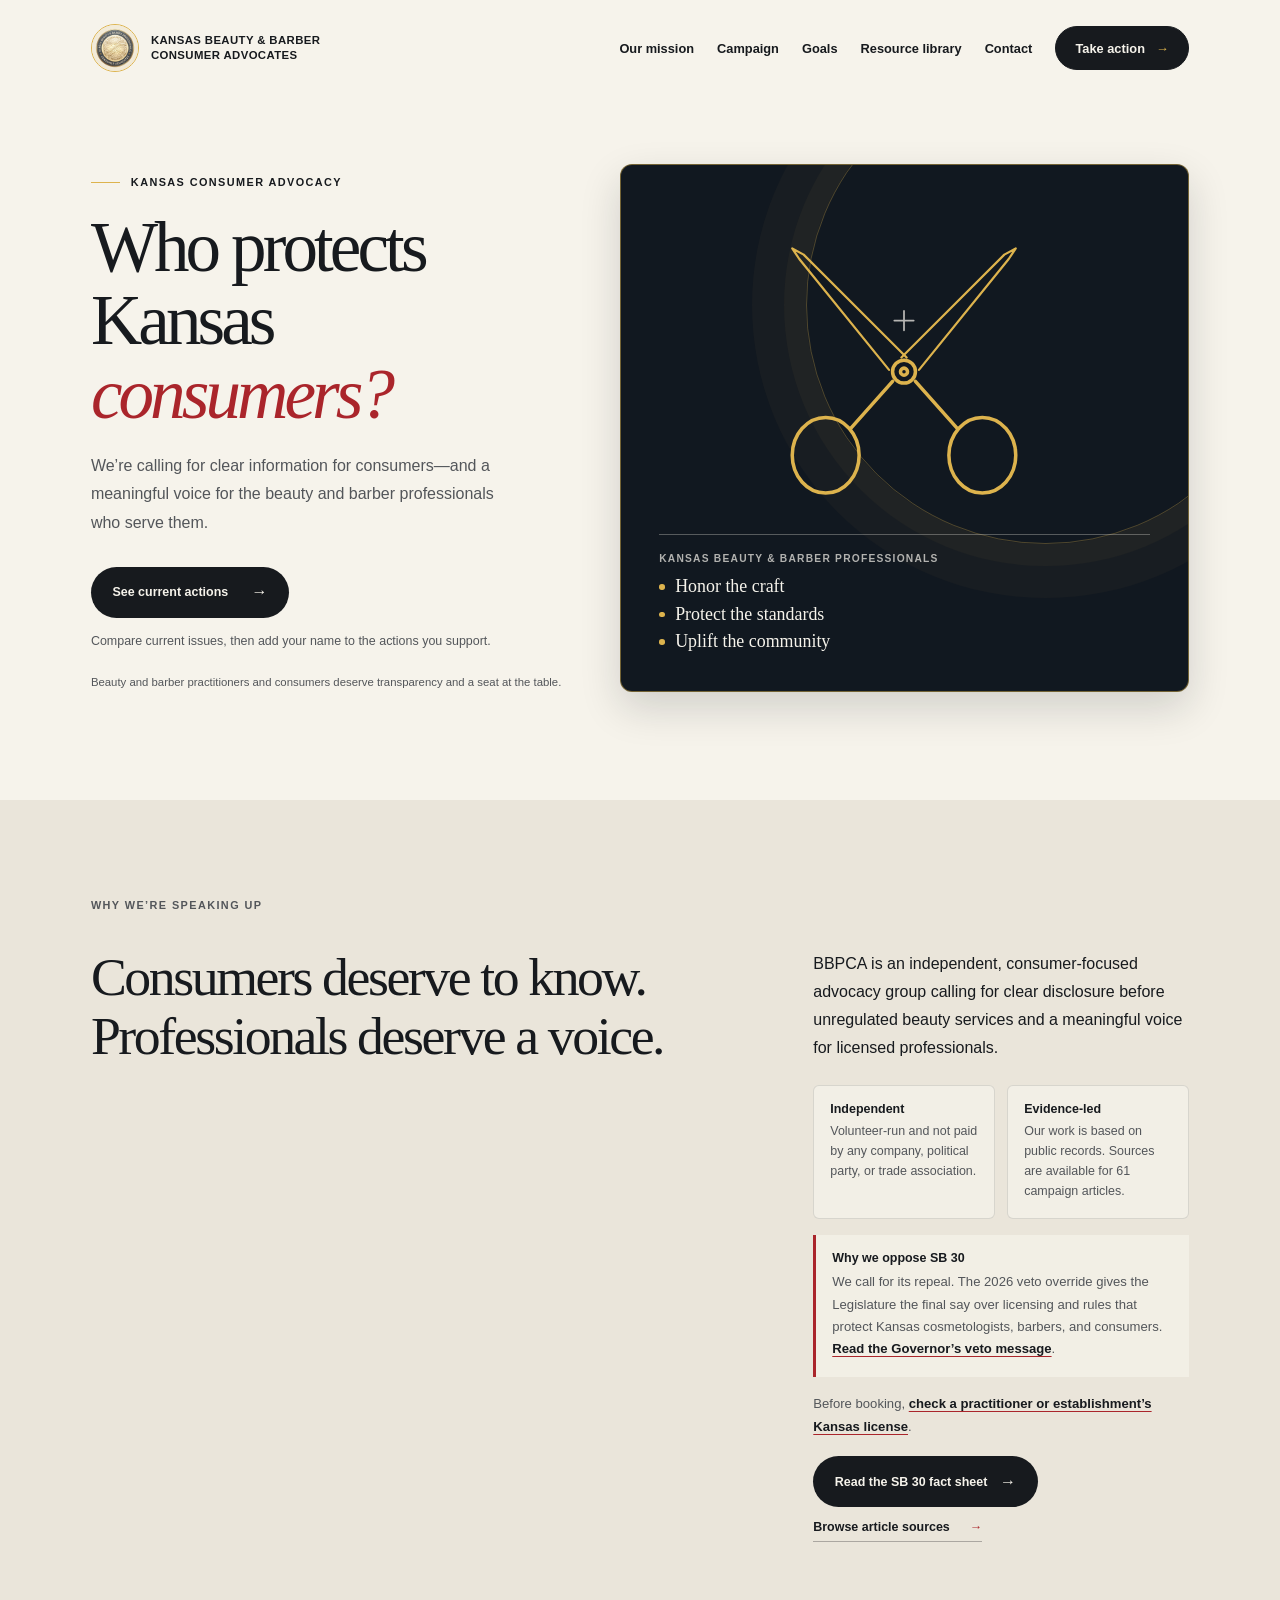
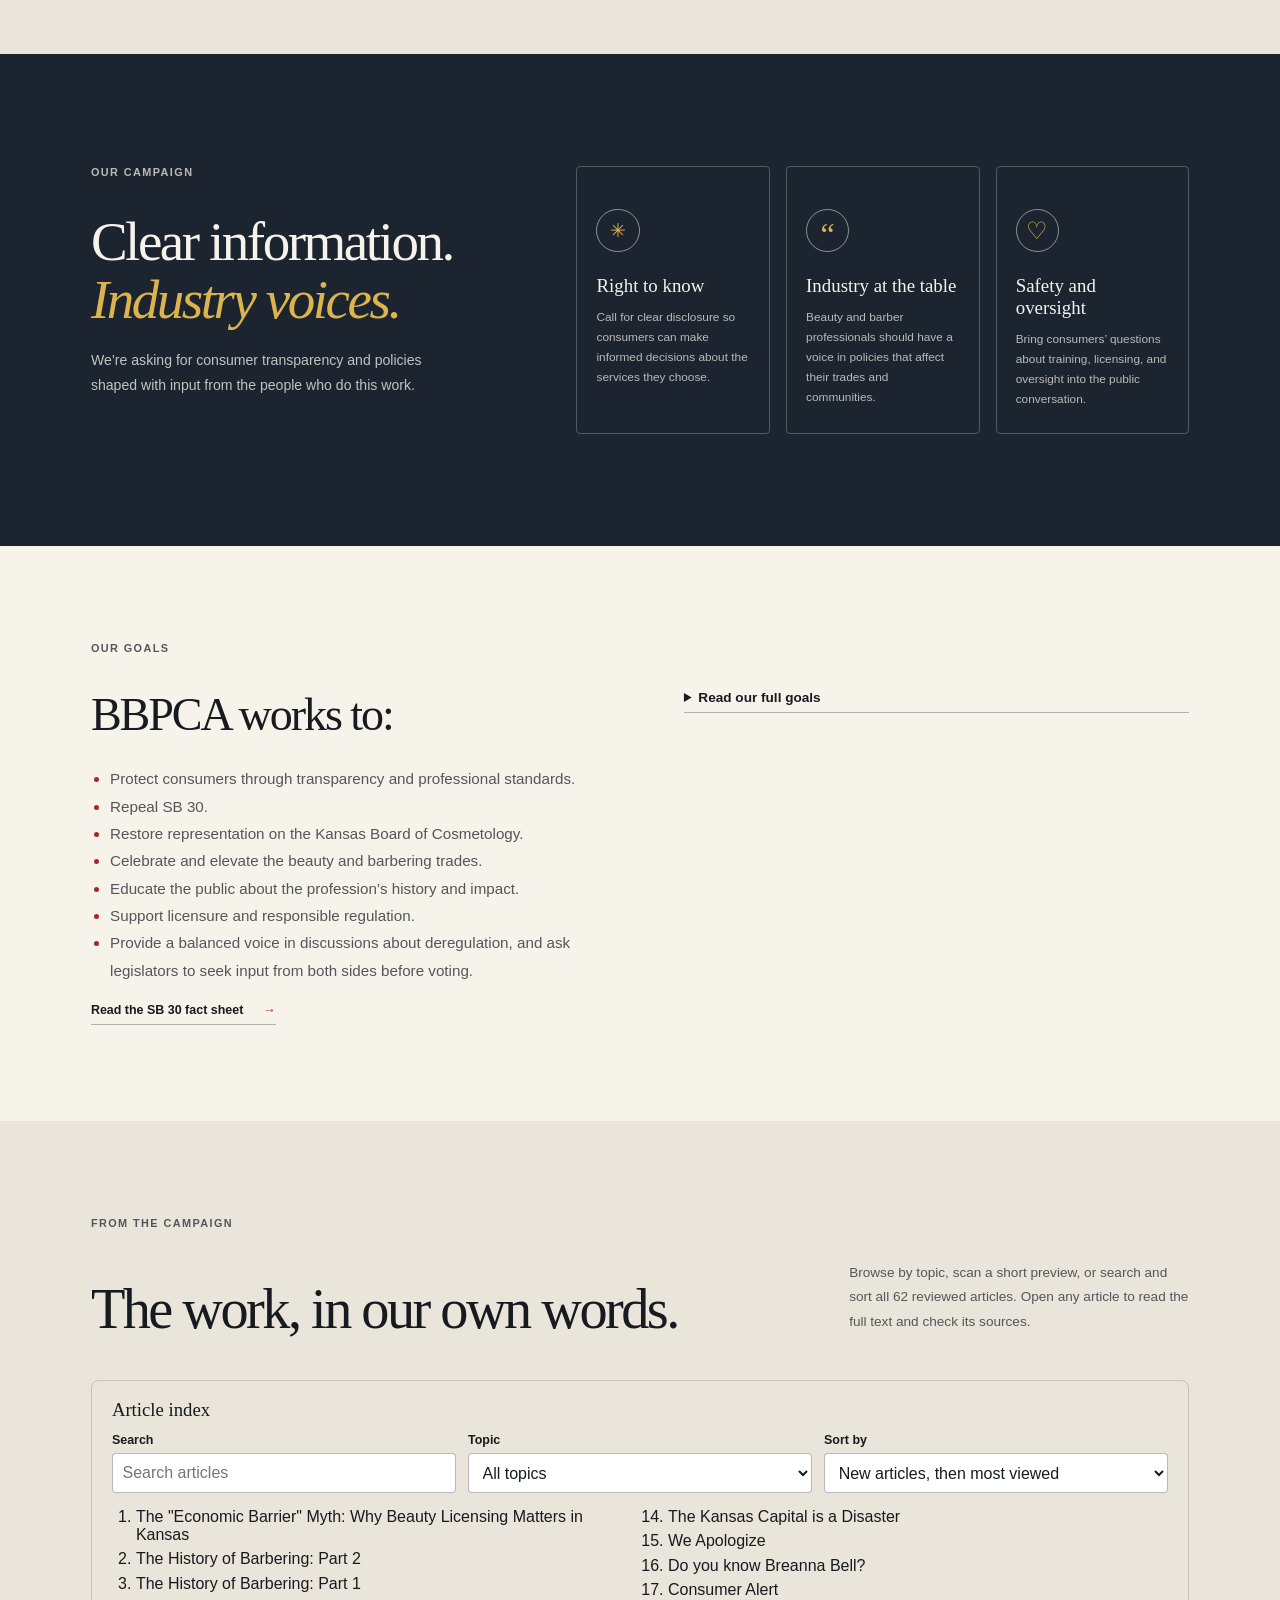
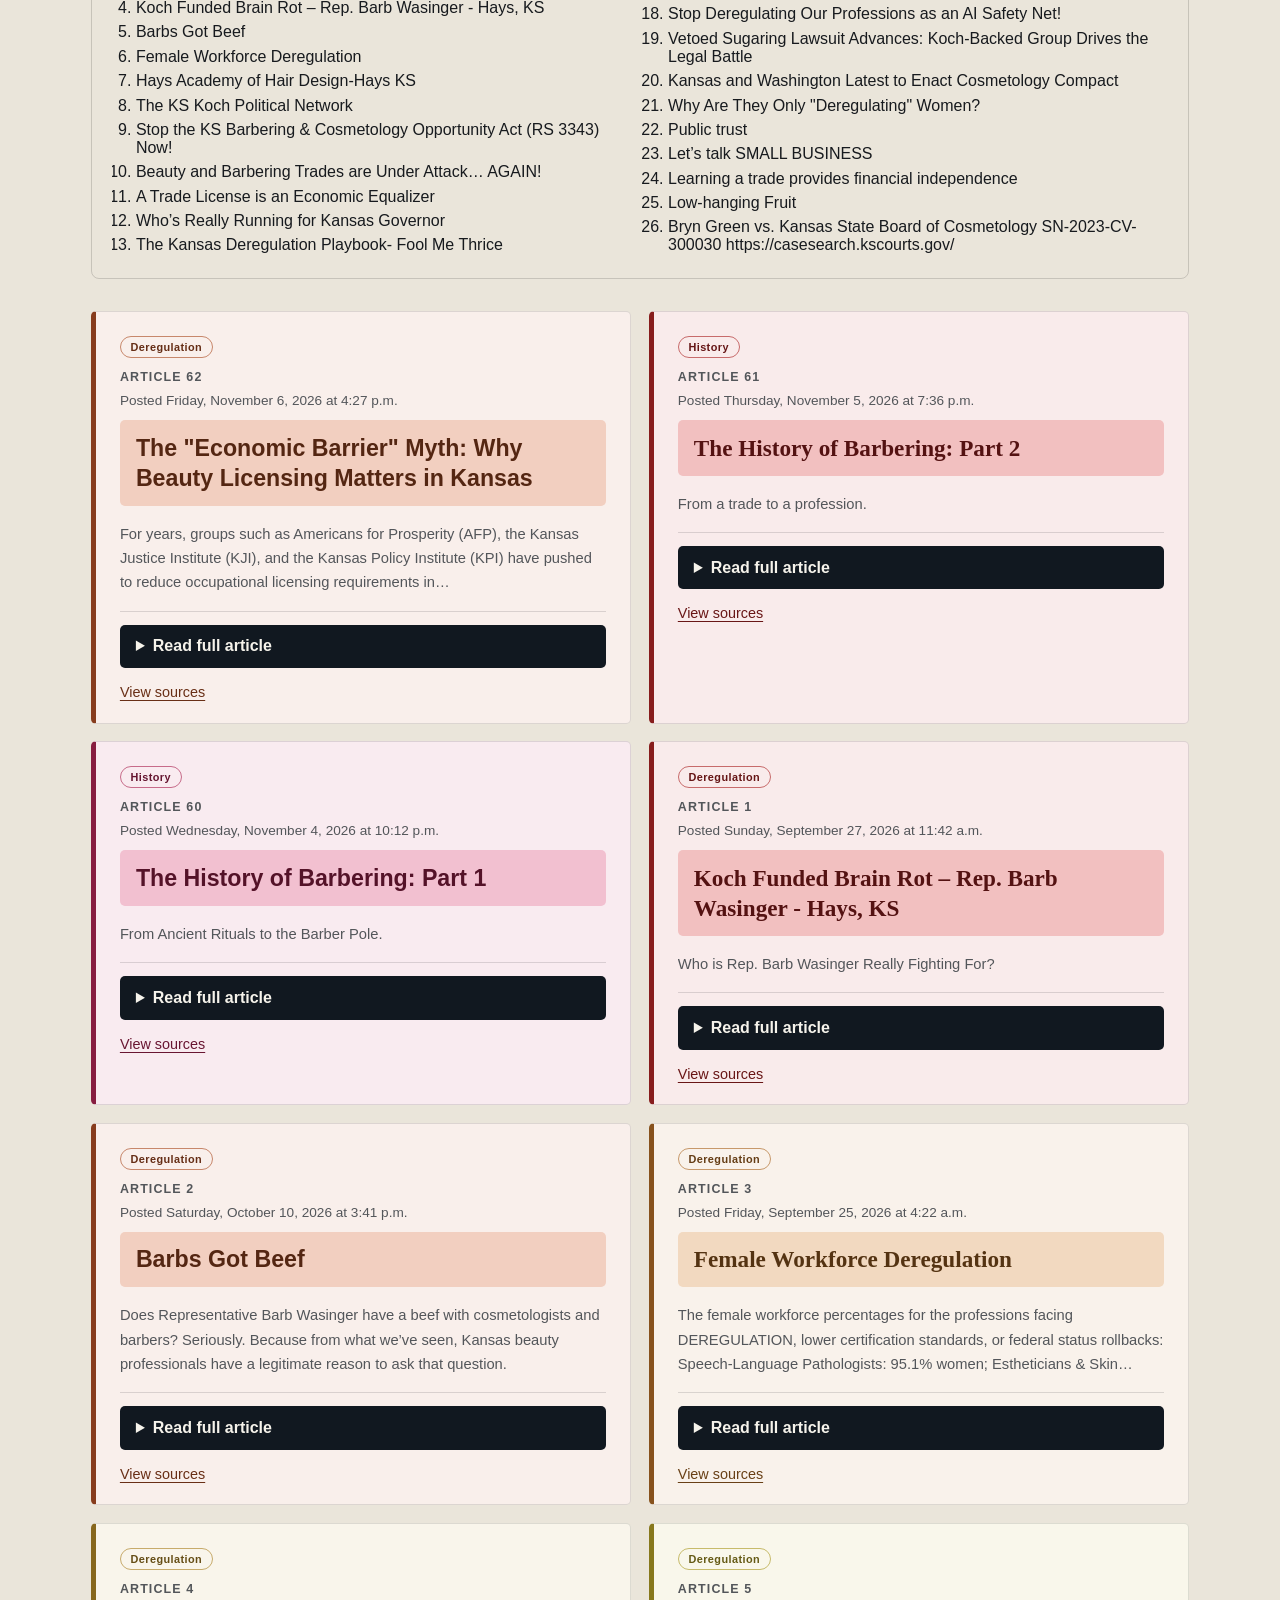
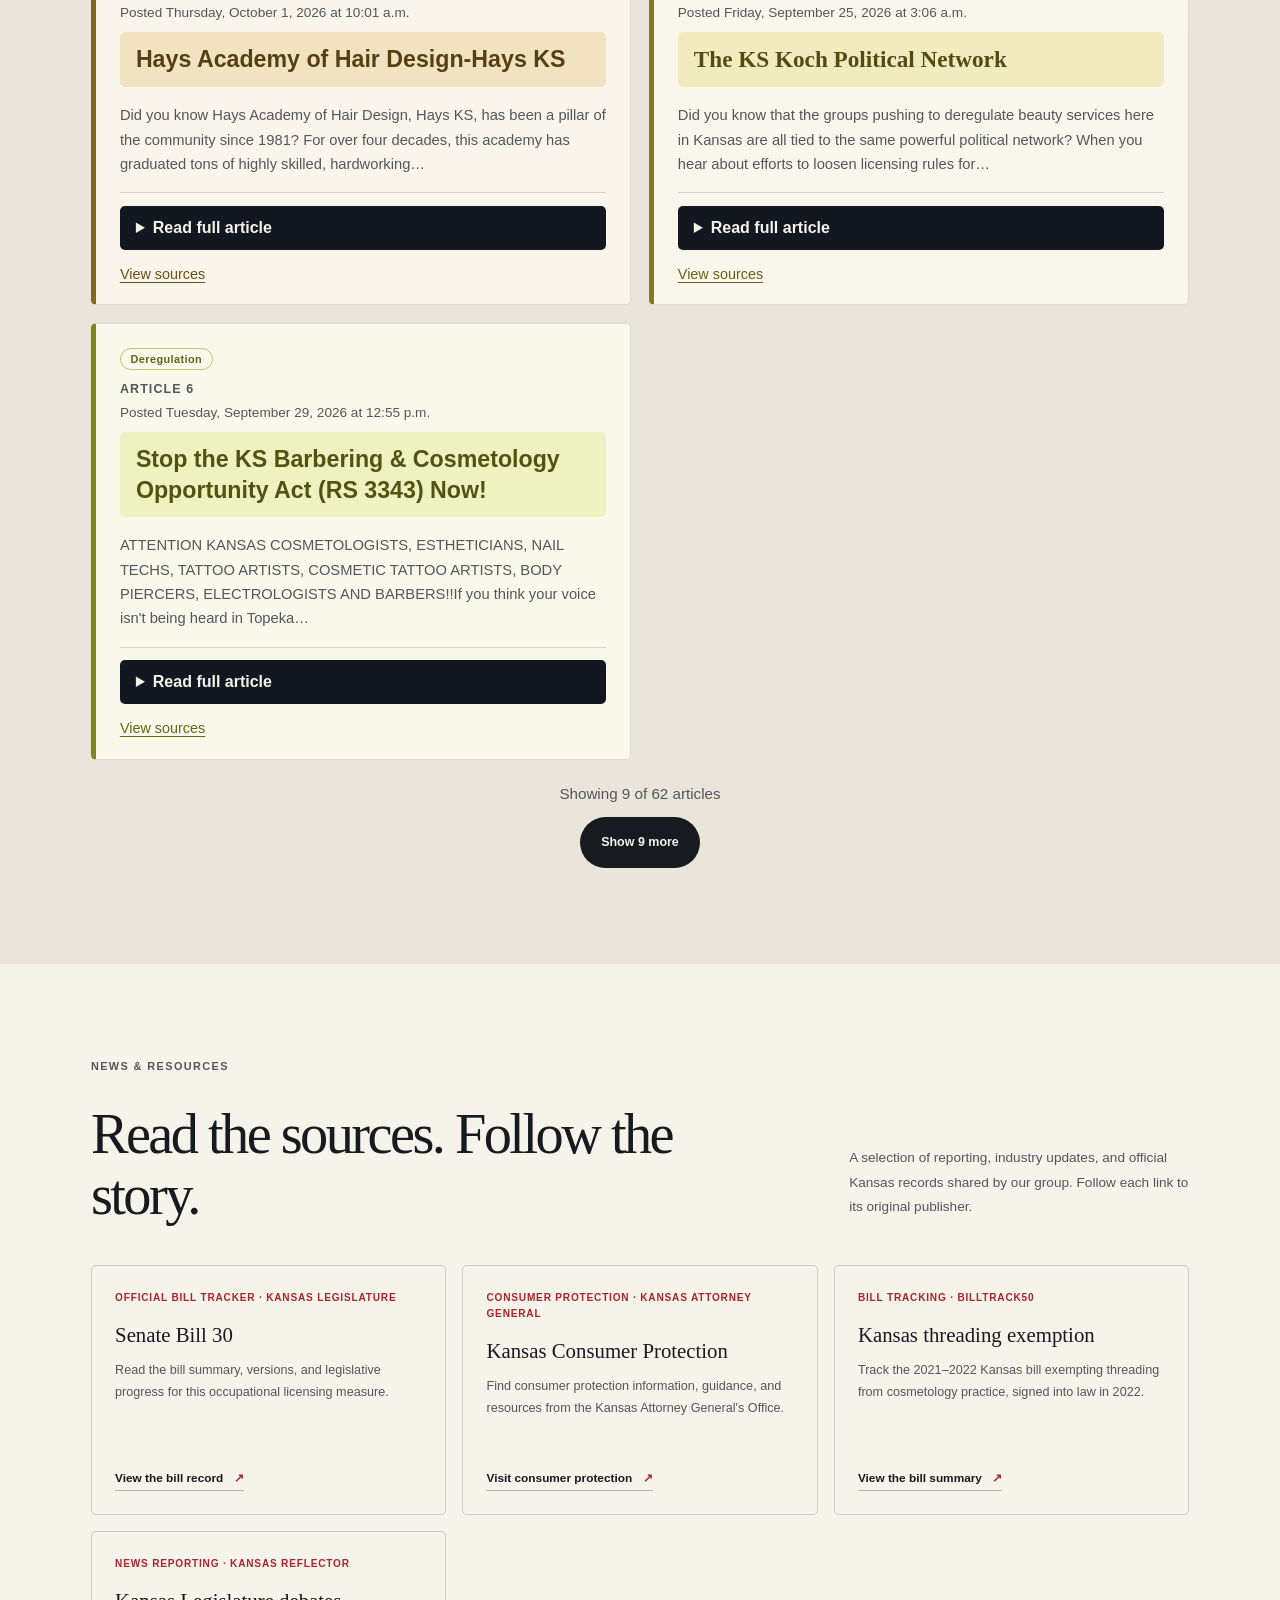
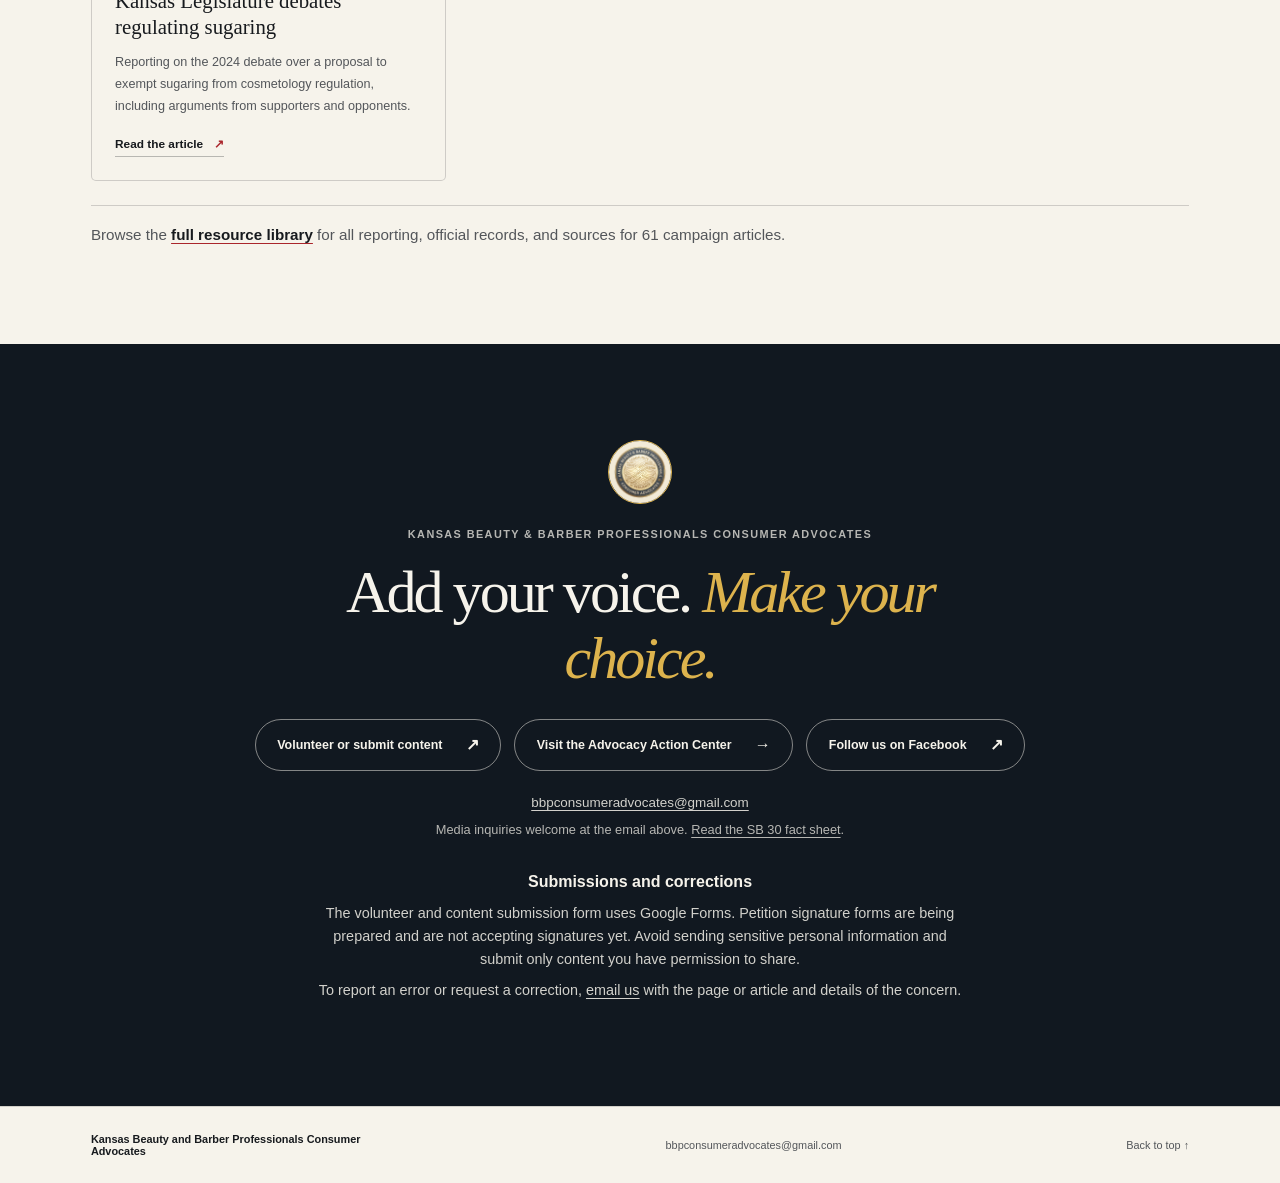
==== index.html @ da416575 "Improve website appearance and article browsing (#59) Co-authored-by: Copilot <223556219+Copilot@use" ====
<!doctype html>
<html lang="en">
  <head>
    <meta charset="utf-8">
    <meta name="viewport" content="width=device-width, initial-scale=1">
    <meta
      name="description"
      content="Kansas beauty and barber professionals and consumers calling for transparency, licensed standards, and the repeal of SB 30."
    >
    <meta name="theme-color" content="#f6f3eb">
    <meta name="google-site-verification" content="GbA43g_E-g725UcVL_pw5Ol2ZGnsz3gKd_VZr3XOdKQ">
    <meta property="og:type" content="website">
    <meta property="og:site_name" content="Kansas Beauty and Barber Professionals Consumer Advocates">
    <meta property="og:title" content="Kansas Beauty and Barber Professionals Consumer Advocates">
    <meta
      property="og:description"
      content="Kansas beauty and barber professionals and consumers calling for transparency, licensed standards, and the repeal of SB 30."
    >
    <meta property="og:url" content="https://bbpca-kansas.github.io/">
    <meta property="og:image" content="https://bbpca-kansas.github.io/assets/bbpca-social-card.jpg">
    <meta property="og:image:width" content="1200">
    <meta property="og:image:height" content="630">
    <meta property="og:image:alt" content="Honoring the craft. Protecting the standards. Uplifting the community. Celebrating licensed beauty and barber professionals.">
    <meta name="twitter:card" content="summary_large_image">
    <link rel="icon" type="image/jpeg" href="assets/bbpca-profile-thumbnail.jpg">
    <link rel="apple-touch-icon" href="assets/bbpca-profile-thumbnail.jpg">
    <title>BBPCA | Kansas Beauty &amp; Barber Consumer Advocates</title>
    <link rel="preload" href="assets/fonts/DMSans.woff2" as="font" type="font/woff2" crossorigin>
    <link rel="preload" href="assets/fonts/PlayfairDisplay.woff2" as="font" type="font/woff2" crossorigin>
    <link rel="stylesheet" href="styles.css">
    <script type="application/ld+json">
      {
        "@context": "https://schema.org",
        "@type": "Organization",
        "name": "Kansas Beauty and Barber Professionals Consumer Advocates",
        "alternateName": "BBPCA",
        "url": "https://bbpca-kansas.github.io/",
        "logo": "https://bbpca-kansas.github.io/assets/bbpca-profile-thumbnail.jpg",
        "email": "bbpconsumeradvocates@gmail.com",
        "sameAs": [
          "https://www.facebook.com/people/Kansas-Beauty-and-Barber-Professionals/61594822378441/"
        ]
      }
    </script>
    <script src="campaign-articles-data.js" defer></script>
    <script src="article-sources-data.js" defer></script>
    <script src="campaign-articles.js" defer></script>
    <script
      data-goatcounter="https://bbpconsumeradvocates.goatcounter.com/count"
      async
      src="https://gc.zgo.at/count.js"
    ></script>
  </head>
  <body>
    <a class="skip-link" href="#main">Skip to content</a>

    <header class="site-header">
      <a class="brand" href="#home" aria-label="The Beauty and Barber Professionals Consumer Advocates home">
        <img class="brand-logo" src="assets/bbpca-profile-thumbnail.jpg" alt="">
        <span class="brand-name">Kansas Beauty &amp; Barber<br>Consumer Advocates</span>
      </a>

      <nav class="desktop-nav" aria-label="Main navigation">
        <a href="#about">Our mission</a>
        <a href="#campaign">Campaign</a>
        <a href="#goals">Goals</a>
        <a href="resources.html">Resource library</a>
        <a href="#contact">Contact</a>
        <a class="nav-cta" href="advocacy-action-center.html">Take action <span aria-hidden="true">→</span></a>
      </nav>

      <details class="mobile-menu">
        <summary aria-label="Open navigation menu">
          <span></span>
          <span></span>
        </summary>
        <nav aria-label="Mobile navigation">
          <a href="#about">Our mission</a>
          <a href="#campaign">Campaign</a>
          <a href="#goals">Goals</a>
          <a href="resources.html">Resource library</a>
          <a href="#contact">Contact</a>
          <a class="nav-cta" href="advocacy-action-center.html">Take action <span aria-hidden="true">→</span></a>
        </nav>
      </details>
    </header>

    <main id="main">
      <section class="hero" id="home" aria-labelledby="hero-title">
        <div class="hero-copy">
          <p class="eyebrow"><span class="eyebrow-line"></span> Kansas consumer advocacy</p>
          <h1 id="hero-title">Who protects Kansas <em>consumers?</em></h1>
          <p class="hero-intro">
            We’re calling for clear information for consumers—and a meaningful voice for the beauty
            and barber professionals who serve them.
          </p>
          <a class="button button-dark" href="advocacy-action-center.html">See current actions <span aria-hidden="true">→</span></a>
          <p class="petition-note">Compare current issues, then add your name to the actions you support.</p>
          <p class="hero-note">Beauty and barber practitioners and consumers deserve transparency and a seat at the table.</p>
        </div>

        <figure class="hero-art">
          <svg class="hero-art-illustration" viewBox="0 0 400 300" aria-hidden="true" focusable="false">
            <g fill="none" stroke="currentColor" stroke-linecap="round" stroke-linejoin="round">
              <path class="illustration-blade" d="M183 151 81 25l-8-12 13 7 117 117" />
              <path class="illustration-blade" d="m217 151 102-126 8-12-13 7-117 117" />
              <path d="m187 164-48 54m74-54 48 54" />
              <ellipse cx="111" cy="248" rx="38" ry="43" />
              <ellipse cx="289" cy="248" rx="38" ry="43" />
              <circle cx="200" cy="153" r="13" />
              <circle class="illustration-pivot" cx="200" cy="153" r="4" />
            </g>
            <path class="illustration-glint" d="M200 84v22m-11-11h22" />
          </svg>
          <figcaption class="hero-art-caption">
            <p class="hero-art-kicker">Kansas beauty &amp; barber professionals</p>
            <ul class="hero-art-message">
              <li>Honor the craft</li>
              <li>Protect the standards</li>
              <li>Uplift the community</li>
            </ul>
          </figcaption>
        </figure>
      </section>

      <section class="intro-section" id="about" aria-labelledby="about-title">
        <div class="section-label">Why we’re speaking up</div>
        <div class="intro-content">
          <h2 id="about-title">Consumers deserve to know. Professionals deserve a voice.</h2>
          <div class="intro-copy">
            <p class="intro-lede">
              BBPCA is an independent, consumer-focused advocacy group calling for clear disclosure
              before unregulated beauty services and a meaningful voice for licensed professionals.
            </p>
            <div class="intro-proof-points" aria-label="About BBPCA">
              <article class="intro-proof-point">
                <h3>Independent</h3>
                <p>Volunteer-run and not paid by any company, political party, or trade association.</p>
              </article>
              <article class="intro-proof-point">
                <h3>Evidence-led</h3>
                <p>Our work is based on public records. Sources are available for 61 campaign articles.</p>
              </article>
            </div>
            <div class="intro-policy-note">
              <h3>Why we oppose SB 30</h3>
              <p>
                We call for its repeal. The 2026 veto override gives the Legislature the final say over
                licensing and rules that protect Kansas cosmetologists, barbers, and consumers.
                <a href="https://sos.ks.gov/publications/sessionlaws/2026/Messages-05-SB-30.html" target="_blank" rel="noopener noreferrer">Read the Governor’s veto message</a>.
              </p>
            </div>
            <p class="intro-license-note">
              Before booking, <a href="https://kboc.kansas.gov/verify/" target="_blank" rel="noopener noreferrer">check a practitioner or establishment’s Kansas license</a>.
            </p>
            <div class="intro-actions">
              <a class="button button-dark" href="fact-sheet.html">Read the SB 30 fact sheet <span aria-hidden="true">→</span></a>
              <a class="text-link" href="resources.html">Browse article sources <span aria-hidden="true">→</span></a>
            </div>
          </div>
        </div>
      </section>

      <section class="focus-section" id="campaign" aria-labelledby="focus-title">
        <div class="focus-heading">
          <div class="section-label section-label-light">Our campaign</div>
          <h2 id="focus-title">Clear information.<br><em>Industry voices.</em></h2>
          <p>We’re asking for consumer transparency and policies shaped with input from the people who do this work.</p>
        </div>
        <div class="focus-cards">
          <article class="focus-card">
            <div class="card-icon icon-spark" aria-hidden="true">✳</div>
            <h3>Right to know</h3>
            <p>Call for clear disclosure so consumers can make informed decisions about the services they choose.</p>
          </article>
          <article class="focus-card">
            <div class="card-icon icon-voice" aria-hidden="true">“</div>
            <h3>Industry at the table</h3>
            <p>Beauty and barber professionals should have a voice in policies that affect their trades and communities.</p>
          </article>
          <article class="focus-card">
            <div class="card-icon icon-care" aria-hidden="true">♡</div>
            <h3>Safety and oversight</h3>
            <p>Bring consumers’ questions about training, licensing, and oversight into the public conversation.</p>
          </article>
        </div>
      </section>

      <section class="goals-section" id="goals" aria-labelledby="goals-title">
        <div class="section-label">Our goals</div>
        <div class="goals-content">
          <div class="goals-summary">
            <h2 id="goals-title">BBPCA works to:</h2>
            <ul>
              <li>Protect consumers through transparency and professional standards.</li>
              <li>Repeal SB 30.</li>
              <li>Restore representation on the Kansas Board of Cosmetology.</li>
              <li>Celebrate and elevate the beauty and barbering trades.</li>
              <li>Educate the public about the profession’s history and impact.</li>
              <li>Support licensure and responsible regulation.</li>
              <li>Provide a balanced voice in discussions about deregulation, and ask legislators to seek input from both sides before voting.</li>
            </ul>
            <a class="text-link goals-fact-sheet" href="fact-sheet.html">Read the SB 30 fact sheet <span aria-hidden="true">→</span></a>
          </div>
          <details class="goals-full">
            <summary>Read our full goals</summary>
            <ol>
              <li><h3>Promote Transparency in Consumer Services</h3><p>Advocate for clear disclosure when consumers receive services that are not regulated or licensed by the state. This requires a change in law.</p></li>
              <li><h3>Support Repeal of SB 30</h3><p>Work toward repealing legislation that undermines professional licensure, consumer protection, and industry standards.</p></li>
              <li><h3>Restore Industry Representation</h3><p>Advocate for fair and meaningful representation of licensed professionals on the Kansas Board of Cosmetology. This includes giving body art and tanning their own boards, and ensuring the number of board representatives for each profession is fair in proportion to the number of licensees in that profession. This requires a change in law.</p></li>
              <li><h3>Celebrate the Skilled Trades</h3><p>Highlight the value, professionalism, and economic impact of beauty and barbering careers.</p></li>
              <li><h3>Elevate and Strengthen the Industry</h3><p>Support policies and initiatives that promote professional growth, workforce development, and industry excellence.</p></li>
              <li><h3>Preserve and Share Professional History</h3><p>Educate the public about the history, evolution, and contributions of the barbering and cosmetology professions.</p></li>
              <li><h3>Support Professional Licensure and Regulation</h3><p>Advocate for reasonable licensure standards and regulatory oversight that protect consumers, uphold professional qualifications, and maintain public trust. These standards are set through regulations of the Kansas Board of Cosmetology and KDHE.</p></li>
              <li><h3>Provide Balance in the Deregulation Conversation</h3><p>Ensure policymakers and the public hear the perspectives of licensed professionals, educators, business owners, and consumers when considering deregulatory proposals. Legislators should give small agency leaders and practitioners as much time as lobbyists and cabinet-level officials, learn the issues and read the bills they vote on, and not approve occupational licensing bills unless they have actively pursued input from the industry professionals, educators, and consumers in the areas they represent. <a href="fact-sheet.html">Read the fact sheet</a>.</p></li>
            </ol>
          </details>
        </div>
      </section>

      <section class="campaign-gallery" aria-labelledby="gallery-title">
        <div class="section-label">From the campaign</div>
        <div class="gallery-heading">
          <h2 id="gallery-title">The work, in our own words.</h2>
          <p>Browse by topic, scan a short preview, or search and sort all 62 reviewed articles. Open any article to read the full text and check its sources.</p>
        </div>
        <div class="article-index" id="article-index">
          <div class="article-index-controls">
            <h3 id="article-index-title">Article index</h3>
            <div class="article-index-field">
              <label for="article-search">Search</label>
              <input type="search" id="article-search" placeholder="Search articles" autocomplete="off">
            </div>
            <div class="article-index-field">
              <label for="article-topic">Topic</label>
              <select id="article-topic">
                <option value="">All topics</option>
                <option value="sb30">SB 30</option>
                <option value="history">History</option>
                <option value="deregulation">Deregulation</option>
                <option value="funding">Funding and lobbying</option>
                <option value="board">Board of Cosmetology</option>
                <option value="safety">Safety</option>
              </select>
            </div>
            <div class="article-index-field">
              <label for="article-sort">Sort by</label>
              <select id="article-sort">
                <option value="views">New articles, then most viewed</option>
                <option value="number">Article number</option>
                <option value="az">Title A&ndash;Z</option>
                <option value="za">Title Z&ndash;A</option>
              </select>
            </div>
          </div>
          <ol class="article-index-list" id="article-index-list" aria-labelledby="article-index-title"></ol>
          <p class="article-index-status" id="article-index-status" role="status"></p>
        </div>
        <div class="gallery-grid" id="campaign-article-grid"></div>
      </section>

      <section class="resources-section" id="resources" aria-labelledby="resources-title">
        <div class="section-label">News &amp; resources</div>
        <div class="resources-heading">
          <h2 id="resources-title">Read the sources. Follow the story.</h2>
          <p>
            A selection of reporting, industry updates, and official Kansas records shared by our
            group. Follow each link to its original publisher.
          </p>
        </div>
<div class="resource-grid">
<article class="resource-card">
            <p class="resource-source">Official bill tracker · Kansas Legislature</p>
            <h3>Senate Bill 30</h3>
            <p>
              Read the bill summary, versions, and legislative progress for this occupational
              licensing measure.
            </p>
            <a href="https://www.kslegislature.gov/b2025_26/bills/sb30/" target="_blank" rel="noopener noreferrer">
              View the bill record <span aria-hidden="true">↗</span>
            </a>
          </article>
<article class="resource-card">
            <p class="resource-source">Consumer protection · Kansas Attorney General</p>
            <h3>Kansas Consumer Protection</h3>
            <p>
              Find consumer protection information, guidance, and resources from the Kansas
              Attorney General's Office.
            </p>
            <a href="https://www.ag.ks.gov/divisions/public-protection/consumer-protection" target="_blank" rel="noopener noreferrer">
              Visit consumer protection <span aria-hidden="true">↗</span>
            </a>
          </article>
<article class="resource-card">
            <p class="resource-source">Bill tracking · BillTrack50</p>
            <h3>Kansas threading exemption</h3>
            <p>
              Track the 2021–2022 Kansas bill exempting threading from cosmetology practice,
              signed into law in 2022.
            </p>
            <a href="https://www.billtrack50.com/billdetail/1429212" target="_blank" rel="noopener noreferrer">
              View the bill summary <span aria-hidden="true">↗</span>
            </a>
          </article>
<article class="resource-card">
            <p class="resource-source">News reporting · Kansas Reflector</p>
            <h3>Kansas Legislature debates regulating sugaring</h3>
            <p>
              Reporting on the 2024 debate over a proposal to exempt sugaring from cosmetology
              regulation, including arguments from supporters and opponents.
            </p>
            <a href="https://kansasreflector.com/2024/04/01/kansas-legislature-decides-sugaring-including-intimate-hair-removal-shouldnt-be-regulated/" target="_blank" rel="noopener noreferrer">
              Read the article <span aria-hidden="true">↗</span>
            </a>
          </article>
        </div>

        <p class="resource-library-link">Browse the <a href="resources.html">full resource library</a> for all reporting, official records, and sources for 61 campaign articles.</p>
      </section>

      <section class="closing-section" id="contact" aria-labelledby="closing-title">
        <img class="closing-logo" src="assets/bbpca-profile-thumbnail.jpg" alt="" loading="lazy">
        <p class="eyebrow">Kansas Beauty &amp; Barber Professionals Consumer Advocates</p>
        <h2 id="closing-title">Add your voice. <em>Make your choice.</em></h2>
        <div class="closing-actions">
          <a class="button button-light" href="https://forms.gle/TMVUTo8ksJBRV3kx7" title="Kansas Beauty &amp; Barber Professionals Consumer Advocates Volunteer Contributor &amp; Content Submission Form" target="_blank" rel="noopener noreferrer">Volunteer or submit content <span aria-hidden="true">↗</span></a>
          <a class="button button-light" href="advocacy-action-center.html">Visit the Advocacy Action Center <span aria-hidden="true">→</span></a>
          <a class="button button-light" href="https://www.facebook.com/people/Kansas-Beauty-and-Barber-Professionals/61594822378441/" target="_blank" rel="noopener noreferrer">Follow us on Facebook <span aria-hidden="true">↗</span></a>
        </div>
        <a class="email-link" href="mailto:bbpconsumeradvocates@gmail.com">bbpconsumeradvocates@gmail.com</a>
        <p class="media-line">Media inquiries welcome at the email above. <a href="fact-sheet.html">Read the SB 30 fact sheet</a>.</p>
        <div class="contact-note">
          <h3>Submissions and corrections</h3>
          <p>The volunteer and content submission form uses Google Forms. Petition signature forms are being prepared and are not accepting signatures yet. Avoid sending sensitive personal information and submit only content you have permission to share.</p>
          <p>To report an error or request a correction, <a href="mailto:bbpconsumeradvocates@gmail.com">email us</a> with the page or article and details of the concern.</p>
        </div>
      </section>
    </main>

    <footer class="site-footer">
      <a class="footer-brand" href="#home">Kansas Beauty and Barber Professionals Consumer Advocates</a>
      <a href="mailto:bbpconsumeradvocates@gmail.com">bbpconsumeradvocates@gmail.com</a>
      <a href="#home" class="back-top">Back to top ↑</a>
    </footer>
  </body>
</html>
---- styles.css ----
/* Self-hosted fonts (DM Sans, Playfair Display), latin subset, SIL Open Font License */
@font-face {
  font-family: "DM Sans";
  font-style: normal;
  font-weight: 400 700;
  font-display: swap;
  src: url("assets/fonts/DMSans.woff2") format("woff2");
  unicode-range: U+0000-00FF, U+0131, U+0152-0153, U+02BB-02BC, U+02C6, U+02DA, U+02DC, U+0304, U+0308, U+0329, U+2000-206F, U+20AC, U+2122, U+2191, U+2193, U+2212, U+2215, U+FEFF, U+FFFD;
}



@font-face {
  font-family: "Playfair Display";
  font-style: normal;
  font-weight: 500 700;
  font-display: swap;
  src: url("assets/fonts/PlayfairDisplay.woff2") format("woff2");
  unicode-range: U+0000-00FF, U+0131, U+0152-0153, U+02BB-02BC, U+02C6, U+02DA, U+02DC, U+0304, U+0308, U+0329, U+2000-206F, U+20AC, U+2122, U+2191, U+2193, U+2212, U+2215, U+FEFF, U+FFFD;
}
:root {
  color-scheme: light;
  --paper: #f6f3eb;
  --paper-deep: #eae5da;
  --ink: #171a1e;
  --muted-ink: #53565a;
  --green: #1c2430;
  --green-deep: #111820;
  --sage: #c1c7a7;
  --coral: #aa252b;
  --gold: #ddb34d;
  --serif: "Playfair Display", Georgia, serif;
  --sans: "DM Sans", "Segoe UI", sans-serif;
}

* {
  box-sizing: border-box;
}

html {
  scroll-behavior: smooth;
}

body {
  margin: 0;
  background: var(--paper);
  color: var(--ink);
  font-family: var(--sans);
  -webkit-font-smoothing: antialiased;
}

a {
  color: inherit;
  text-decoration: none;
}

a:focus-visible,
summary:focus-visible {
  outline: 3px solid var(--coral);
  outline-offset: 5px;
}

.skip-link {
  position: absolute;
  z-index: 10;
  top: 1rem;
  left: 1rem;
  padding: 0.75rem 1rem;
  transform: translateY(-150%);
  background: var(--ink);
  color: white;
}

.skip-link:focus {
  transform: translateY(0);
}

.site-header {
  position: relative;
  z-index: 2;
  display: flex;
  align-items: center;
  justify-content: space-between;
  max-width: 1440px;
  margin: 0 auto;
  padding: 1.5rem 7.1%;
}

.brand {
  display: inline-flex;
  align-items: center;
  gap: 0.75rem;
}

.brand-logo {
  width: 3rem;
  height: 3rem;
  flex: 0 0 auto;
  border: 1px solid var(--gold);
  border-radius: 50%;
  background: var(--green-deep);
  object-fit: cover;
}

.brand-name {
  font-size: 0.71rem;
  font-weight: 700;
  letter-spacing: 0.035em;
  line-height: 1.35;
  text-transform: uppercase;
}

.mobile-menu {
  display: none;
}

.desktop-nav {
  display: flex;
  align-items: center;
  gap: clamp(0.9rem, 1.8vw, 1.6rem);
  font-size: 0.8rem;
  font-weight: 600;
}

.desktop-nav a:not(.nav-cta),
.back-top {
  transition: color 160ms ease;
}

.desktop-nav a:not(.nav-cta):hover,
.back-top:hover {
  color: var(--coral);
}

.nav-cta {
  display: inline-flex;
  align-items: center;
  gap: 0.7rem;
  padding: 0.85rem 1.2rem;
  border: 1px solid var(--ink);
  border-radius: 99px;
  background: var(--ink);
  color: var(--paper);
  transition: background-color 160ms ease, border-color 160ms ease;
}

.nav-cta:hover {
  border-color: var(--green);
  background: var(--green);
}

.nav-cta span,
.text-link span {
  color: var(--coral);
}

.nav-cta span {
  color: var(--gold);
}

.hero {
  display: grid;
  grid-template-columns: minmax(0, 0.92fr) minmax(0, 1.08fr);
  align-items: center;
  gap: 4%;
  max-width: 1440px;
  min-height: 650px;
  margin: 0 auto;
  padding: 3.5rem 7.1% 6rem;
}

.hero-copy {
  padding: 1.5rem 0 1rem;
}

.eyebrow,
.section-label {
  display: flex;
  align-items: center;
  gap: 0.7rem;
  margin: 0;
  font-size: 0.68rem;
  font-weight: 700;
  letter-spacing: 0.13em;
  text-transform: uppercase;
}

.eyebrow-line {
  width: 1.8rem;
  height: 1px;
  background: var(--gold);
}

h1,
h2,
h3,
p {
  margin-top: 0;
}

h1,
h2 {
  font-family: var(--serif);
  font-weight: 500;
}

.hero h1 {
  max-width: 580px;
  margin: 1.45rem 0 1.3rem;
  font-size: clamp(3.3rem, 5.55vw, 5.2rem);
  letter-spacing: -0.055em;
  line-height: 1.03;
}

h1 em,
h2 em {
  color: var(--coral);
  font-weight: 500;
}

.hero-intro {
  max-width: 410px;
  margin-bottom: 1.8rem;
  color: var(--muted-ink);
  font-size: 1rem;
  line-height: 1.8;
}

.button {
  display: inline-flex;
  align-items: center;
  justify-content: center;
  gap: 1.45rem;
  min-height: 3.2rem;
  padding: 0.8rem 1.35rem;
  border-radius: 99px;
  font-size: 0.78rem;
  font-weight: 700;
  transition: transform 160ms ease, background-color 160ms ease;
}

.button:hover {
  transform: translateY(-2px);
}

.button-dark {
  background: var(--ink);
  color: var(--paper);
}

.button-dark:hover {
  background: var(--green);
}

.button span {
  font-size: 1rem;
}

.hero-note {
  margin: 1.5rem 0 0;
  color: var(--muted-ink);
  font-size: 0.71rem;
}

.petition-note {
  max-width: 410px;
  margin: 0.85rem 0 0;
  color: var(--muted-ink);
  font-size: 0.78rem;
  line-height: 1.65;
}

.hero-art {
  position: relative;
  isolation: isolate;
  display: grid;
  grid-template-rows: minmax(0, 1fr) auto;
  align-items: center;
  width: 100%;
  aspect-ratio: 1.08;
  margin: 0;
  padding: clamp(1.4rem, 3vw, 2.4rem);
  overflow: hidden;
  border: 1px solid rgba(221, 179, 77, 0.48);
  border-radius: 12px;
  background: var(--green-deep);
  box-shadow: 0 16px 40px rgba(17, 24, 32, 0.16);
}

.hero-art::before {
  position: absolute;
  z-index: -1;
  top: -19%;
  right: -17%;
  width: 84%;
  aspect-ratio: 1;
  border: 1px solid rgba(221, 179, 77, 0.3);
  border-radius: 50%;
  box-shadow: 0 0 0 22px rgba(221, 179, 77, 0.04), 0 0 0 54px rgba(221, 179, 77, 0.035);
  content: "";
}

.hero-art-illustration {
  display: block;
  width: min(100%, 22rem);
  max-height: 100%;
  justify-self: center;
  color: var(--gold);
  overflow: visible;
}

.hero-art-illustration g {
  stroke-width: 4;
}

.hero-art-illustration .illustration-blade {
  stroke-width: 2.5;
}

.hero-art-illustration .illustration-pivot {
  fill: var(--green-deep);
}

.illustration-glint {
  fill: none;
  stroke: var(--paper);
  stroke-linecap: round;
  stroke-width: 2;
  opacity: 0.72;
}

.hero-art-caption {
  padding-top: 1.1rem;
  border-top: 1px solid rgba(247, 244, 236, 0.3);
}

.hero-art-kicker {
  margin-bottom: 0.8rem;
  color: rgba(247, 244, 236, 0.7);
  font-size: 0.64rem;
  font-weight: 700;
  letter-spacing: 0.12em;
  text-transform: uppercase;
}

.hero-art-message {
  display: grid;
  gap: 0.4rem;
  margin: 0;
  padding: 0;
  color: var(--paper);
  font-family: var(--serif);
  font-size: clamp(0.9rem, 1.4vw, 1.2rem);
  list-style: none;
}

.hero-art-message li {
  display: flex;
  align-items: center;
  gap: 0.65rem;
}

.hero-art-message li::before {
  width: 0.35rem;
  height: 0.35rem;
  flex: 0 0 auto;
  border-radius: 50%;
  background: var(--gold);
  content: "";
}

.intro-section {
  padding: 6.2rem 7.1% 7rem;
  background: var(--paper-deep);
}

.section-label {
  color: var(--muted-ink);
}

.section-label span {
  color: var(--coral);
}

.intro-content {
  display: grid;
  grid-template-columns: 1.1fr 0.7fr;
  gap: 12%;
  max-width: 1100px;
  margin: 2.3rem auto 0;
}

.intro-content h2 {
  max-width: 670px;
  margin-bottom: 0;
  font-size: clamp(2.5rem, 4.2vw, 4rem);
  letter-spacing: -0.045em;
  line-height: 1.1;
}

.intro-copy {
  align-self: start;
  padding-top: 0.15rem;
}

.intro-copy p {
  color: var(--muted-ink);
  font-size: 0.89rem;
  line-height: 1.75;
}

.intro-copy .intro-lede {
  margin-bottom: 1.4rem;
  color: var(--ink);
  font-size: 1rem;
  line-height: 1.75;
}

.intro-proof-points {
  display: grid;
  grid-template-columns: repeat(2, minmax(0, 1fr));
  gap: 0.75rem;
  margin-bottom: 1rem;
}

.intro-proof-point {
  padding: 1rem;
  border: 1px solid rgba(23, 26, 30, 0.12);
  border-radius: 6px;
  background: rgba(246, 243, 235, 0.72);
}

.intro-proof-point h3,
.intro-policy-note h3 {
  margin: 0 0 0.4rem;
  font-size: 0.78rem;
  font-weight: 700;
}

.intro-copy .intro-proof-point p {
  margin: 0;
  font-size: 0.78rem;
  line-height: 1.6;
}

.intro-policy-note {
  margin-bottom: 1rem;
  padding: 1rem;
  border-left: 3px solid var(--coral);
  background: rgba(246, 243, 235, 0.72);
}

.intro-copy .intro-policy-note p {
  margin: 0;
  font-size: 0.82rem;
  line-height: 1.7;
}

.intro-copy a:not(.button):not(.text-link) {
  color: var(--ink);
  font-weight: 700;
  text-decoration: underline;
  text-decoration-color: var(--coral);
  text-underline-offset: 0.2em;
}

.intro-copy .intro-license-note {
  margin-bottom: 1.1rem;
  font-size: 0.82rem;
}

.intro-actions {
  display: flex;
  flex-wrap: wrap;
  align-items: center;
  gap: 0.8rem 1.25rem;
}

.text-link {
  display: inline-flex;
  align-items: center;
  gap: 1.25rem;
  padding-bottom: 0.4rem;
  border-bottom: 1px solid rgba(23, 26, 30, 0.3);
  font-size: 0.78rem;
  font-weight: 700;
}

.intro-actions .button {
  gap: 0.8rem;
}

.goals-section {
  padding: 6rem 7.1%;
  background: var(--paper);
}

.goals-content {
  display: grid;
  grid-template-columns: 1fr 1fr;
  gap: 8%;
  max-width: 1100px;
  margin: 2.3rem auto 0;
}

.goals-summary h2 {
  margin-bottom: 1.5rem;
  font-size: clamp(2.2rem, 3.6vw, 3.4rem);
  letter-spacing: -0.045em;
  line-height: 1.1;
}

.goals-summary ul {
  margin: 0;
  padding-left: 1.2rem;
  color: var(--muted-ink);
  font-size: 0.95rem;
  line-height: 1.8;
}

.goals-fact-sheet {
  margin-top: 1.2rem;
}

.goals-summary li::marker {
  color: var(--coral);
}

.goals-full summary {
  cursor: pointer;
  padding-bottom: 0.4rem;
  border-bottom: 1px solid rgba(23, 26, 30, 0.3);
  font-size: 0.85rem;
  font-weight: 700;
}

.goals-full ol {
  margin: 1.5rem 0 0;
  padding-left: 1.4rem;
}

.goals-full li {
  margin-bottom: 1.1rem;
}

.goals-full li::marker {
  color: var(--coral);
  font-weight: 700;
}

.goals-full h3 {
  margin-bottom: 0.25rem;
  font-size: 1.05rem;
}

.goals-full p {
  margin: 0;
  color: var(--muted-ink);
  font-size: 0.88rem;
  line-height: 1.7;
}

@media (max-width: 800px) {
  .goals-content {
    grid-template-columns: 1fr;
    gap: 2.5rem;
  }
}

.focus-section {
  display: grid;
  grid-template-columns: 0.8fr 1.2fr;
  gap: 7%;
  padding: 7rem 7.1%;
  background: var(--green);
  color: var(--paper);
}

.focus-heading {
  max-width: 440px;
}

.section-label-light {
  color: rgba(247, 244, 236, 0.72);
}

.focus-heading h2 {
  margin: 2.2rem 0 1.2rem;
  font-size: clamp(2.7rem, 4.3vw, 4rem);
  letter-spacing: -0.045em;
  line-height: 1.05;
}

.focus-heading h2 em {
  color: var(--gold);
}

.focus-heading > p {
  max-width: 340px;
  color: rgba(247, 244, 236, 0.76);
  font-size: 0.88rem;
  line-height: 1.8;
}

.focus-cards {
  display: grid;
  grid-template-columns: repeat(3, minmax(0, 1fr));
  align-self: center;
  gap: 1rem;
}

.focus-card {
  position: relative;
  min-height: 255px;
  padding: 1.45rem 1.2rem;
  border: 1px solid rgba(247, 244, 236, 0.25);
  border-radius: 4px;
}

.card-icon {
  display: grid;
  place-items: center;
  width: 2.7rem;
  height: 2.7rem;
  margin: 1.2rem 0 1.4rem;
  border: 1px solid rgba(247, 244, 236, 0.52);
  border-radius: 50%;
  color: var(--gold);
  font-family: var(--serif);
  font-size: 1.45rem;
}

.icon-spark {
  font-size: 1.2rem;
}

.icon-voice {
  padding-top: 0.35rem;
  font-size: 2rem;
}

.icon-care {
  font-size: 1.5rem;
}

.focus-card h3 {
  margin-bottom: 0.65rem;
  font-family: var(--serif);
  font-size: 1.18rem;
  font-weight: 500;
}

.focus-card p {
  margin-bottom: 0;
  color: rgba(247, 244, 236, 0.72);
  font-size: 0.74rem;
  line-height: 1.7;
}

.campaign-gallery {
  padding: 6rem 7.1%;
  background: var(--paper-deep);
}

.gallery-heading {
  display: flex;
  align-items: end;
  justify-content: space-between;
  gap: 2rem;
  max-width: 1120px;
  margin: 2rem auto 2.5rem;
}

.gallery-heading h2 {
  max-width: 590px;
  margin: 0;
  font-size: clamp(2.6rem, 4.4vw, 4rem);
  letter-spacing: -0.045em;
  line-height: 1.08;
}

.gallery-heading p {
  max-width: 340px;
  margin: 0 0 0.35rem;
  color: var(--muted-ink);
  font-size: 0.85rem;
  line-height: 1.8;
}

.gallery-grid {
  display: grid;
  grid-template-columns: repeat(3, minmax(0, 1fr));
  gap: 1.1rem;
  max-width: 1120px;
  margin: 0 auto;
}

.article-grid {
  display: grid;
  grid-template-columns: repeat(2, minmax(0, 1fr));
  gap: 1.1rem;
  max-width: 1120px;
  margin: 0 auto;
}

.article-card {
  min-width: 0;
  overflow: hidden;
  border: 1px solid rgba(23, 26, 30, 0.12);
  border-radius: 5px;
  background: var(--paper);
}

.article-card[hidden] {
  display: none;
}

.article-more {
  display: flex;
  flex-direction: column;
  align-items: center;
  gap: 0.9rem;
  margin: 1.6rem auto 0;
}

.article-more p {
  margin: 0;
  color: var(--muted-ink);
  font-size: 0.95rem;
}

.article-more button {
  border: 0;
  cursor: pointer;
  font-family: inherit;
}

.article-card img {
  display: block;
  width: 100%;
  height: 240px;
  background: var(--green-deep);
  object-fit: contain;
  object-position: center;
}

.article-card-content {
  padding: 1.15rem 1.25rem;
}

.article-meta {
  margin: 0 0 0.55rem;
  color: var(--muted-ink);
  font-size: 0.78rem;
  font-weight: 700;
  letter-spacing: 0.09em;
  text-transform: uppercase;
}

.article-posted {
  display: block;
  margin: 0 0 0.75rem;
  color: var(--muted-ink);
  font-size: 0.85rem;
}

.article-card h3 {
  margin: 0 0 0.9rem;
  font-family: var(--serif);
  font-size: 1.3rem;
  font-weight: 500;
  line-height: 1.3;
}

.article-card--text {
  border-left: 5px solid hsl(var(--article-hue), 65%, 32%);
  background: hsl(var(--article-hue), 55%, 95%);
}

.article-card--text .article-card-content {
  padding: 1.5rem 1.5rem 1.35rem;
}

.article-topic-tag {
  display: inline-flex;
  width: fit-content;
  margin: 0 0 0.75rem;
  padding: 0.25rem 0.6rem;
  border: 1px solid hsl(var(--article-hue), 45%, 60%);
  border-radius: 99px;
  color: hsl(var(--article-hue), 65%, 24%);
  font-size: 0.68rem;
  font-weight: 700;
  letter-spacing: 0.04em;
}

.article-card--text h3 {
  margin: 0 0 1rem;
  padding: 0.8rem 1rem;
  border-radius: 5px;
  background: hsl(var(--article-hue), 65%, 85%);
  color: hsl(var(--article-hue), 65%, 20%);
  font-size: 1.45rem;
  font-weight: 700;
}

.article-excerpt {
  display: -webkit-box;
  margin: 0 0 1rem;
  overflow: hidden;
  color: var(--muted-ink);
  font-size: 0.92rem;
  line-height: 1.65;
  -webkit-box-orient: vertical;
  -webkit-line-clamp: 4;
}

.article-card--expanded .article-excerpt {
  display: none;
}

.article-card--sans-title h3 {
  font-family: var(--sans);
}

.article-card details {
  border-top: 1px solid rgba(23, 26, 30, 0.14);
  padding-top: 0.8rem;
}

.article-card summary {
  padding: 0.8rem 1rem;
  border-radius: 5px;
  background: var(--green-deep);
  color: var(--paper);
  cursor: pointer;
  font-size: 1rem;
  font-weight: 700;
}

.article-card summary:hover {
  background: var(--green);
}

.article-copy {
  padding-top: 0.8rem;
}

.article-copy p {
  margin: 0 0 0.9rem;
  color: var(--muted-ink);
  font-size: 1rem;
  line-height: 1.7;
  overflow-wrap: anywhere;
}

.article-copy p:last-child {
  margin-bottom: 0;
}

.article-section-heading {
  margin: 1.5rem 0 0.75rem;
  padding: 0.65rem 0.8rem;
  border-radius: 5px;
  background: hsl(var(--article-hue), 65%, 85%);
  color: hsl(var(--article-hue), 65%, 20%);
  font-family: var(--sans);
  font-size: 1rem;
  line-height: 1.35;
}

.article-copy .article-lede {
  padding: 0.9rem 1rem;
  border-left: 4px solid hsl(var(--article-hue), 65%, 32%);
  border-radius: 0 5px 5px 0;
  background: hsl(var(--article-hue), 60%, 90%);
  color: var(--ink);
  font-weight: 600;
}

.article-source-link {
  display: inline-block;
  margin-top: 1rem;
  color: hsl(var(--article-hue), 65%, 25%);
  font-size: 0.9rem;
  font-weight: 500;
  text-decoration: underline;
  text-underline-offset: 0.2em;
}

/* Articles that keep their original Word formatting (colors from the supplied .docx) */
.article-rich {
  margin-top: 0.8rem;
  padding: 1.2rem;
  border-radius: 5px;
  background: #dbe5f1;
  color: #20124d;
  font-family: "DM Sans", "Segoe UI", sans-serif;
}

.article-rich p,
.article-rich li {
  color: #20124d;
  font-size: 1rem;
  line-height: 1.7;
}

.article-rich p {
  margin: 0 0 0.9rem;
}

.article-rich ul,
.article-rich ol {
  margin: 0 0 0.9rem;
  padding-left: 2rem;
}

.article-rich .rich-indent {
  padding-left: 1.4rem;
}

.article-rich .rich-muted {
  color: #403152;
}

.rich-banner {
  margin: 0 0 1rem;
  padding: 0.6rem 0.8rem;
  font-family: "DM Sans", "Segoe UI", sans-serif;
  font-size: clamp(1.7rem, 4vw, 2.3rem);
  font-weight: 700;
  line-height: 1.15;
  text-align: center;
  paint-order: stroke fill;
}

.article-rich > .rich-banner:not(:first-child) {
  margin-top: 1.6rem;
}

.rich-banner--blue {
  background: #4f81bd;
  color: #e5b8b7;
  -webkit-text-stroke: 1px #c0504d;
}

.rich-banner--pink {
  color: #e5b8b7;
  -webkit-text-stroke: 1px #c0504d;
}

.rich-banner--violet {
  color: #8064a2;
  -webkit-text-stroke: 1px #8064a2;
}

.article-rich .rich-callout {
  margin: 1.4rem auto;
  padding: 0.9rem;
  border-radius: 14px;
  max-width: 92%;
}

.article-rich .rich-callout p {
  margin: 0;
  padding: 1rem;
  font-size: 1.25rem;
  font-weight: 700;
  line-height: 1.45;
  text-align: center;
}

.rich-callout--purple {
  background: #8e7cc3;
}

.rich-callout--purple p {
  background: linear-gradient(#dbd4eb, #9080bb);
  color: #351c75;
}

.rich-callout--rose {
  background: #c27ba0;
}

.rich-callout--rose p {
  background: #ead1dc;
  color: #741b47;
}

.gallery-card {
  min-width: 0;
  margin: 0;
  overflow: hidden;
  border: 1px solid rgba(23, 26, 30, 0.12);
  border-radius: 5px;
  background: var(--paper);
}

.gallery-card img {
  display: block;
  width: 100%;
  height: 280px;
  background: var(--green-deep);
  object-fit: contain;
  object-position: center;
}

.gallery-card figcaption {
  display: flex;
  flex-direction: column;
  gap: 0.4rem;
  min-height: 65px;
  padding: 1rem 1.1rem;
}

.gallery-card figcaption span {
  color: var(--muted-ink);
  font-size: 0.65rem;
  font-weight: 700;
  letter-spacing: 0.09em;
  text-transform: uppercase;
}

.gallery-card figcaption strong {
  font-family: var(--serif);
  font-size: 1.1rem;
  font-weight: 500;
}

.resources-section {
  padding: 6rem 7.1%;
}

.resources-heading {
  display: flex;
  align-items: end;
  justify-content: space-between;
  gap: 2rem;
  max-width: 1120px;
  margin: 2rem auto 2.5rem;
}

.resources-heading h1,
.resources-heading h2 {
  max-width: 590px;
  margin: 0;
  font-size: clamp(2.6rem, 4.4vw, 4rem);
  letter-spacing: -0.045em;
  line-height: 1.08;
}

.resources-heading > p {
  max-width: 340px;
  margin: 0 0 0.35rem;
  color: var(--muted-ink);
  font-size: 0.85rem;
  line-height: 1.8;
}

.resource-library-link {
  max-width: 1120px;
  margin: 1.5rem auto 0;
  padding-top: 1rem;
  border-top: 1px solid rgba(23, 26, 30, 0.18);
  color: var(--muted-ink);
  font-size: 0.95rem;
  line-height: 1.7;
}

.resource-library-link a {
  color: var(--ink);
  font-weight: 700;
  text-decoration: underline;
  text-decoration-color: var(--coral);
  text-underline-offset: 0.2em;
}

.resource-library-controls {
  display: grid;
  grid-template-columns: repeat(2, minmax(0, 1fr));
  gap: 0.5rem 1rem;
  max-width: 1120px;
  margin: 0 auto 1.5rem;
}

.resource-library-controls label {
  font-size: 0.85rem;
  font-weight: 700;
}

.resource-library-controls input,
.resource-library-controls select {
  width: 100%;
  min-height: 2.8rem;
  padding: 0.65rem 0.8rem;
  border: 1px solid rgba(23, 26, 30, 0.35);
  border-radius: 4px;
  background: #fff;
  color: var(--ink);
  font: inherit;
}

.resource-library-controls input:focus-visible,
.resource-library-controls select:focus-visible {
  outline: 3px solid var(--coral);
  outline-offset: 2px;
}

.resource-library-status {
  max-width: 1120px;
  min-height: 1.5em;
  margin: 0 auto 1rem;
  color: var(--muted-ink);
  font-size: 0.9rem;
}

.resource-card[hidden],
.article-sources-list details[hidden] {
  display: none;
}

.resource-grid {
  display: grid;
  grid-template-columns: repeat(3, minmax(0, 1fr));
  gap: 1rem;
  max-width: 1120px;
  margin: 0 auto;
}

.resource-card {
  display: flex;
  flex-direction: column;
  min-width: 0;
  min-height: 250px;
  padding: 1.45rem;
  border: 1px solid rgba(23, 26, 30, 0.18);
  border-radius: 5px;
  background: var(--paper);
}

.resource-source {
  margin-bottom: 1rem;
  color: var(--coral);
  font-size: 0.63rem;
  font-weight: 700;
  letter-spacing: 0.08em;
  line-height: 1.6;
  text-transform: uppercase;
}

.resource-card h3 {
  margin-bottom: 0.7rem;
  font-family: var(--serif);
  font-size: 1.3rem;
  font-weight: 500;
  line-height: 1.25;
}

.resource-card > p:not(.resource-source) {
  margin-bottom: 1.2rem;
  color: var(--muted-ink);
  font-size: 0.79rem;
  line-height: 1.75;
}

.resource-card > a {
  display: inline-flex;
  align-items: center;
  gap: 0.65rem;
  align-self: flex-start;
  margin-top: auto;
  padding-bottom: 0.3rem;
  border-bottom: 1px solid rgba(23, 26, 30, 0.28);
  font-size: 0.74rem;
  font-weight: 700;
}

.resource-card > a span {
  color: var(--coral);
}

.resource-card > a:hover {
  color: var(--coral);
}

.closing-section {
  display: flex;
  flex-direction: column;
  align-items: center;
  padding: 6rem 7.1% 6.5rem;
  background: var(--green-deep);
  color: var(--paper);
  text-align: center;
}

.closing-logo {
  width: 4rem;
  height: 4rem;
  margin-bottom: 1.5rem;
  border: 1px solid var(--gold);
  border-radius: 50%;
  object-fit: cover;
}

.closing-section .eyebrow {
  justify-content: center;
  margin-bottom: 1.2rem;
  color: rgba(247, 244, 236, 0.72);
}

.closing-section h2 {
  max-width: 750px;
  margin-bottom: 1.8rem;
  font-size: clamp(2.55rem, 4.7vw, 4.4rem);
  letter-spacing: -0.05em;
  line-height: 1.09;
}

.closing-section h2 em {
  color: var(--gold);
}

.closing-actions {
  display: flex;
  flex-wrap: wrap;
  justify-content: center;
  gap: 0.8rem;
}

.button-light {
  border: 1px solid rgba(247, 244, 236, 0.5);
}

.button-light:hover {
  background: rgba(247, 244, 236, 0.1);
}

.email-link {
  margin-top: 1.5rem;
  color: rgba(247, 244, 236, 0.84);
  font-size: 0.84rem;
  text-decoration: underline;
  text-underline-offset: 0.22em;
}

.media-line {
  margin: 0.75rem 0 0;
  color: rgba(247, 244, 236, 0.72);
  font-size: 0.8rem;
}

.media-line a {
  color: inherit;
  text-decoration: underline;
  text-underline-offset: 0.22em;
}

.contact-note {
  max-width: 650px;
  margin-top: 2rem;
  color: rgba(247, 244, 236, 0.84);
  font-size: 0.9rem;
  line-height: 1.6;
}

.contact-note h3 {
  margin: 0 0 0.5rem;
  color: var(--paper);
  font-size: 1rem;
}

.contact-note p {
  margin: 0.5rem 0 0;
}

.contact-note a {
  text-decoration: underline;
  text-underline-offset: 0.22em;
}

.site-footer {
  display: flex;
  align-items: center;
  justify-content: space-between;
  gap: 1.5rem;
  padding: 1.6rem 7.1%;
  border-top: 1px solid rgba(23, 26, 30, 0.16);
  color: var(--muted-ink);
  font-size: 0.68rem;
}

.footer-brand {
  max-width: 290px;
  color: var(--ink);
  font-weight: 700;
}

.back-top {
  white-space: nowrap;
}

@media (min-width: 1441px) {
  .focus-section {
    padding-right: max(7.1%, calc((100vw - 1235px) / 2));
    padding-left: max(7.1%, calc((100vw - 1235px) / 2));
  }
}

@media (max-width: 1000px) {
  .desktop-nav {
    display: none;
  }

  .mobile-menu {
    position: relative;
    display: block;
  }

  .mobile-menu summary {
    display: flex;
    flex-direction: column;
    justify-content: center;
    gap: 5px;
    width: 2.7rem;
    height: 2.7rem;
    padding: 0.65rem;
    border: 1px solid rgba(23, 26, 30, 0.28);
    border-radius: 50%;
    cursor: pointer;
    list-style: none;
  }

  .mobile-menu summary::-webkit-details-marker {
    display: none;
  }

  .mobile-menu summary span {
    display: block;
    width: 100%;
    height: 1px;
    background: var(--ink);
  }

  .mobile-menu nav {
    position: absolute;
    top: calc(100% + 0.6rem);
    right: 0;
    display: none;
    min-width: 225px;
    padding: 0.65rem;
    border: 1px solid rgba(23, 26, 30, 0.15);
    border-radius: 8px;
    background: var(--paper);
    box-shadow: 0 12px 30px rgba(32, 55, 47, 0.12);
  }

  .mobile-menu[open] nav {
    display: flex;
    flex-direction: column;
    align-items: stretch;
    gap: 0;
  }

  .mobile-menu nav a:not(.nav-cta) {
    padding: 0.85rem 0.75rem;
  }

  .nav-cta {
    justify-content: space-between;
    margin-top: 0.35rem;
  }

  .hero {
    min-height: 560px;
  }

  .hero-art {
    min-height: 0;
  }

  .focus-section {
    grid-template-columns: 1fr;
    gap: 2rem;
  }

  .focus-heading {
    max-width: 600px;
  }

  .resources-section {
    padding: 5rem 6%;
  }

  .resource-grid {
    grid-template-columns: repeat(2, minmax(0, 1fr));
  }
}

@media (max-width: 700px) {
  .site-header {
    padding: 1.1rem 6%;
  }

  .desktop-nav {
    display: none;
  }

  .mobile-menu {
    position: relative;
    display: block;
  }

  .mobile-menu summary {
    display: flex;
    flex-direction: column;
    justify-content: center;
    gap: 5px;
    width: 2.7rem;
    height: 2.7rem;
    padding: 0.65rem;
    border: 1px solid rgba(23, 26, 30, 0.28);
    border-radius: 50%;
    cursor: pointer;
    list-style: none;
  }

  .mobile-menu summary::-webkit-details-marker {
    display: none;
  }

  .mobile-menu summary span {
    display: block;
    width: 100%;
    height: 1px;
    background: var(--ink);
  }

  .mobile-menu nav {
    position: absolute;
    top: calc(100% + 0.6rem);
    right: 0;
    display: none;
    min-width: 205px;
    padding: 0.65rem;
    border: 1px solid rgba(23, 26, 30, 0.15);
    border-radius: 8px;
    background: var(--paper);
    box-shadow: 0 12px 30px rgba(32, 55, 47, 0.12);
  }

  .mobile-menu[open] nav {
    display: flex;
    flex-direction: column;
    align-items: stretch;
    gap: 0;
  }

  .mobile-menu nav a:not(.nav-cta) {
    padding: 0.85rem 0.75rem;
  }

  .nav-cta {
    justify-content: space-between;
    margin-top: 0.35rem;
  }

  .hero {
    grid-template-columns: 1fr;
    gap: 2.5rem;
    padding: 2.6rem 6% 4rem;
  }

  .hero h1 {
    max-width: 520px;
    font-size: clamp(3rem, 12vw, 4.65rem);
  }

  .hero-art {
    aspect-ratio: 0.98;
    margin: 0;
  }

  .intro-section {
    padding: 4.5rem 6%;
  }

  .intro-content {
    grid-template-columns: 1fr;
    gap: 1.5rem;
    margin-top: 1.8rem;
  }

  .intro-copy {
    padding-top: 0;
  }

  .intro-content h2 {
    font-size: clamp(2.5rem, 10vw, 3.5rem);
  }

  .intro-proof-points {
    grid-template-columns: 1fr;
  }

  .intro-actions {
    align-items: stretch;
    flex-direction: column;
  }

  .intro-actions .button {
    justify-content: space-between;
  }

  .focus-section {
    grid-template-columns: minmax(0, 1fr);
    padding: 4.5rem 6%;
  }

  .focus-heading,
  .focus-cards {
    min-width: 0;
  }

  .focus-heading h2 {
    font-size: clamp(2rem, 9vw, 3.7rem);
  }

  .focus-cards {
    grid-template-columns: 1fr;
  }

  .campaign-gallery {
    padding: 4.5rem 6%;
  }

  .gallery-heading {
    display: block;
    margin: 1.8rem 0;
  }

  .gallery-heading h2 {
    margin-bottom: 1rem;
    font-size: clamp(2.5rem, 10vw, 3.5rem);
  }

  .gallery-grid {
    grid-template-columns: 1fr;
  }

  .gallery-card img {
    height: auto;
    max-height: 440px;
    object-fit: contain;
  }

  .resources-section {
    padding: 4.5rem 6%;
  }

  .resources-heading {
    display: block;
    margin: 1.8rem 0;
  }

  .resources-heading h1,
  .resources-heading h2 {
    margin-bottom: 1rem;
    font-size: clamp(2.5rem, 10vw, 3.5rem);
  }

  .resource-grid {
    grid-template-columns: 1fr;
  }

  .resource-library-controls {
    grid-template-columns: 1fr;
  }

  .article-grid {
    grid-template-columns: 1fr;
  }

  .focus-card {
    min-height: 0;
    padding: 1.15rem 1.2rem 1.35rem;
  }

  .card-icon {
    margin: 0.8rem 0 1rem;
  }

  .focus-card p {
    max-width: 350px;
  }

  .closing-section {
    padding: 4.5rem 6%;
  }

  .closing-actions {
    flex-direction: column;
    align-items: stretch;
  }

  .site-footer {
    flex-wrap: wrap;
    padding: 1.4rem 6%;
  }

  .footer-brand {
    max-width: none;
  }

  .site-footer > a:nth-child(2) {
    order: 1;
    width: 100%;
  }
}

@media (prefers-reduced-motion: reduce) {
  *,
  *::before,
  *::after {
    scroll-behavior: auto !important;
    transition-duration: 0.01ms !important;
  }
}

.article-index {
  margin: 0 0 2rem;
  padding: 1.15rem 1.25rem;
  border: 1px solid var(--line, rgba(0, 0, 0, 0.15));
  border-radius: 8px;
}

.article-index-controls {
  display: grid;
  grid-template-columns: repeat(3, minmax(0, 1fr));
  align-items: end;
  gap: 0.75rem;
  margin-bottom: 0.9rem;
}

.article-index-controls h3 {
  grid-column: 1 / -1;
  margin: 0;
  font-family: var(--serif);
  font-weight: 500;
}

.article-index-field {
  display: grid;
  min-width: 0;
  gap: 0.4rem;
}

.article-index-field label {
  font-size: 0.78rem;
  font-weight: 700;
}

.article-index-controls input[type="search"] {
  width: 100%;
  min-width: 0;
  min-height: 2.5rem;
  padding: 0.5rem 0.6rem;
  border: 1px solid rgba(23, 26, 30, 0.3);
  border-radius: 4px;
  font: inherit;
}

.article-index-controls select {
  width: 100%;
  min-width: 0;
  min-height: 2.5rem;
  padding: 0.5rem 0.6rem;
  border: 1px solid rgba(23, 26, 30, 0.3);
  border-radius: 4px;
  background: #fff;
  color: var(--ink);
  font: inherit;
}

.article-index-status {
  margin: 0.75rem 0 0;
  color: var(--muted-ink);
  font-size: 0.85rem;
}

.article-index-status:empty {
  display: none;
}

.article-index-list {
  columns: 2 20rem;
  column-gap: 2rem;
  margin: 0;
  padding-left: 1.5rem;
  max-height: 22rem;
  overflow-y: auto;
  overflow-x: hidden;
}

.article-index-list li {
  margin-bottom: 0.4rem;
  break-inside: avoid;
}

.article-sources {
  margin-top: 3.5rem;
}

.article-sources h3 {
  margin: 0 0 0.5rem;
  font-family: var(--serif);
  font-size: 1.6rem;
  font-weight: 500;
}

.article-sources > p {
  max-width: 46rem;
  margin: 0 0 1.5rem;
  color: var(--muted-ink);
}

.article-sources-list details {
  border-top: 1px solid rgba(0, 0, 0, 0.15);
  padding: 0.85rem 0;
}

.article-sources-list details:last-child {
  border-bottom: 1px solid rgba(0, 0, 0, 0.15);
}

.article-sources-list summary {
  cursor: pointer;
  font-weight: 700;
}

.article-sources-list summary span {
  color: var(--muted-ink);
  font-size: 0.78rem;
  letter-spacing: 0.09em;
  text-transform: uppercase;
  margin-right: 0.6rem;
}

.article-sources-list ul {
  margin: 0.9rem 0 0.3rem;
  padding-left: 1.2rem;
}

.article-sources-list li {
  margin-bottom: 0.7rem;
}

.article-sources-list li p {
  margin: 0.2rem 0 0;
  color: var(--muted-ink);
  font-size: 0.95rem;
}

.article-sources-list a {
  color: var(--coral);
  overflow-wrap: anywhere;
}

.article-sources-list .read-article {
  display: inline-block;
  margin-top: 0.4rem;
  font-size: 0.9rem;
}

@media (max-width: 700px) {
  .article-index-controls {
    grid-template-columns: minmax(0, 1fr);
  }

  .article-index-controls h3 {
    grid-column: auto;
  }

  .article-index-list {
    columns: unset;
  }
}
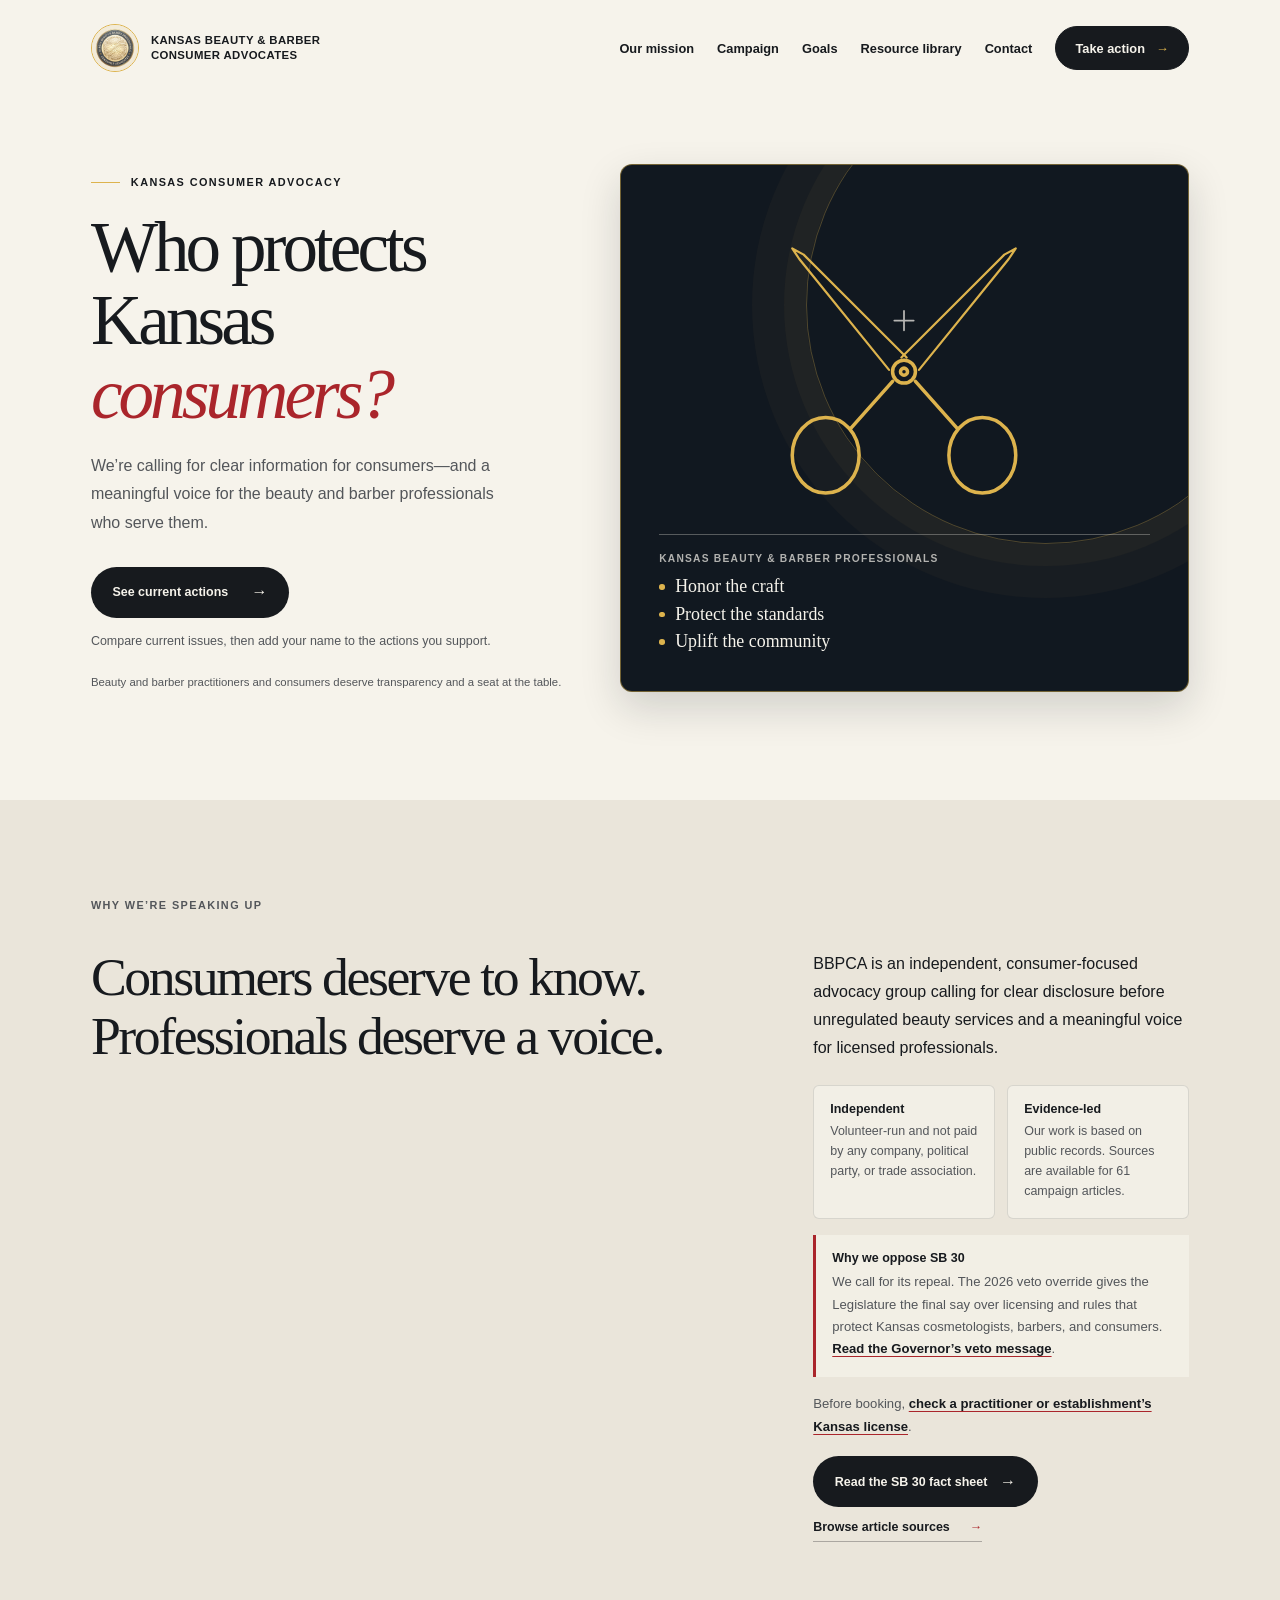
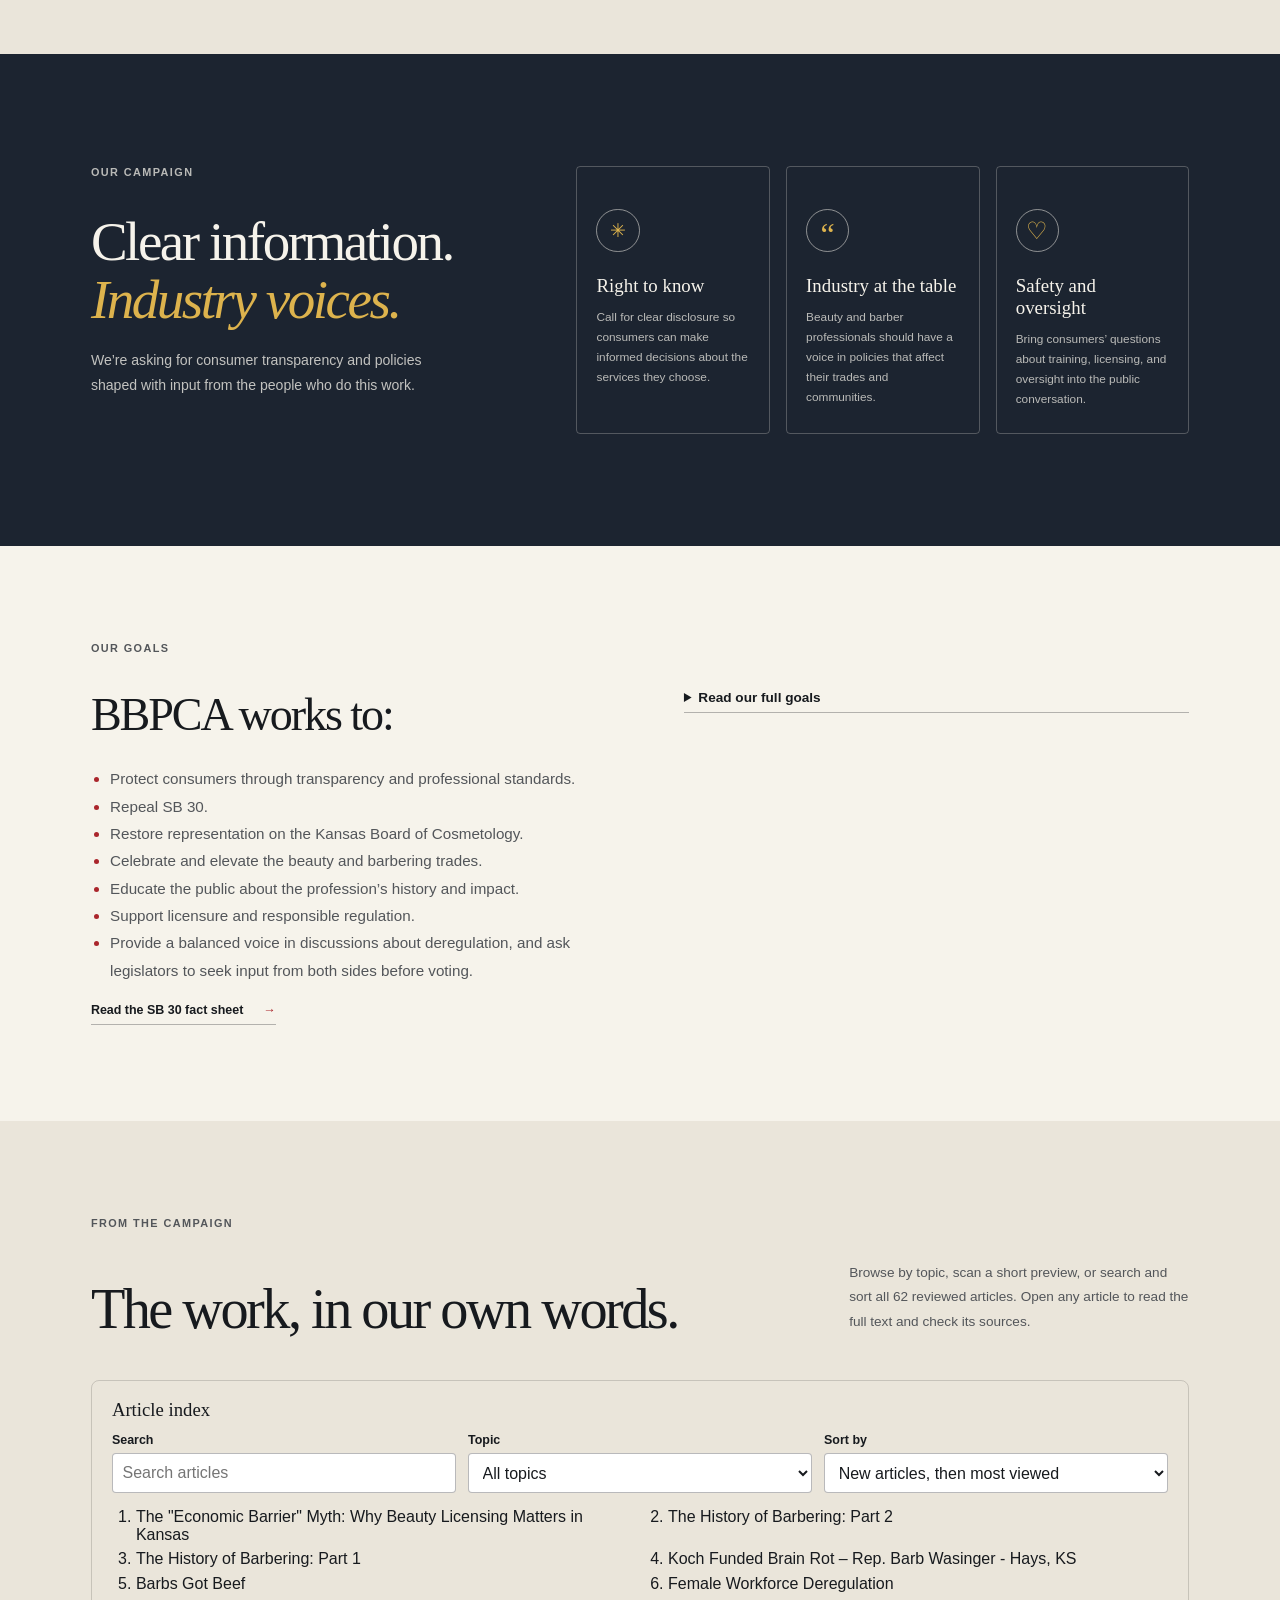
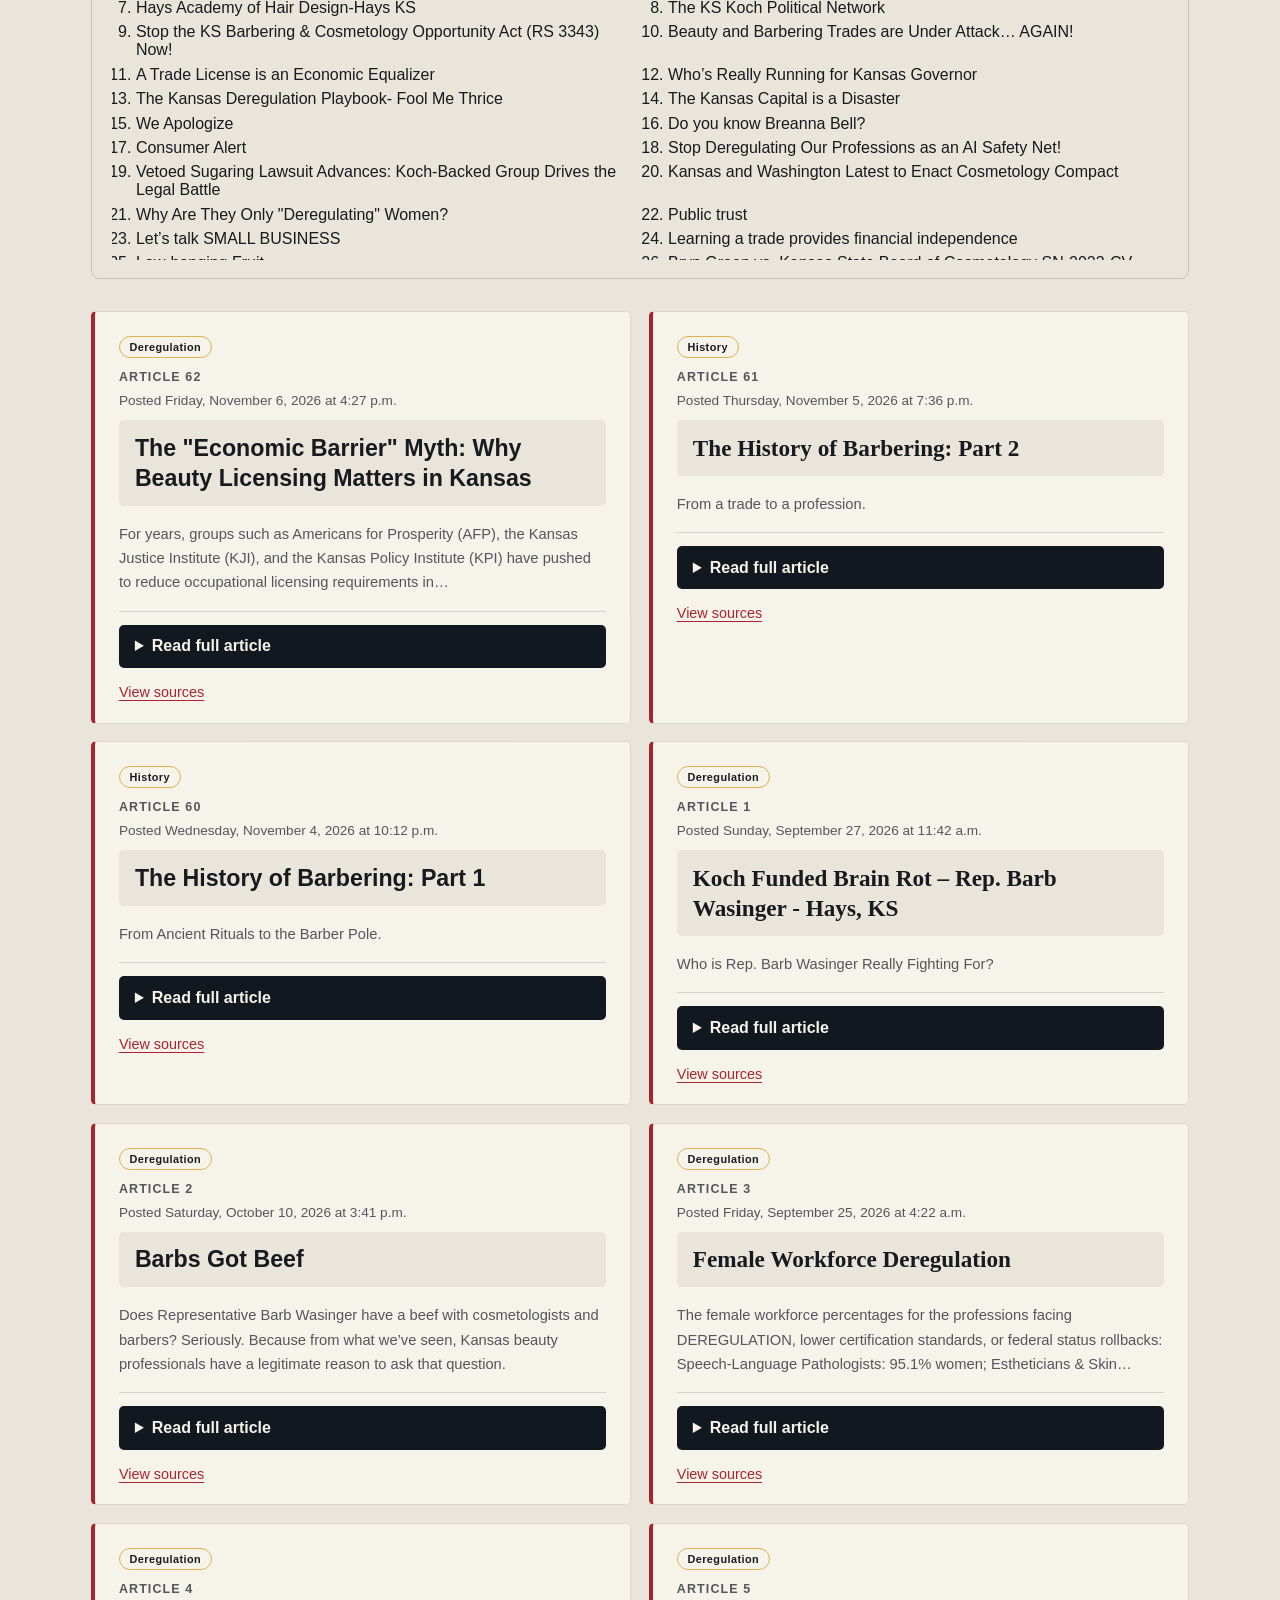
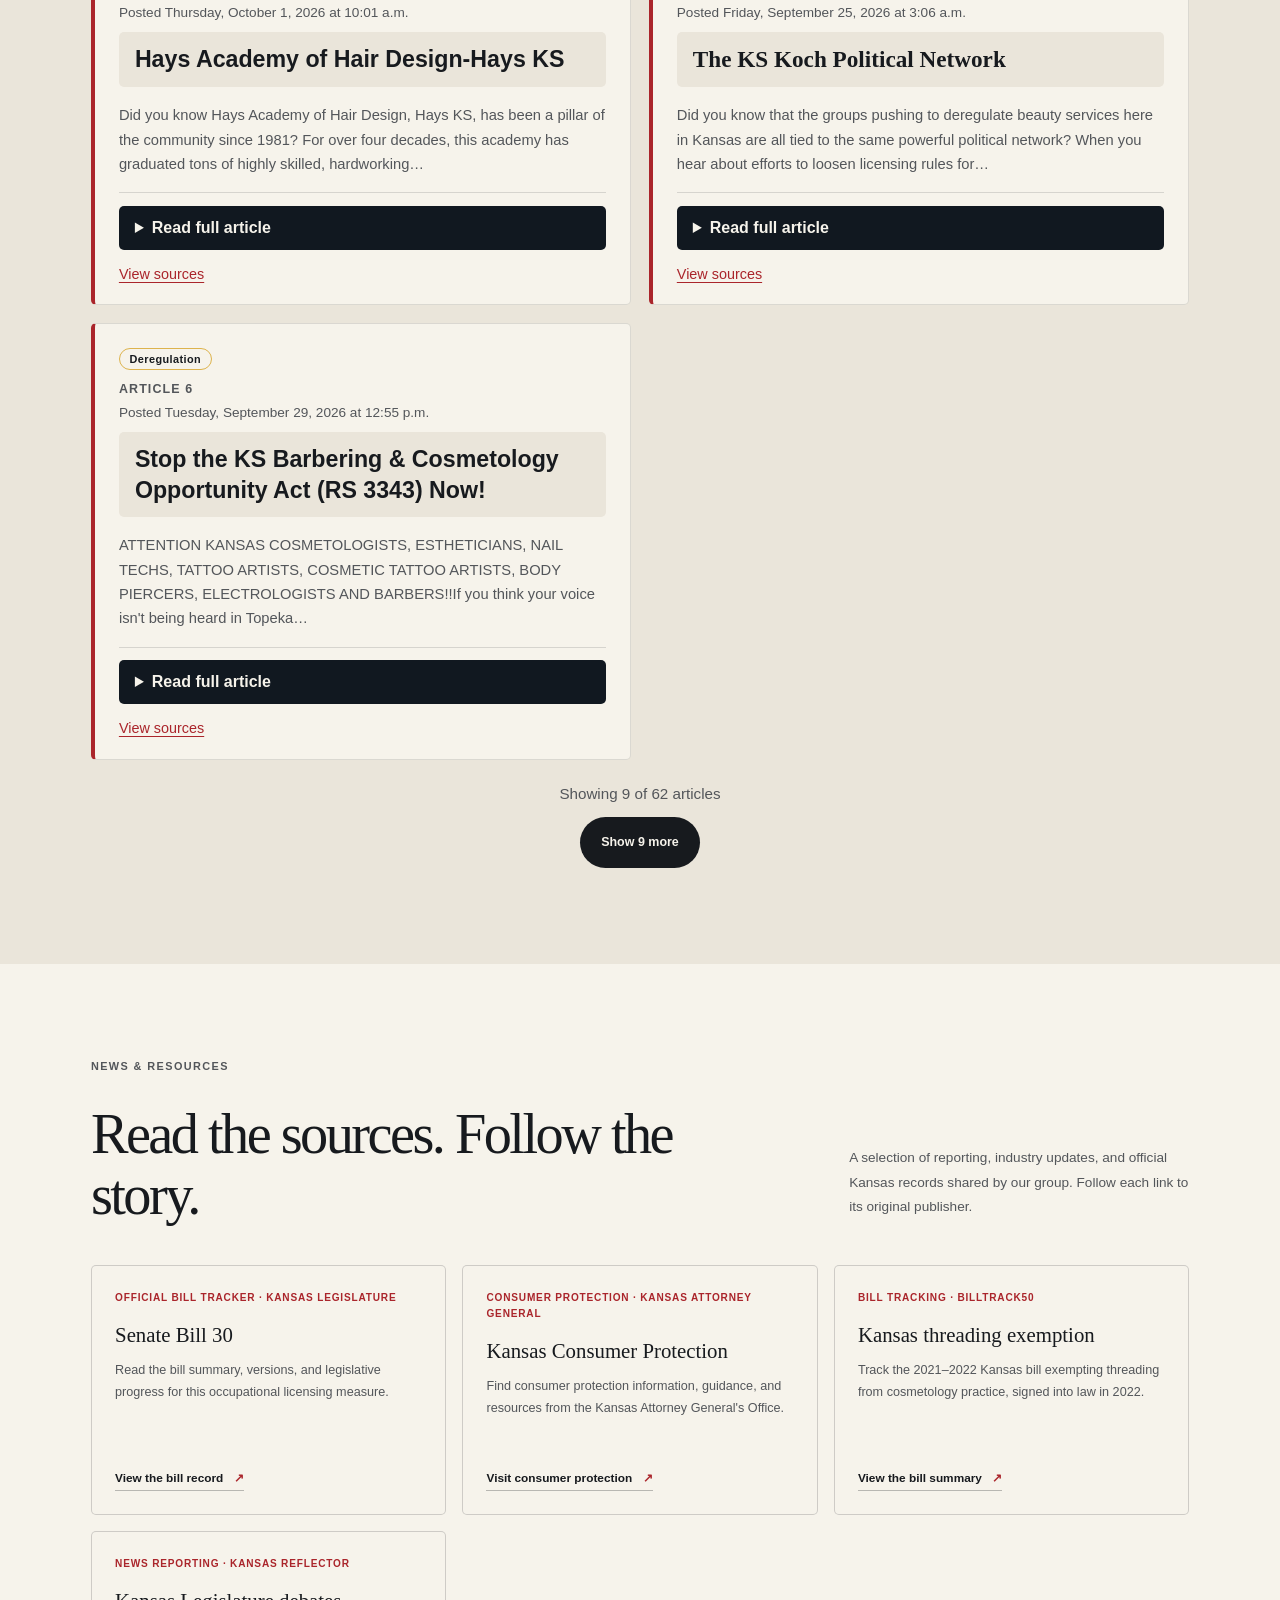
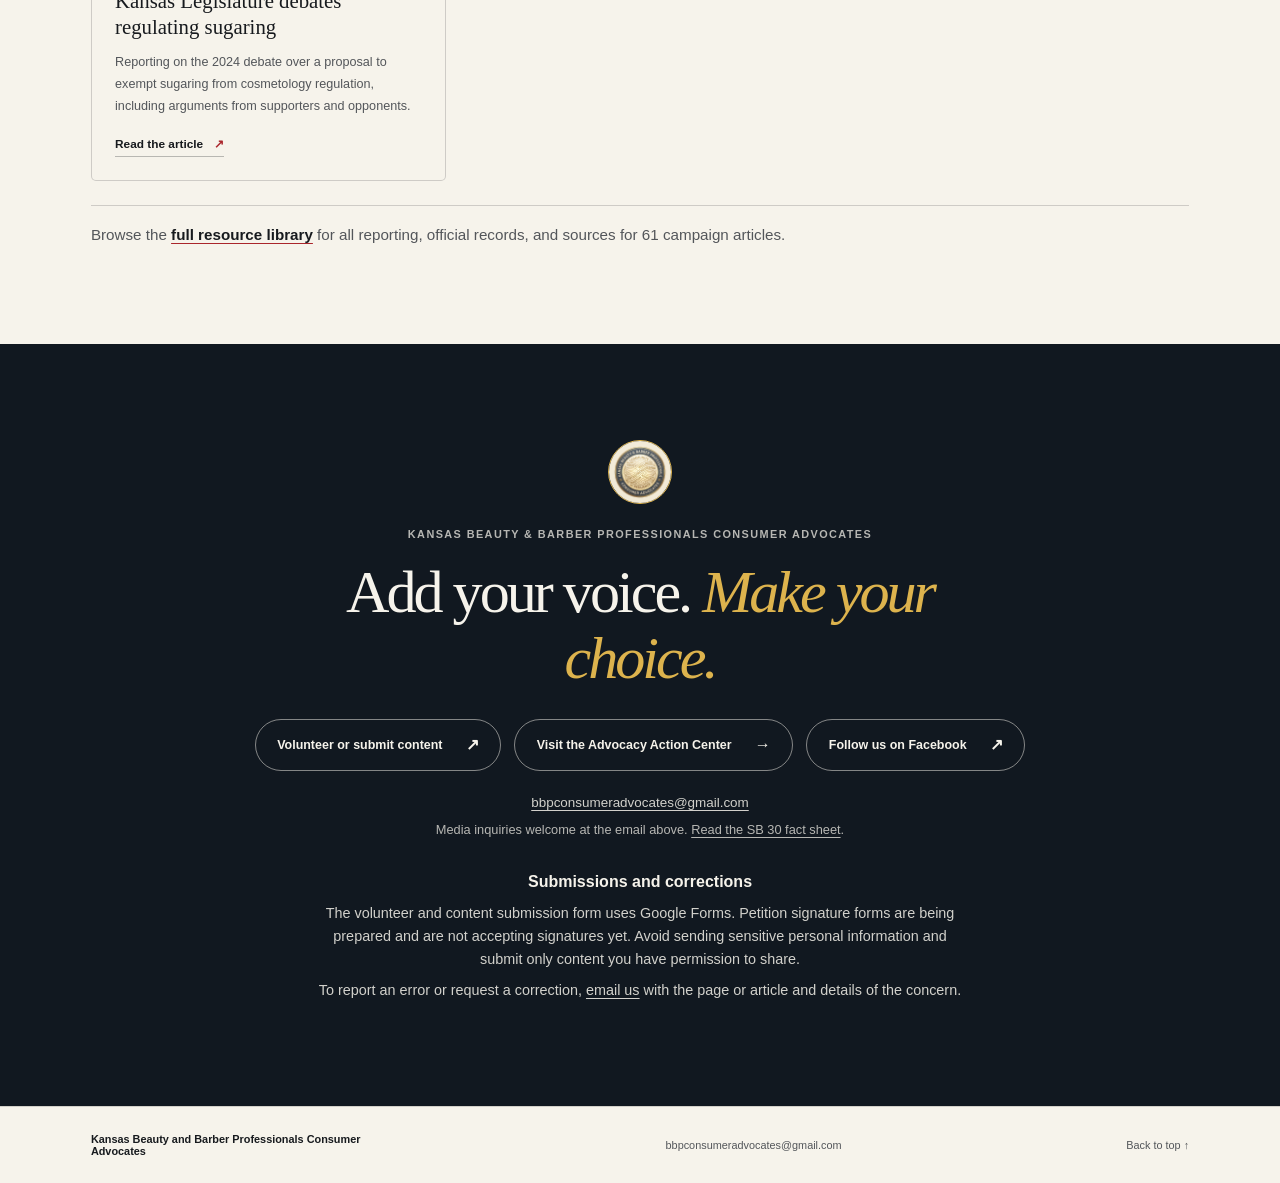
==== commit aa23776b: "Fix article index scrolling (#61) Co-authored-by: Copilot <223556219+Copilot@users.noreply.github.co" ====
--- a/index.html
+++ b/index.html
@@ -253,7 +253,7 @@
               </select>
             </div>
           </div>
-          <ol class="article-index-list" id="article-index-list" aria-labelledby="article-index-title"></ol>
+          <ol class="article-index-list" id="article-index-list" aria-labelledby="article-index-title" tabindex="0"></ol>
           <p class="article-index-status" id="article-index-status" role="status"></p>
         </div>
         <div class="gallery-grid" id="campaign-article-grid"></div>
--- a/styles.css
+++ b/styles.css
@@ -773,8 +773,8 @@
 }
 
 .article-card--text {
-  border-left: 5px solid hsl(var(--article-hue), 65%, 32%);
-  background: hsl(var(--article-hue), 55%, 95%);
+  border-left: 4px solid var(--coral);
+  background: var(--paper);
 }
 
 .article-card--text .article-card-content {
@@ -786,9 +786,9 @@
   width: fit-content;
   margin: 0 0 0.75rem;
   padding: 0.25rem 0.6rem;
-  border: 1px solid hsl(var(--article-hue), 45%, 60%);
+  border: 1px solid var(--gold);
   border-radius: 99px;
-  color: hsl(var(--article-hue), 65%, 24%);
+  color: var(--ink);
   font-size: 0.68rem;
   font-weight: 700;
   letter-spacing: 0.04em;
@@ -798,8 +798,8 @@
   margin: 0 0 1rem;
   padding: 0.8rem 1rem;
   border-radius: 5px;
-  background: hsl(var(--article-hue), 65%, 85%);
-  color: hsl(var(--article-hue), 65%, 20%);
+  background: var(--paper-deep);
+  color: var(--ink);
   font-size: 1.45rem;
   font-weight: 700;
 }
@@ -861,9 +861,10 @@
 .article-section-heading {
   margin: 1.5rem 0 0.75rem;
   padding: 0.65rem 0.8rem;
+  border-left: 3px solid var(--coral);
   border-radius: 5px;
-  background: hsl(var(--article-hue), 65%, 85%);
-  color: hsl(var(--article-hue), 65%, 20%);
+  background: var(--paper-deep);
+  color: var(--ink);
   font-family: var(--sans);
   font-size: 1rem;
   line-height: 1.35;
@@ -871,9 +872,9 @@
 
 .article-copy .article-lede {
   padding: 0.9rem 1rem;
-  border-left: 4px solid hsl(var(--article-hue), 65%, 32%);
+  border-left: 4px solid var(--gold);
   border-radius: 0 5px 5px 0;
-  background: hsl(var(--article-hue), 60%, 90%);
+  background: var(--paper-deep);
   color: var(--ink);
   font-weight: 600;
 }
@@ -881,26 +882,25 @@
 .article-source-link {
   display: inline-block;
   margin-top: 1rem;
-  color: hsl(var(--article-hue), 65%, 25%);
+  color: var(--coral);
   font-size: 0.9rem;
   font-weight: 500;
   text-decoration: underline;
   text-underline-offset: 0.2em;
 }
 
-/* Articles that keep their original Word formatting (colors from the supplied .docx) */
 .article-rich {
   margin-top: 0.8rem;
   padding: 1.2rem;
   border-radius: 5px;
-  background: #dbe5f1;
-  color: #20124d;
+  background: var(--paper);
+  color: var(--ink);
   font-family: "DM Sans", "Segoe UI", sans-serif;
 }
 
 .article-rich p,
 .article-rich li {
-  color: #20124d;
+  color: var(--ink);
   font-size: 1rem;
   line-height: 1.7;
 }
@@ -920,72 +920,43 @@
 }
 
 .article-rich .rich-muted {
-  color: #403152;
+  color: var(--muted-ink);
 }
 
 .rich-banner {
   margin: 0 0 1rem;
   padding: 0.6rem 0.8rem;
+  border-radius: 4px;
+  background: var(--green);
+  color: var(--paper);
   font-family: "DM Sans", "Segoe UI", sans-serif;
   font-size: clamp(1.7rem, 4vw, 2.3rem);
   font-weight: 700;
   line-height: 1.15;
   text-align: center;
-  paint-order: stroke fill;
 }
 
 .article-rich > .rich-banner:not(:first-child) {
   margin-top: 1.6rem;
-}
-
-.rich-banner--blue {
-  background: #4f81bd;
-  color: #e5b8b7;
-  -webkit-text-stroke: 1px #c0504d;
-}
-
-.rich-banner--pink {
-  color: #e5b8b7;
-  -webkit-text-stroke: 1px #c0504d;
-}
-
-.rich-banner--violet {
-  color: #8064a2;
-  -webkit-text-stroke: 1px #8064a2;
 }
 
 .article-rich .rich-callout {
   margin: 1.4rem auto;
   padding: 0.9rem;
+  border-left: 4px solid var(--coral);
   border-radius: 14px;
   max-width: 92%;
+  background: var(--paper-deep);
 }
 
 .article-rich .rich-callout p {
   margin: 0;
   padding: 1rem;
+  color: var(--ink);
   font-size: 1.25rem;
   font-weight: 700;
   line-height: 1.45;
   text-align: center;
-}
-
-.rich-callout--purple {
-  background: #8e7cc3;
-}
-
-.rich-callout--purple p {
-  background: linear-gradient(#dbd4eb, #9080bb);
-  color: #351c75;
-}
-
-.rich-callout--rose {
-  background: #c27ba0;
-}
-
-.rich-callout--rose p {
-  background: #ead1dc;
-  color: #741b47;
 }
 
 .gallery-card {
@@ -1693,7 +1664,8 @@
 }
 
 .article-index-list {
-  columns: 2 20rem;
+  display: grid;
+  grid-template-columns: repeat(2, minmax(0, 1fr));
   column-gap: 2rem;
   margin: 0;
   padding-left: 1.5rem;
@@ -1782,6 +1754,6 @@
   }
 
   .article-index-list {
-    columns: unset;
-  }
-}
+    grid-template-columns: minmax(0, 1fr);
+  }
+}
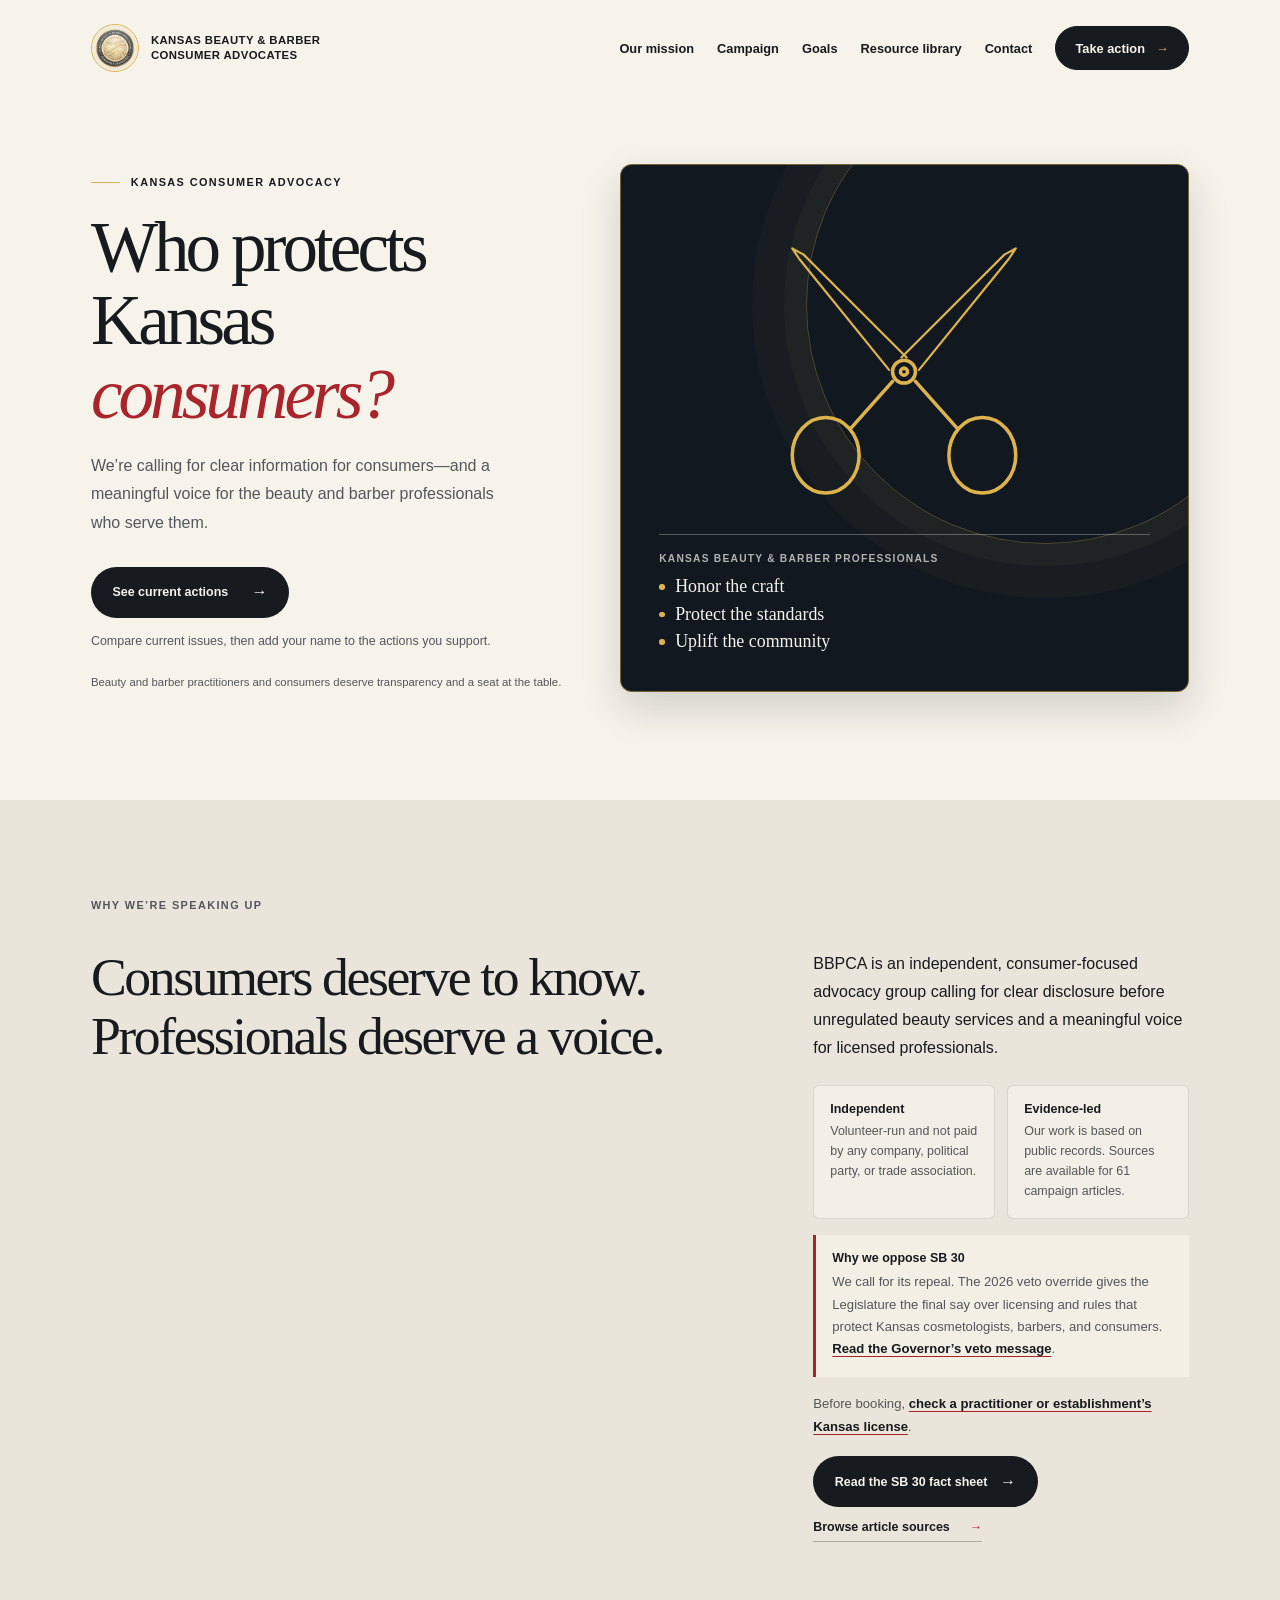
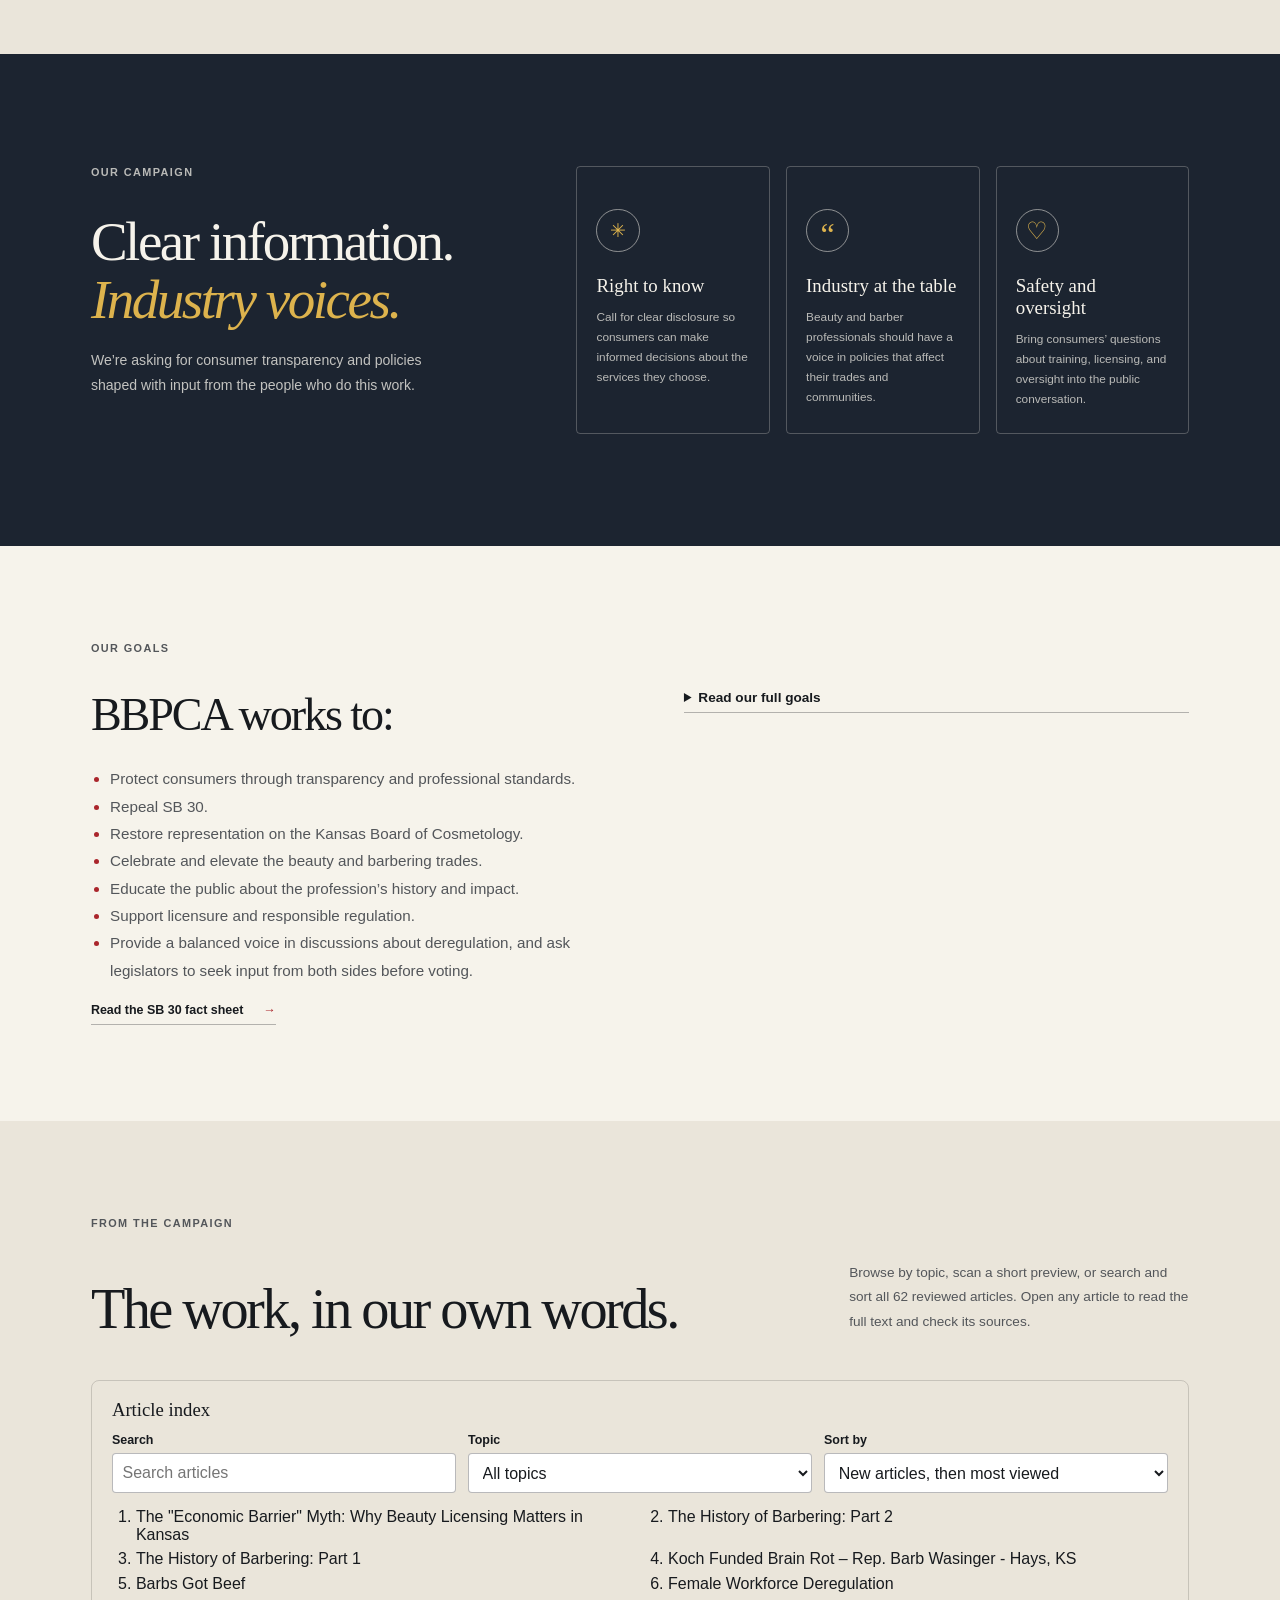
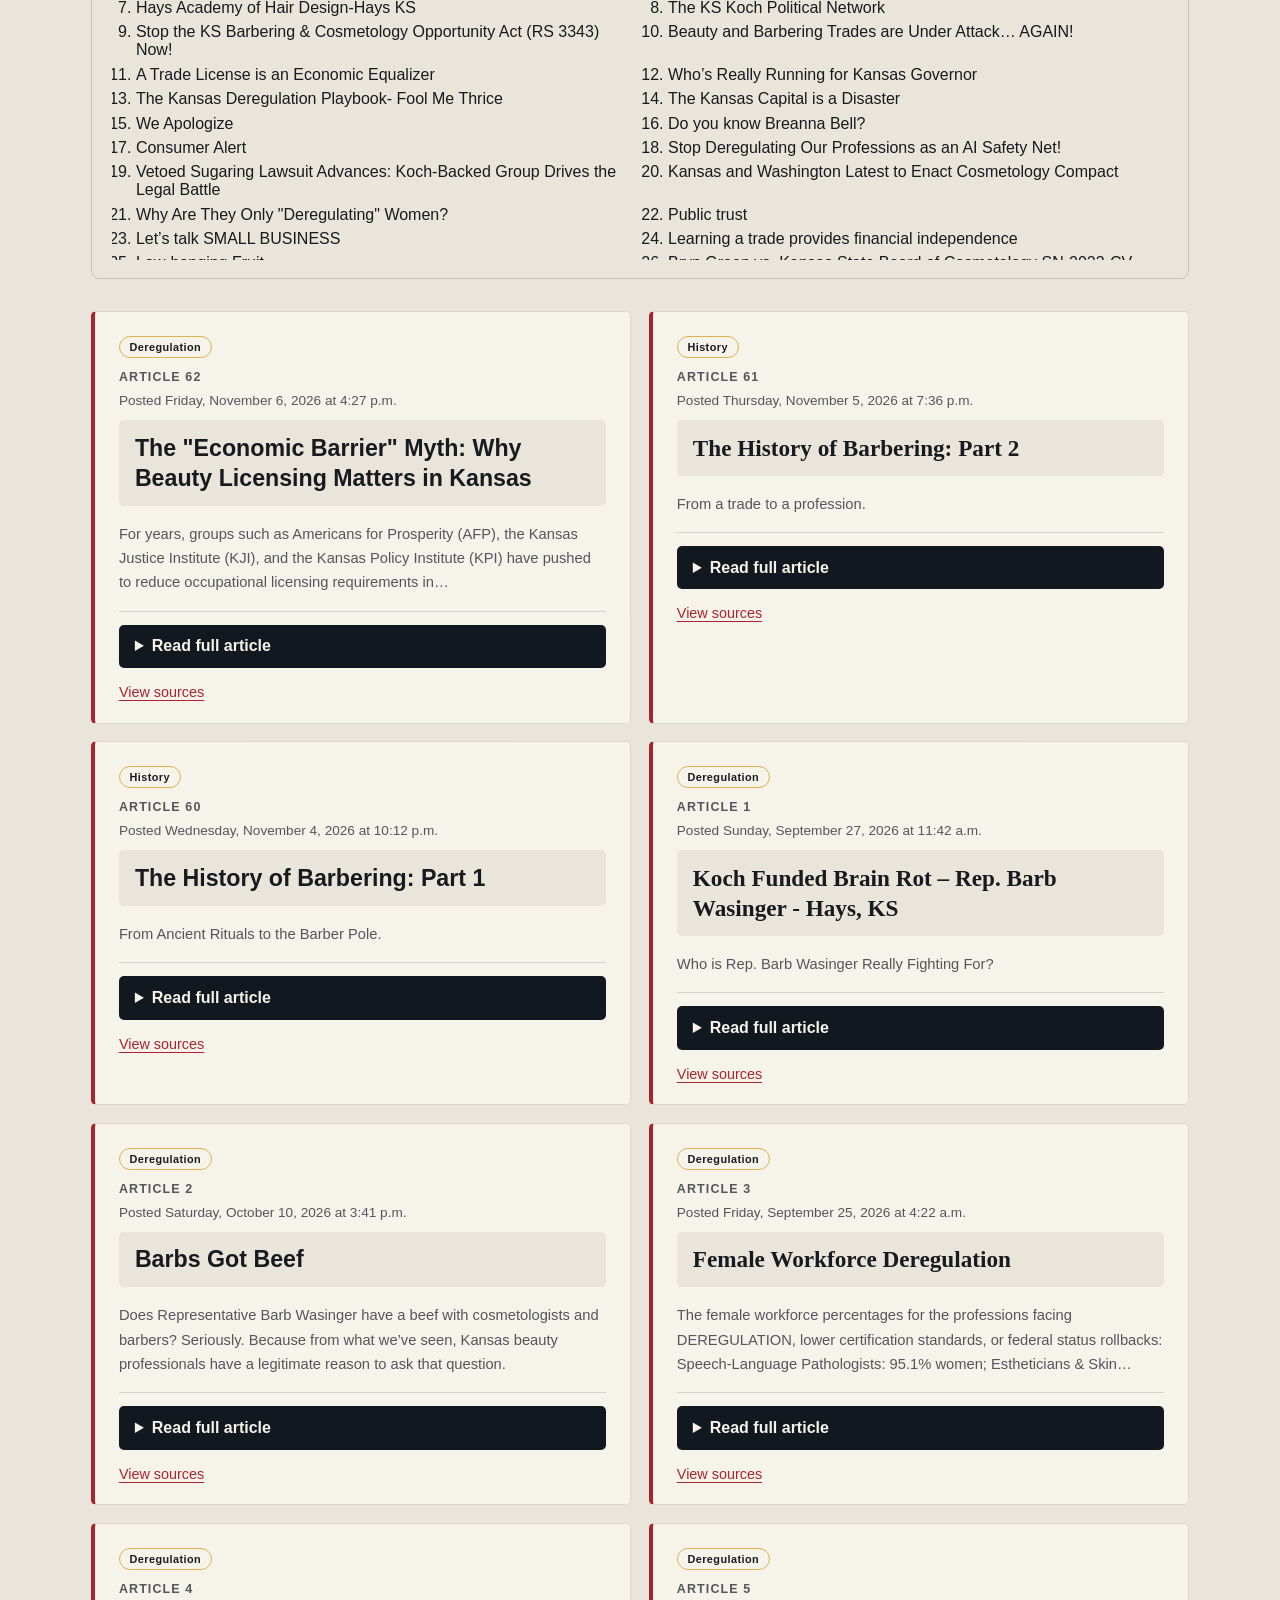
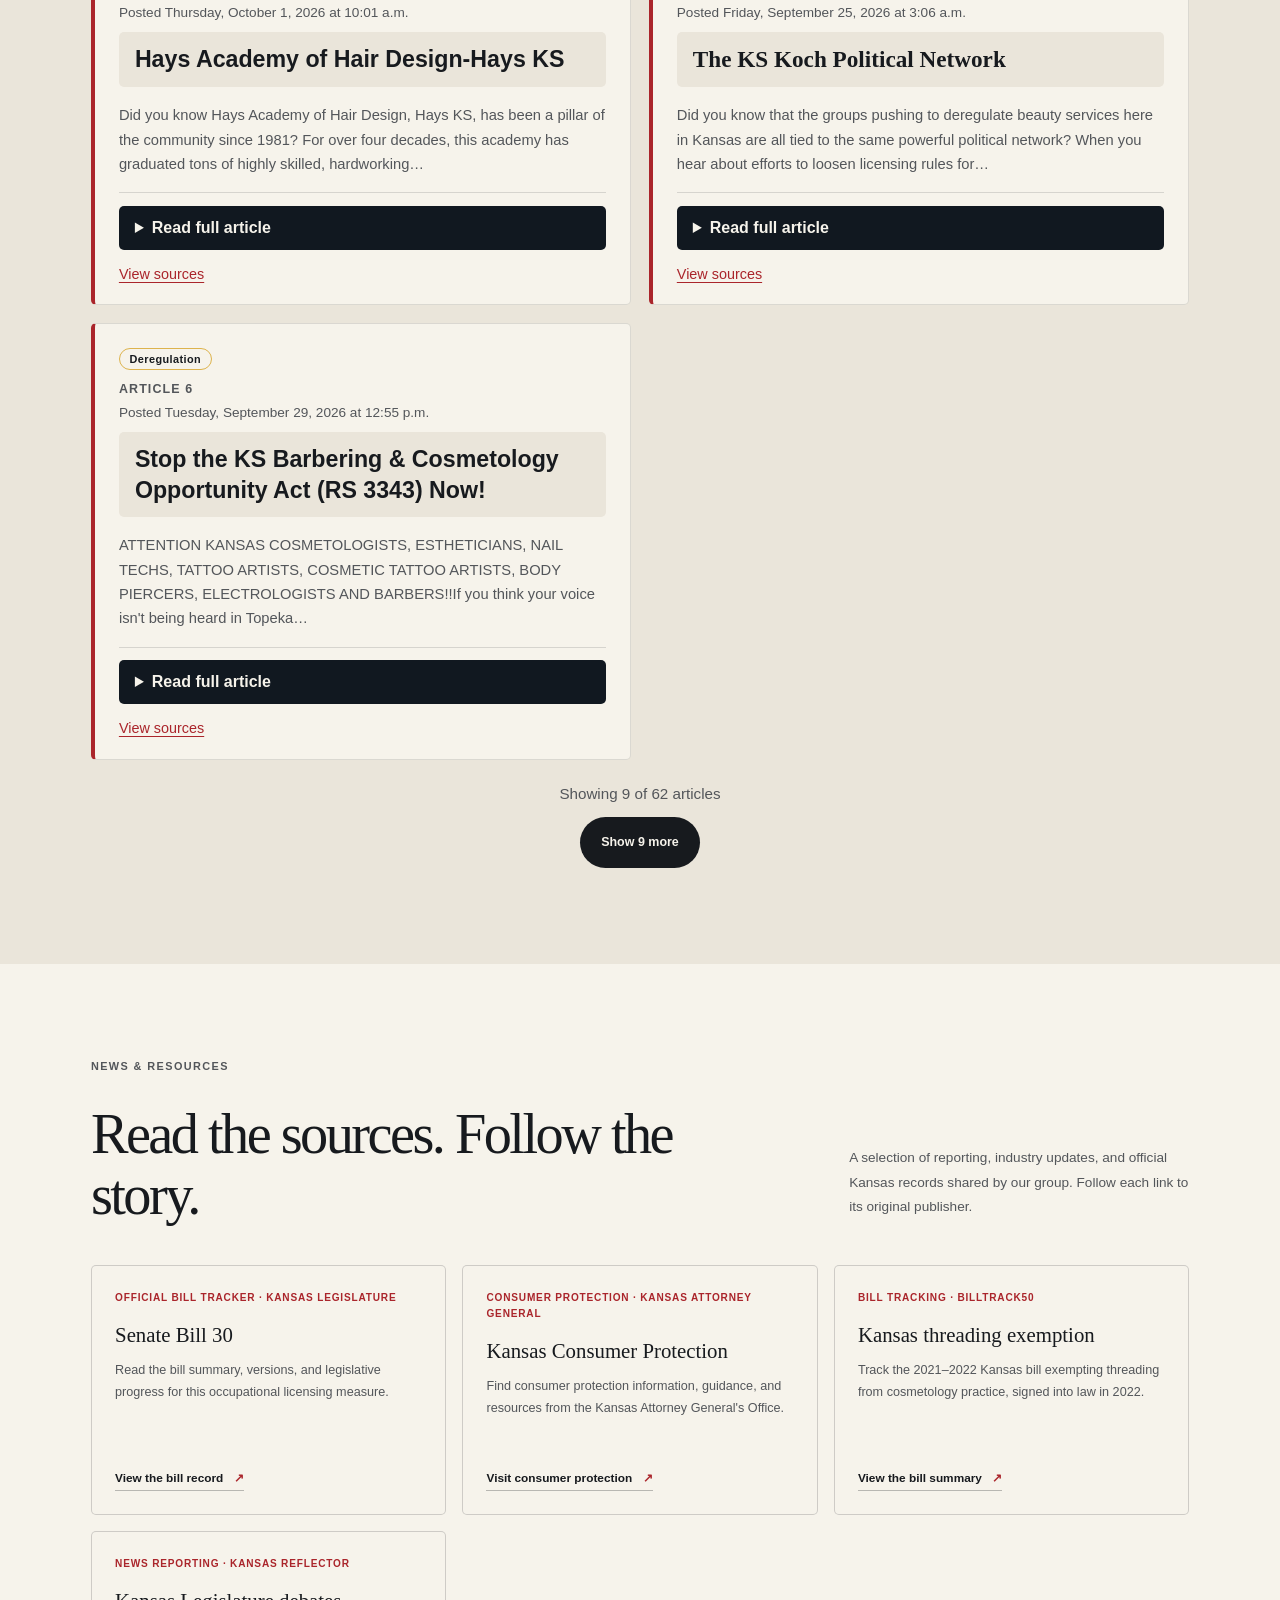
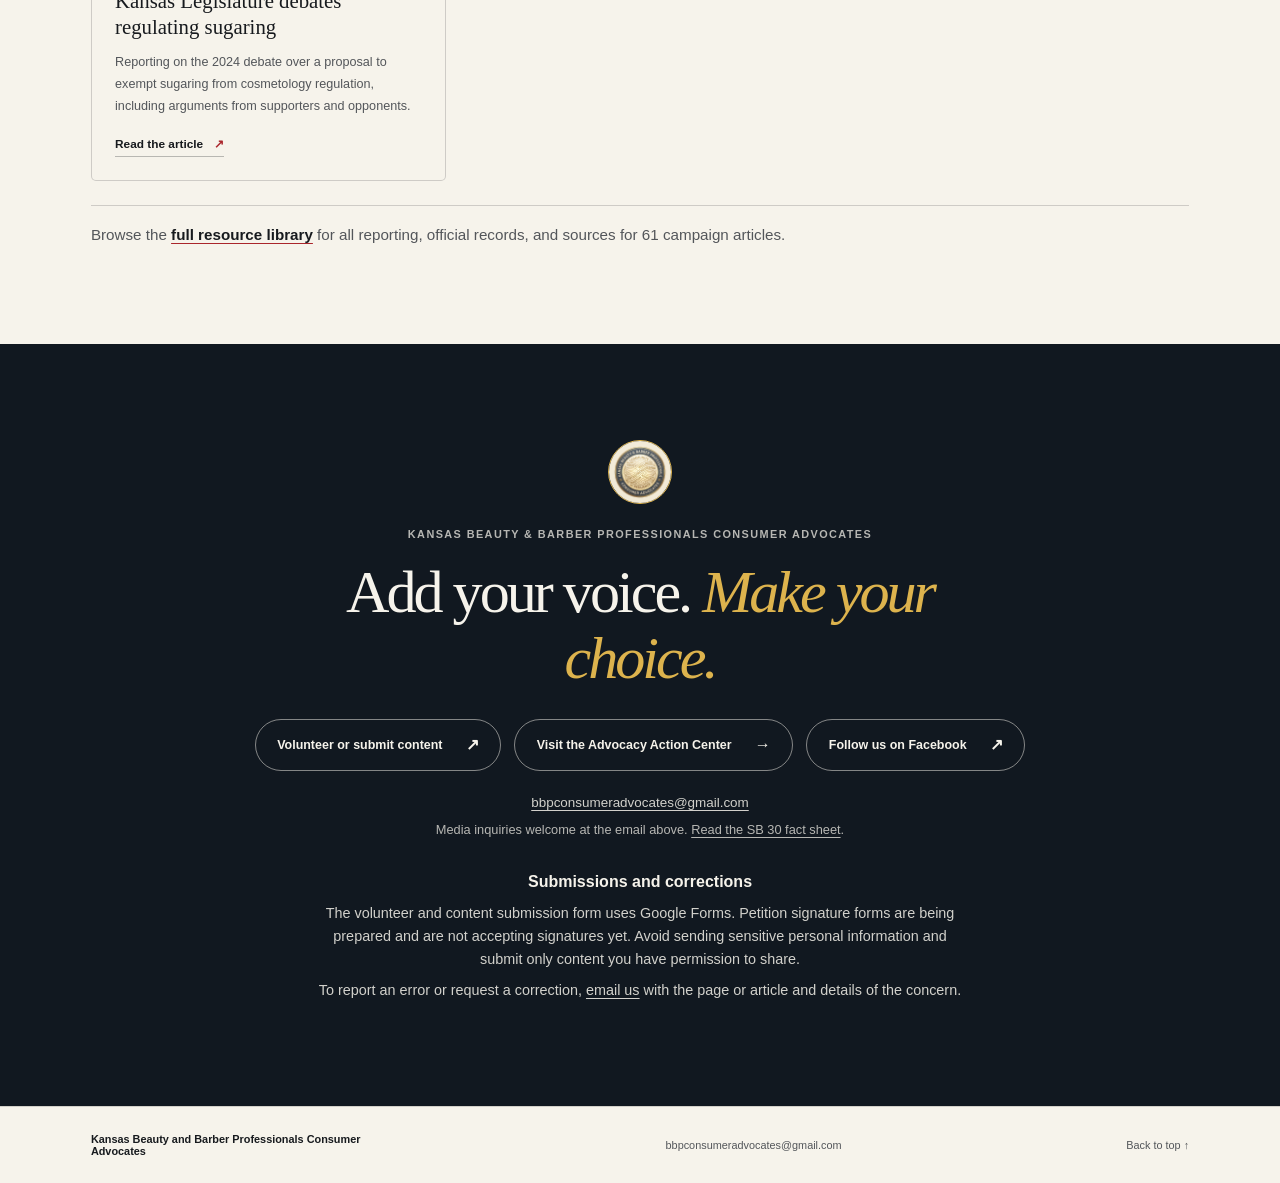
==== commit 2ef0c3b7: "Remove scissors illustration glint (#62) Co-authored-by: Copilot <223556219+Copilot@users.noreply.gi" ====
--- a/index.html
+++ b/index.html
@@ -110,7 +110,6 @@
               <circle cx="200" cy="153" r="13" />
               <circle class="illustration-pivot" cx="200" cy="153" r="4" />
             </g>
-            <path class="illustration-glint" d="M200 84v22m-11-11h22" />
           </svg>
           <figcaption class="hero-art-caption">
             <p class="hero-art-kicker">Kansas beauty &amp; barber professionals</p>
--- a/styles.css
+++ b/styles.css
@@ -321,14 +321,6 @@
   fill: var(--green-deep);
 }
 
-.illustration-glint {
-  fill: none;
-  stroke: var(--paper);
-  stroke-linecap: round;
-  stroke-width: 2;
-  opacity: 0.72;
-}
-
 .hero-art-caption {
   padding-top: 1.1rem;
   border-top: 1px solid rgba(247, 244, 236, 0.3);
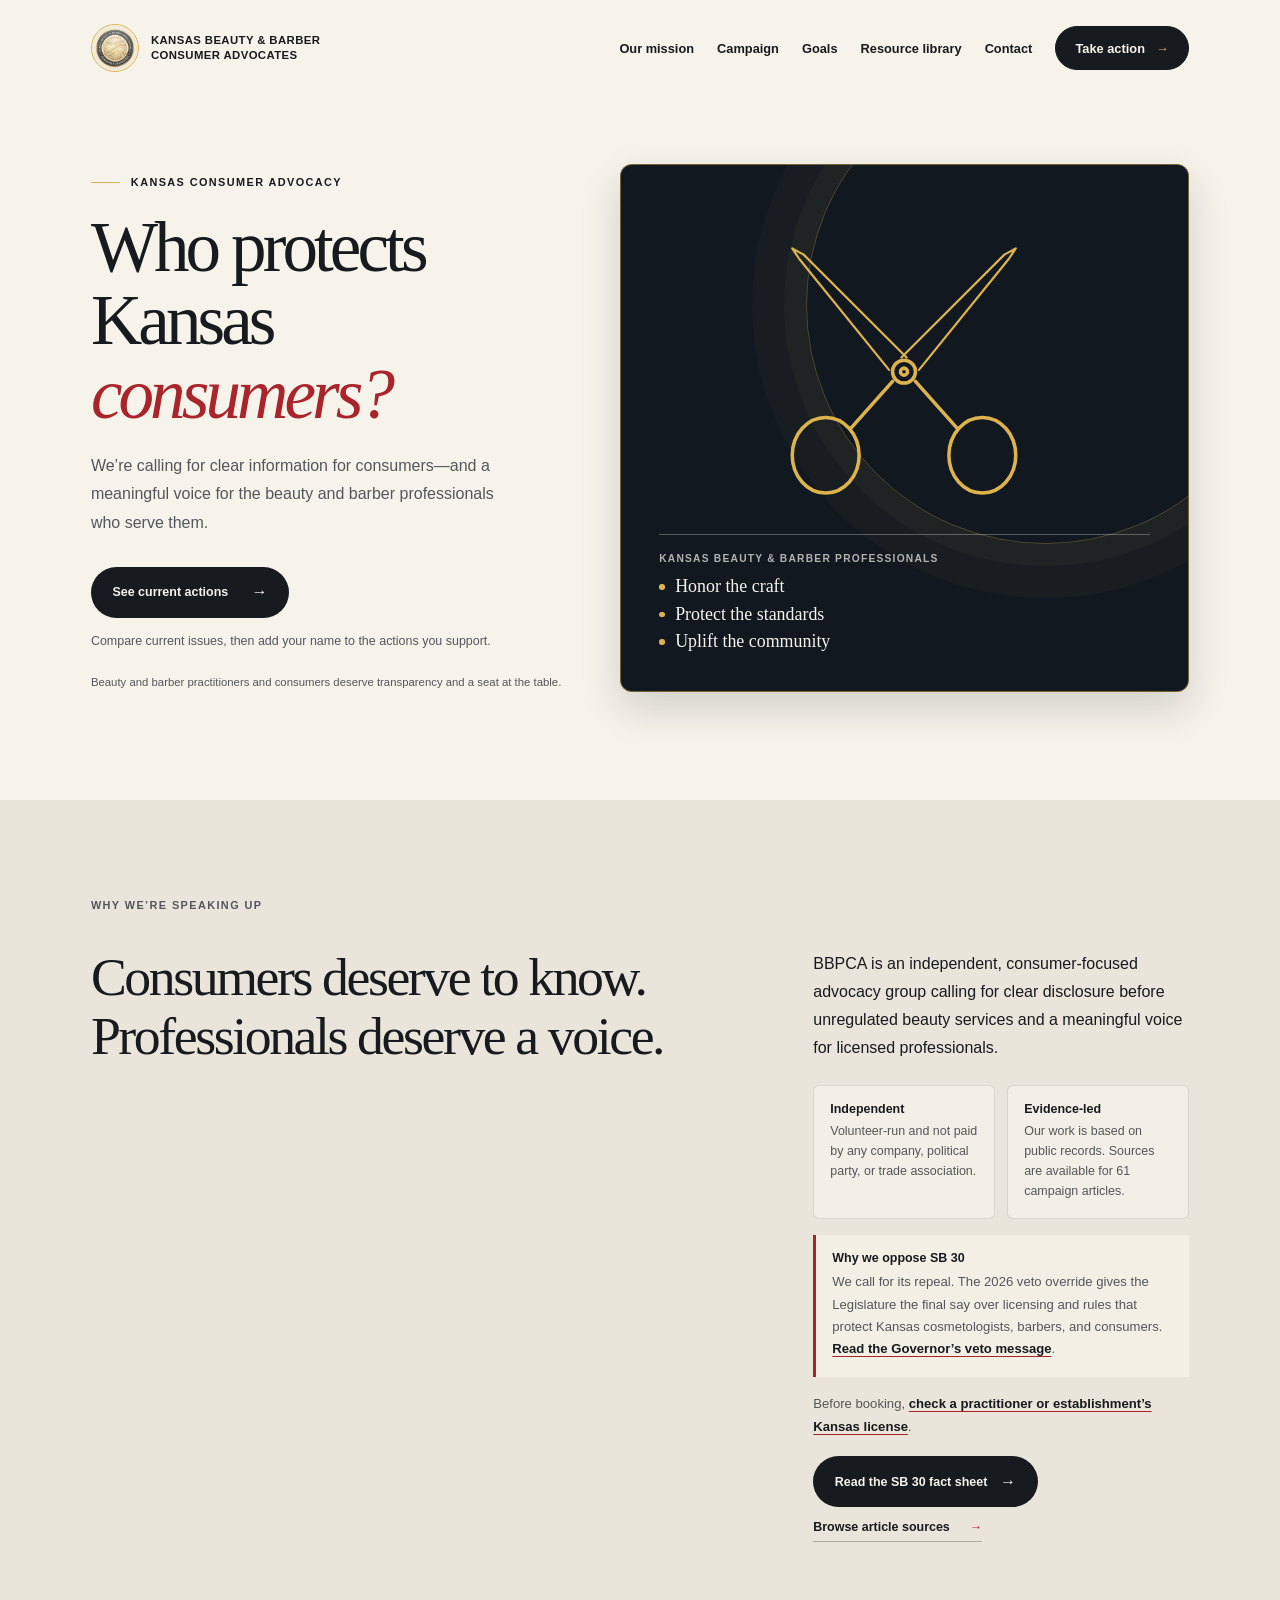
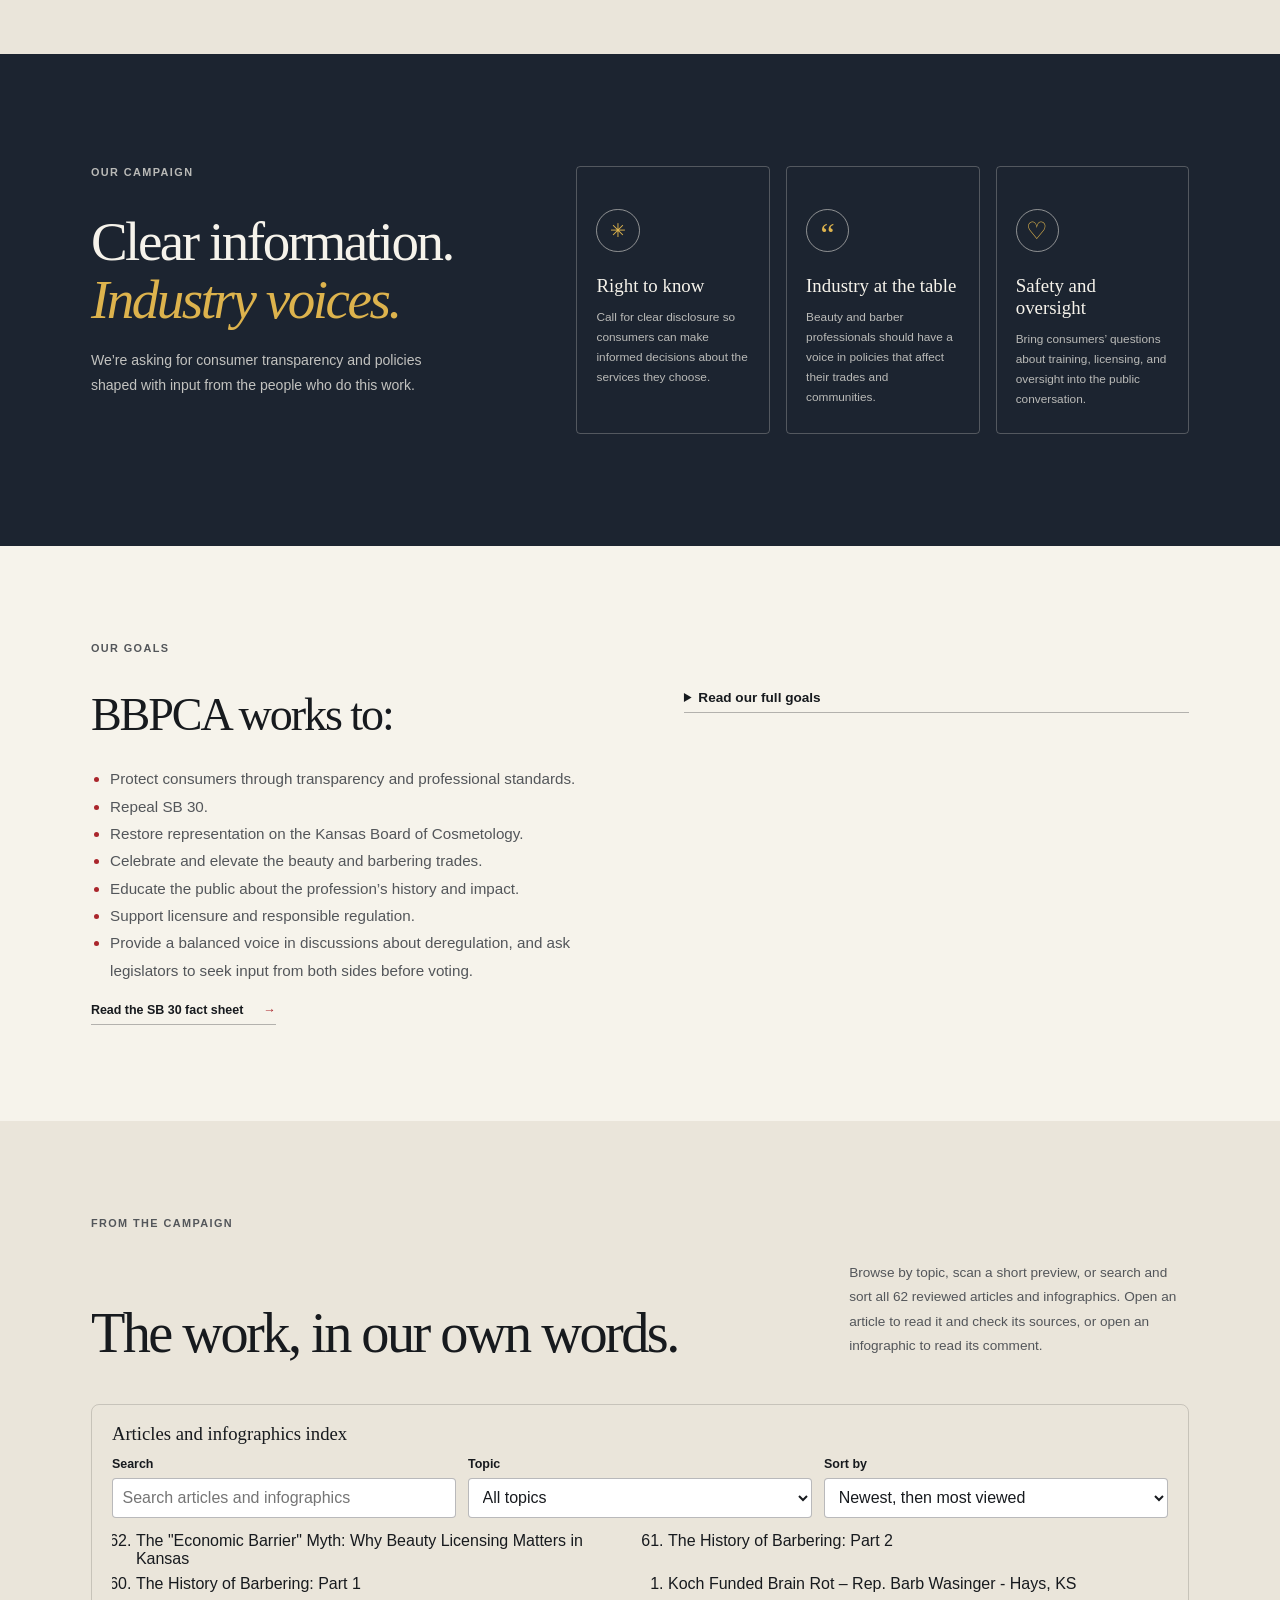
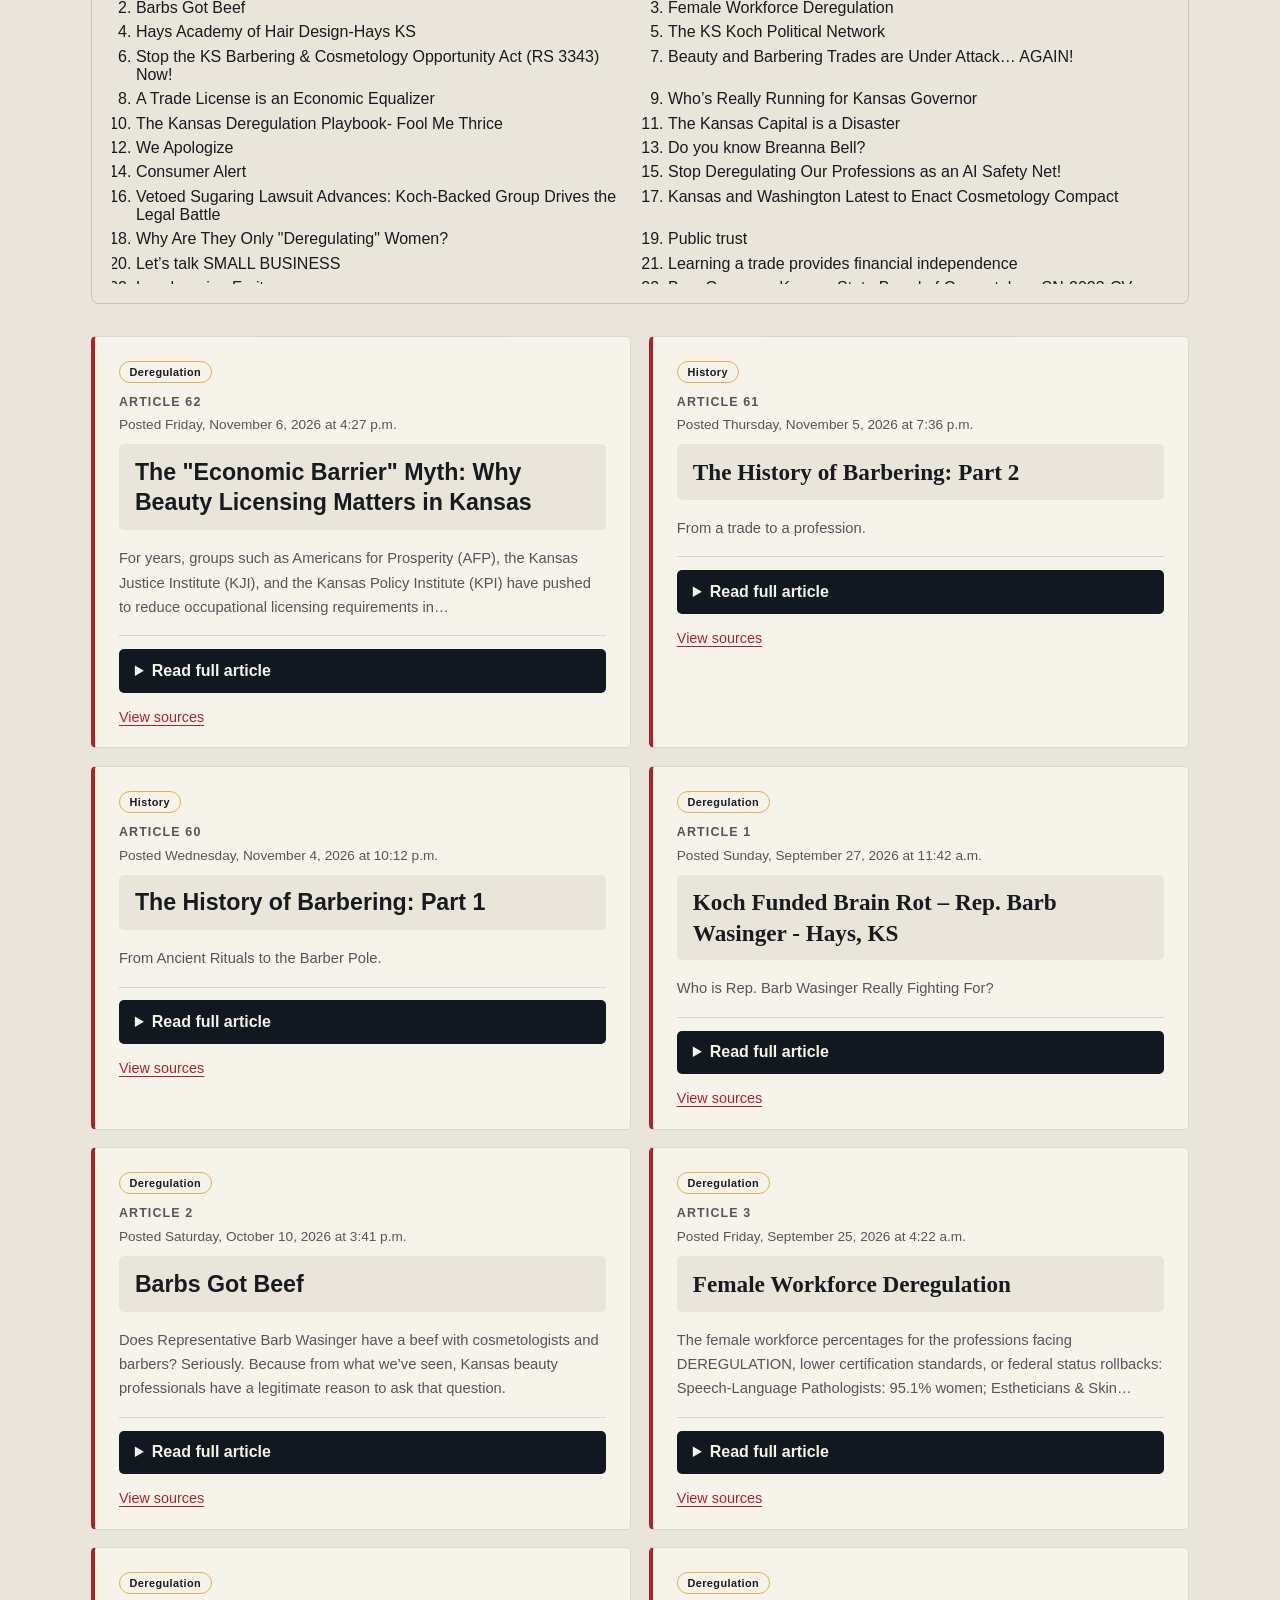
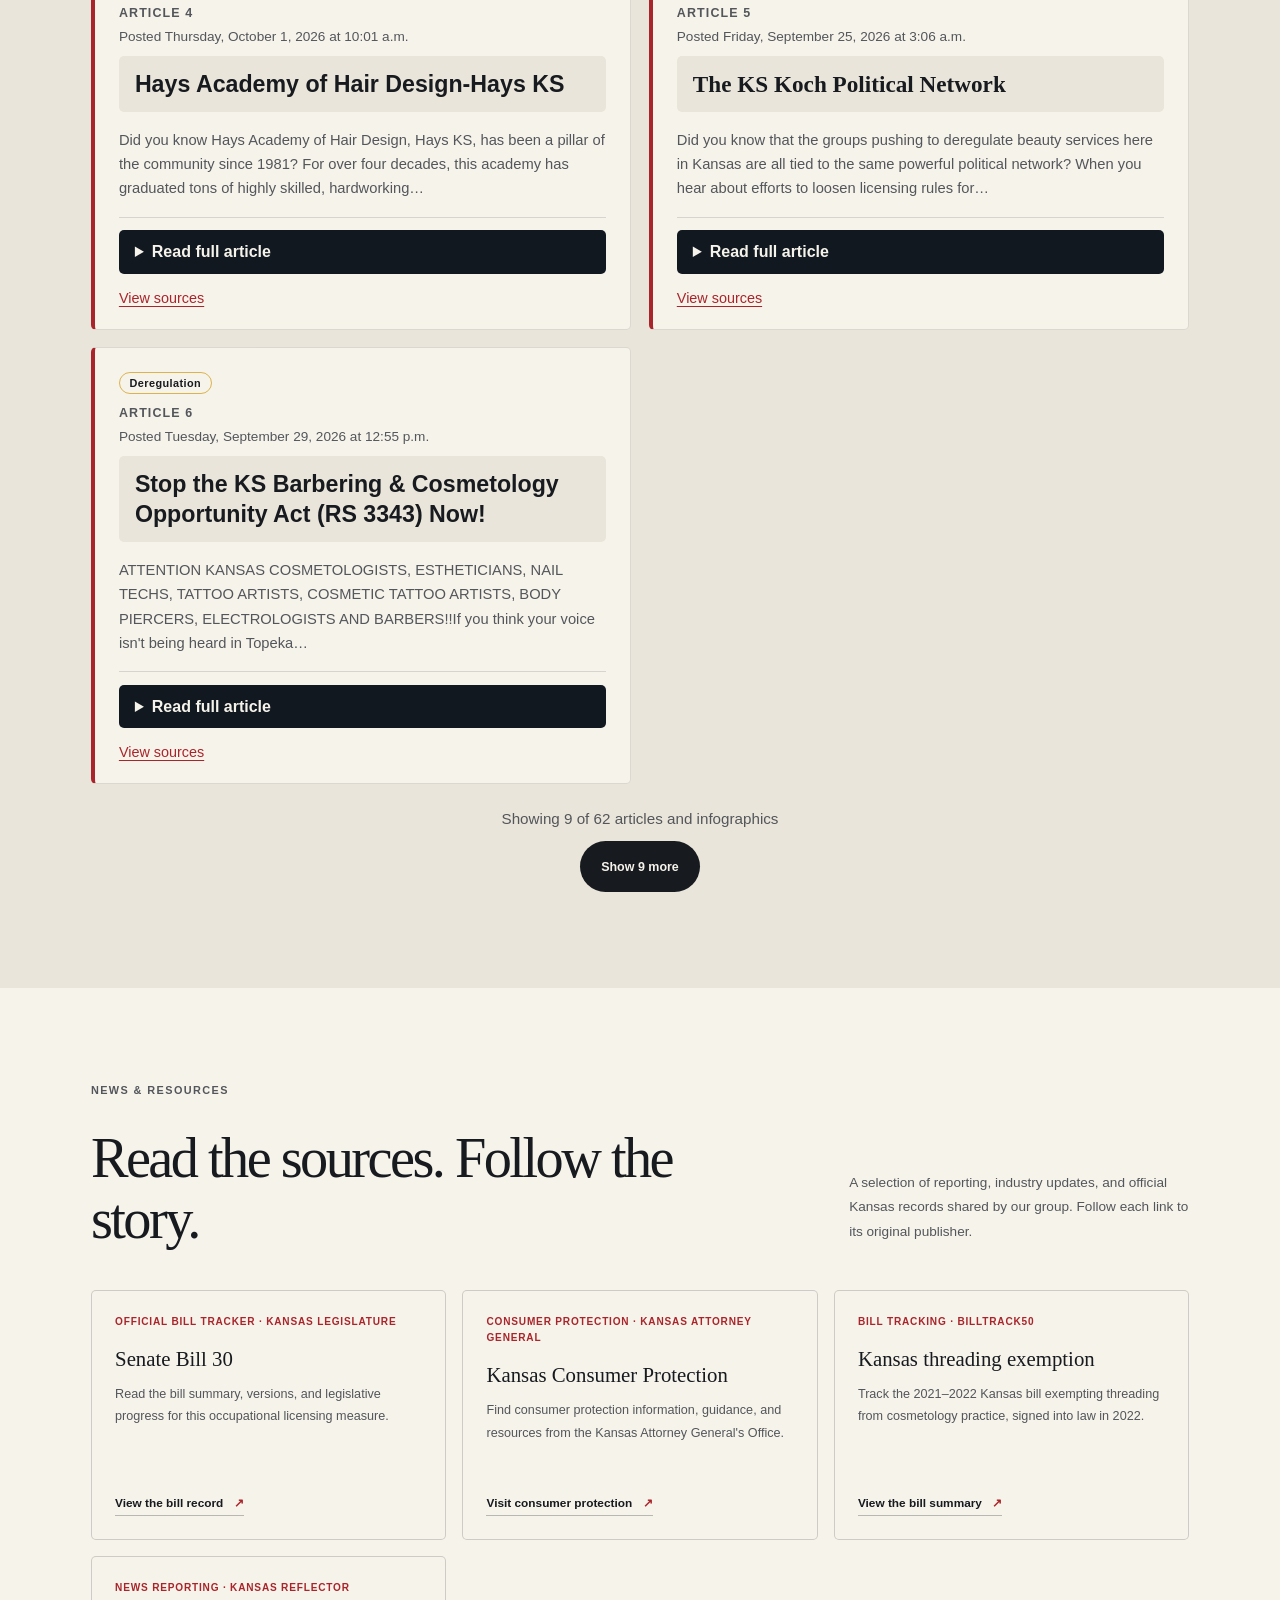
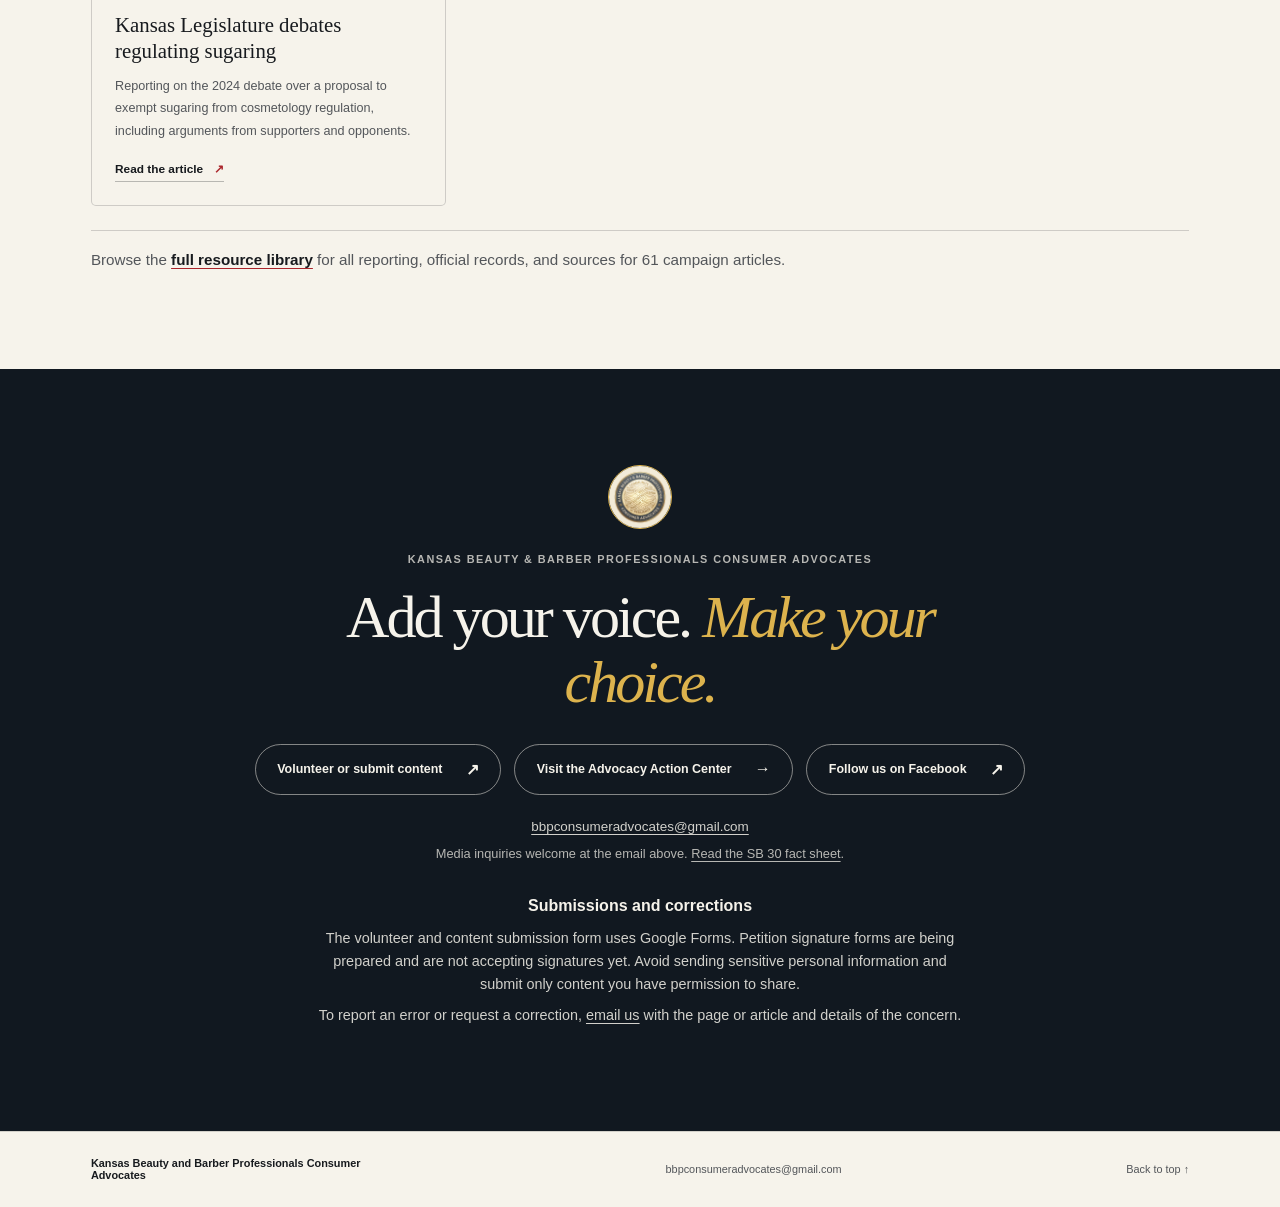
==== commit e5f0f1b4: "Add infographic 49 to campaign index Co-authored-by: Copilot <223556219+Copilot@users.noreply.github" ====
--- a/index.html
+++ b/index.html
@@ -221,14 +221,14 @@
         <div class="section-label">From the campaign</div>
         <div class="gallery-heading">
           <h2 id="gallery-title">The work, in our own words.</h2>
-          <p>Browse by topic, scan a short preview, or search and sort all 62 reviewed articles. Open any article to read the full text and check its sources.</p>
+          <p>Browse by topic, scan a short preview, or search and sort all 62 reviewed articles and infographics. Open an article to read it and check its sources, or open an infographic to read its comment.</p>
         </div>
         <div class="article-index" id="article-index">
           <div class="article-index-controls">
-            <h3 id="article-index-title">Article index</h3>
+            <h3 id="article-index-title">Articles and infographics index</h3>
             <div class="article-index-field">
               <label for="article-search">Search</label>
-              <input type="search" id="article-search" placeholder="Search articles" autocomplete="off">
+              <input type="search" id="article-search" placeholder="Search articles and infographics" autocomplete="off">
             </div>
             <div class="article-index-field">
               <label for="article-topic">Topic</label>
@@ -245,8 +245,8 @@
             <div class="article-index-field">
               <label for="article-sort">Sort by</label>
               <select id="article-sort">
-                <option value="views">New articles, then most viewed</option>
-                <option value="number">Article number</option>
+                <option value="views">Newest, then most viewed</option>
+                <option value="number">Article or infographic number</option>
                 <option value="az">Title A&ndash;Z</option>
                 <option value="za">Title Z&ndash;A</option>
               </select>
--- a/styles.css
+++ b/styles.css
@@ -796,6 +796,11 @@
   font-weight: 700;
 }
 
+.article-card--infographic img {
+  height: auto;
+  margin-bottom: 1rem;
+}
+
 .article-excerpt {
   display: -webkit-box;
   margin: 0 0 1rem;
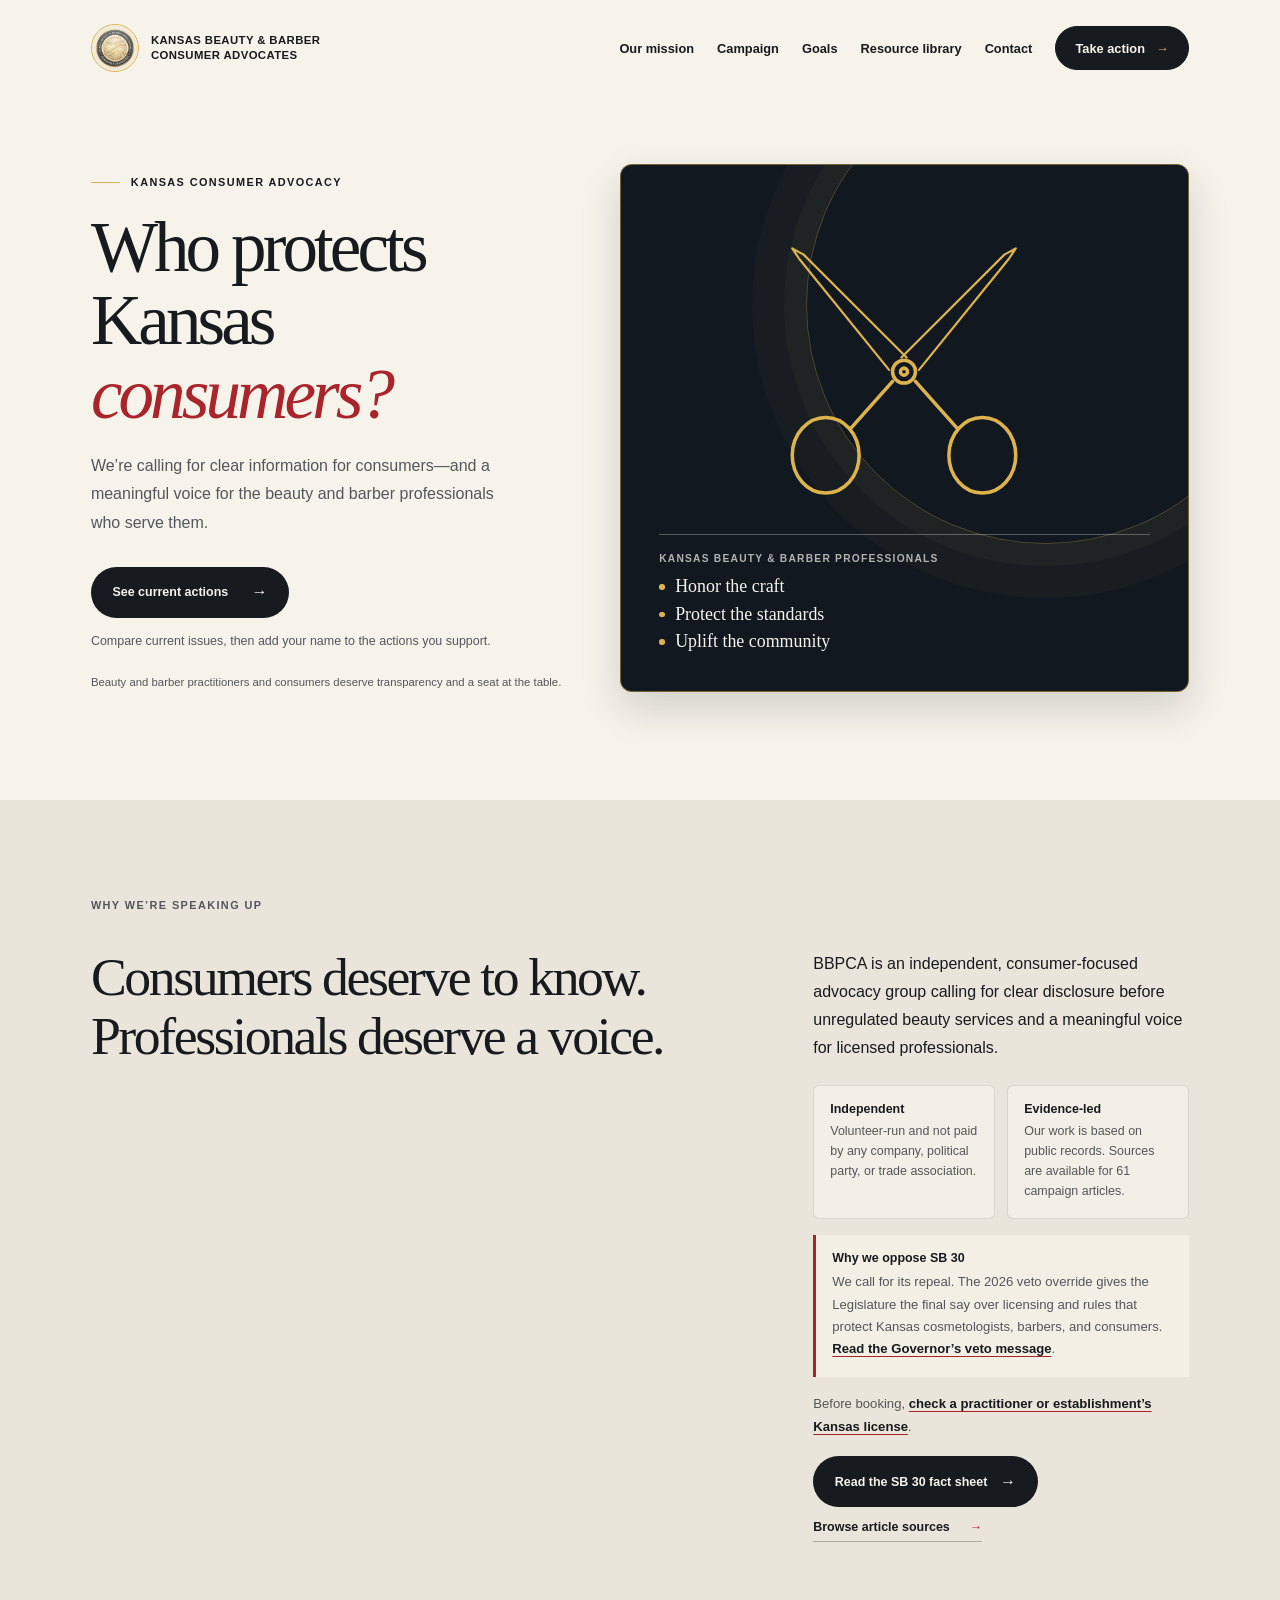
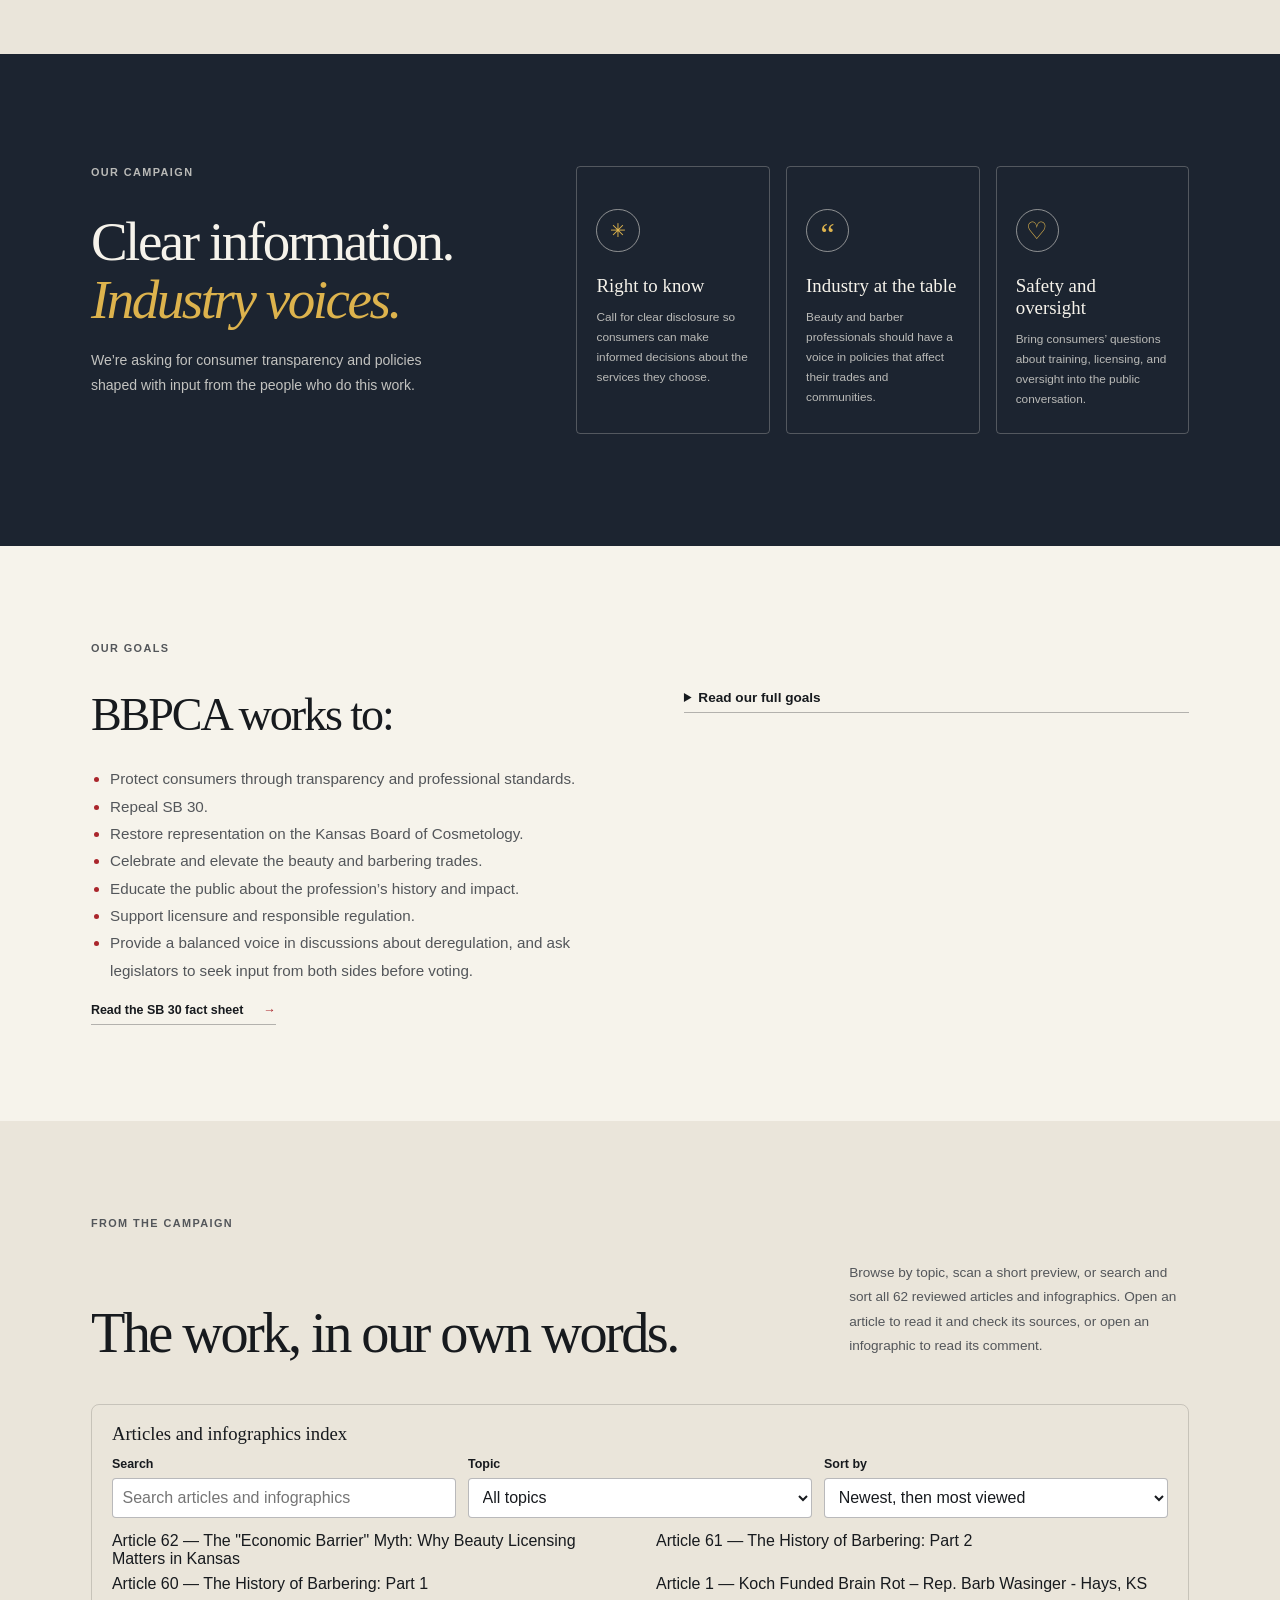
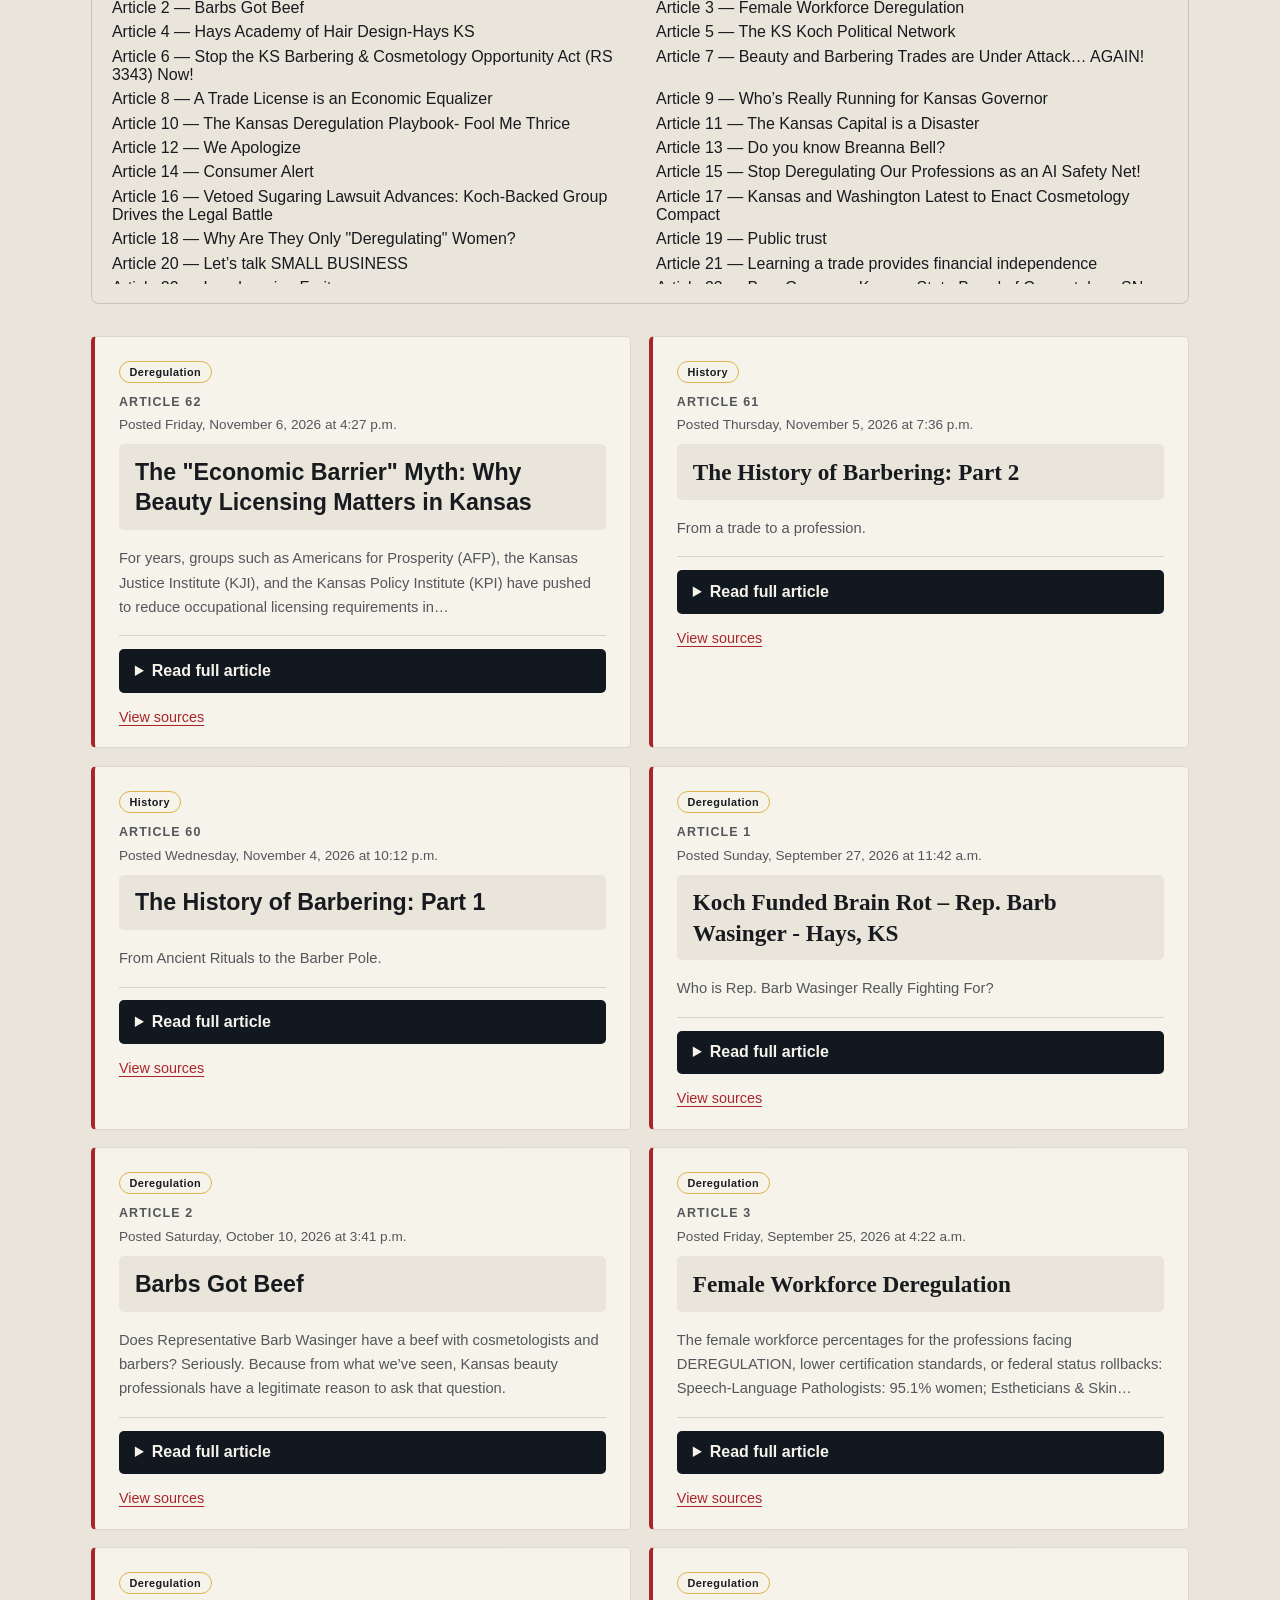
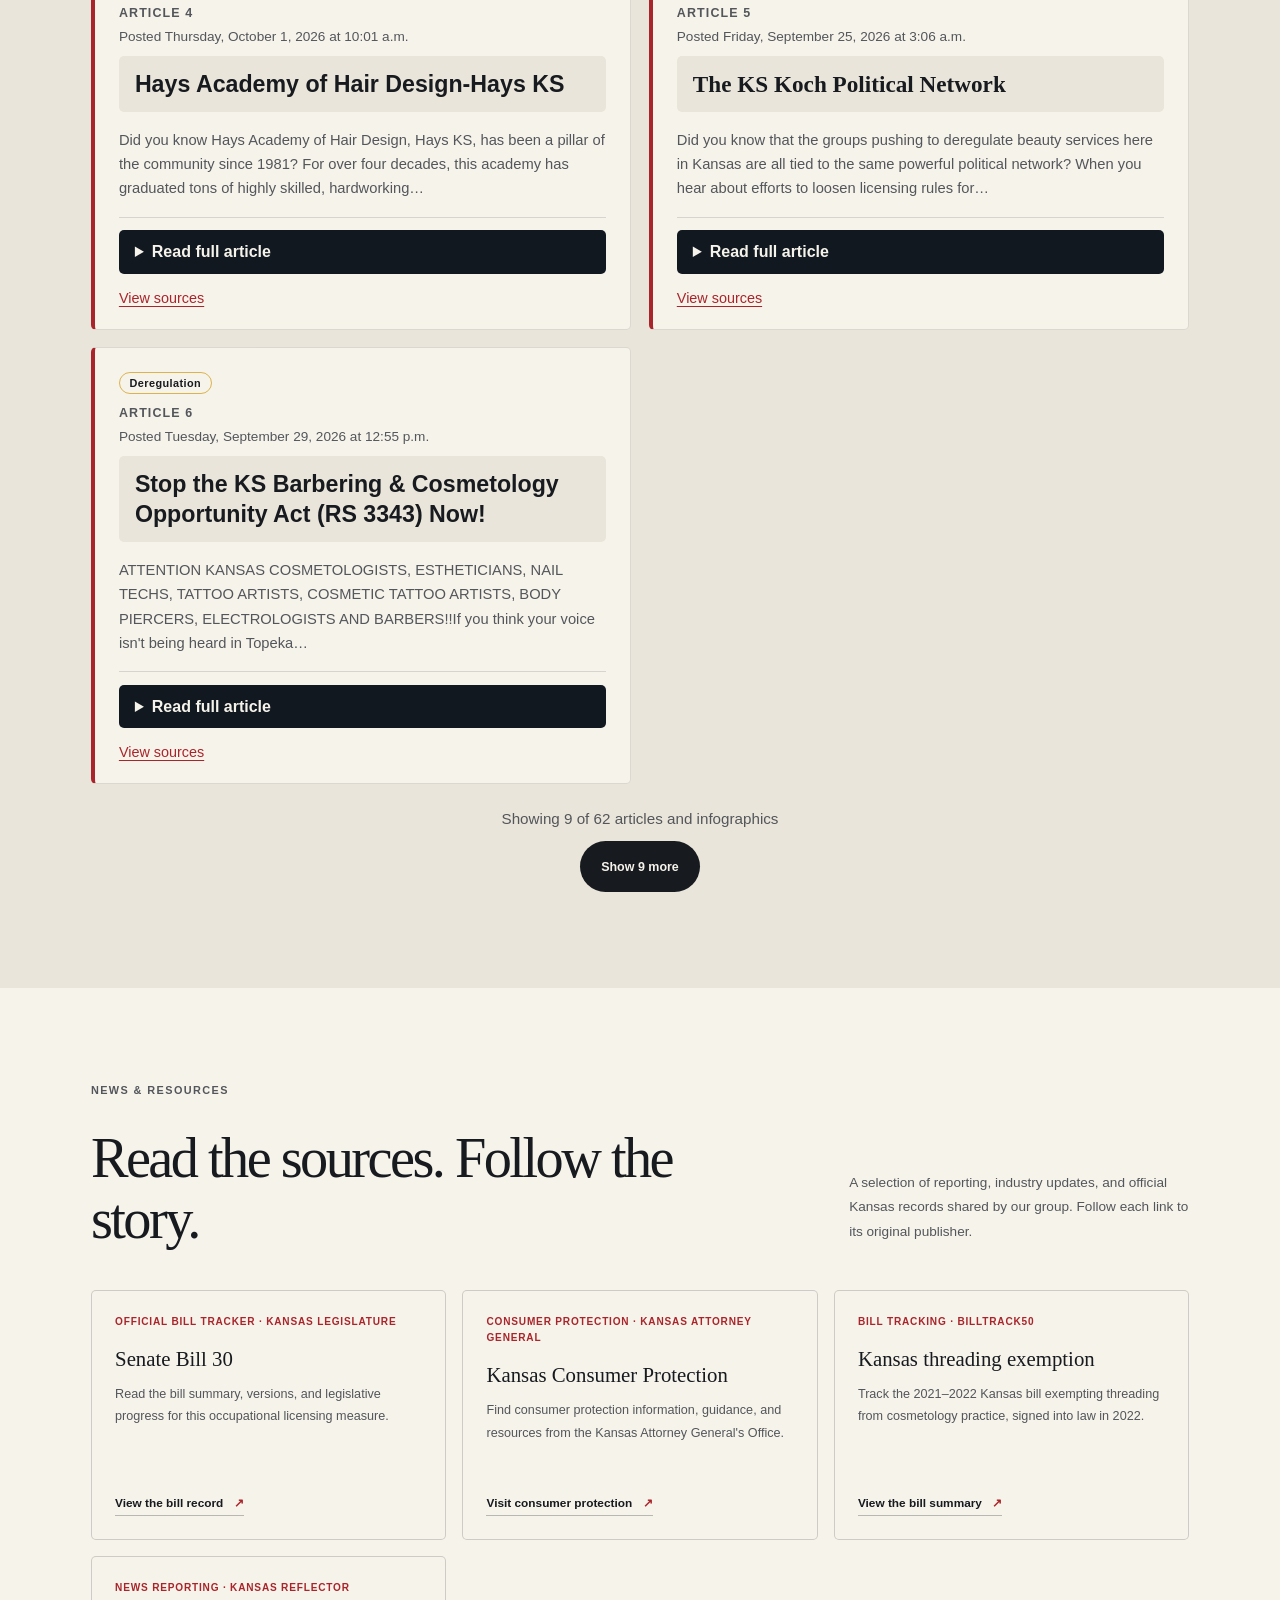
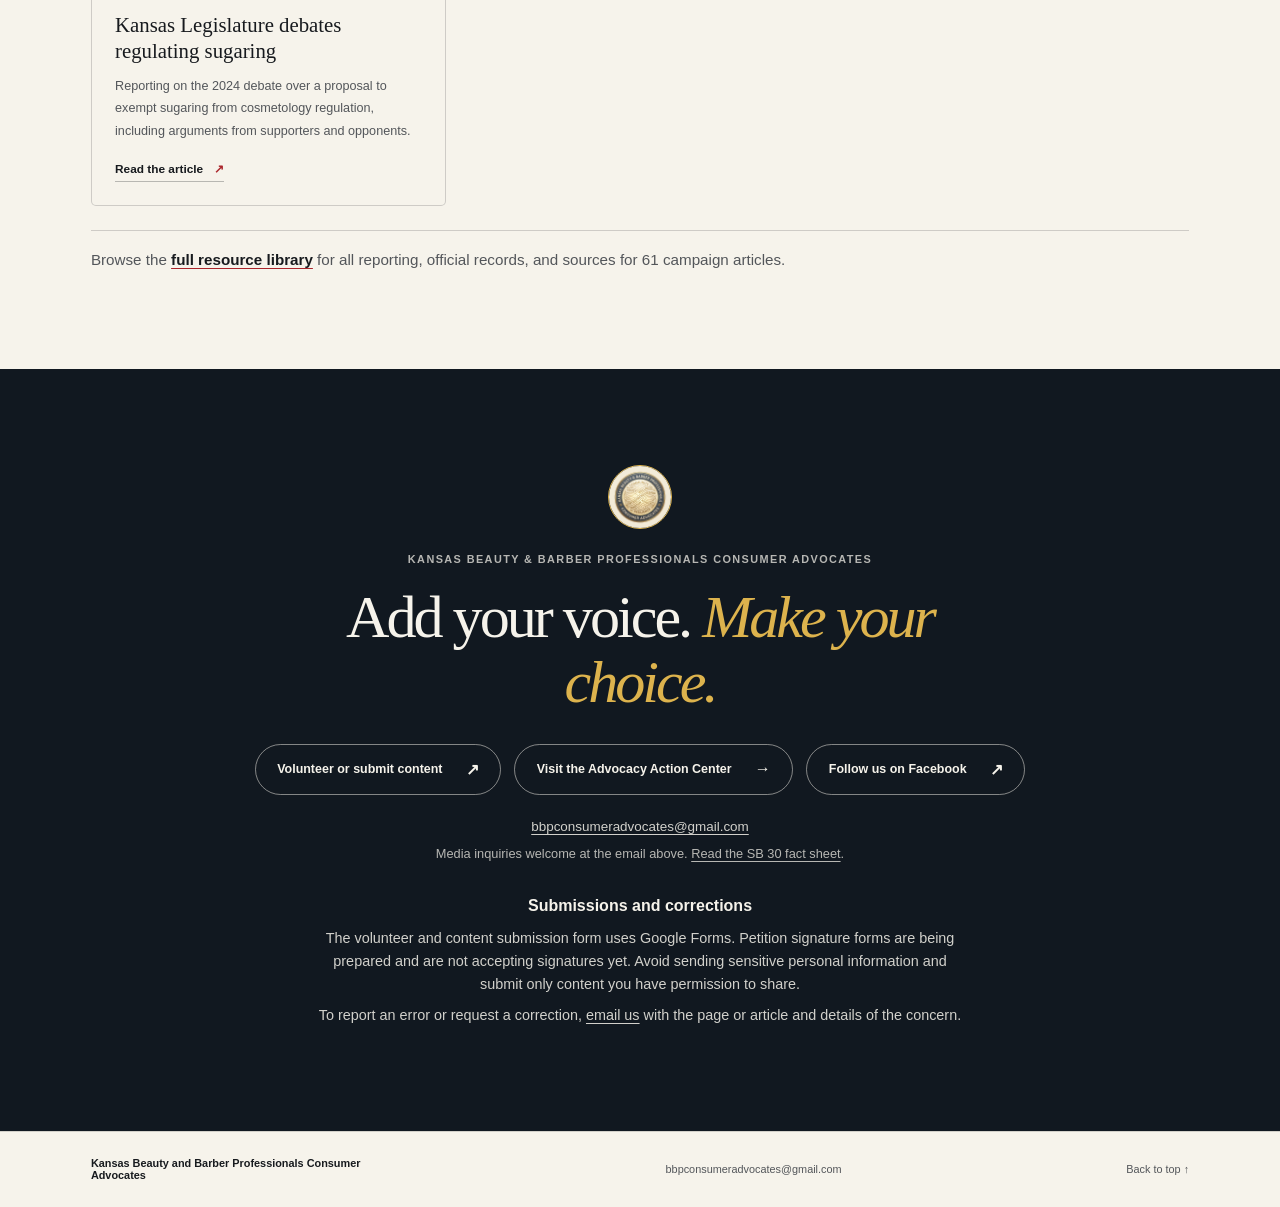
==== commit 11e0dde4: "Clarify article index labels and infographic preview Co-authored-by: Copilot <223556219+Copilot@user" ====
--- a/index.html
+++ b/index.html
@@ -252,7 +252,7 @@
               </select>
             </div>
           </div>
-          <ol class="article-index-list" id="article-index-list" aria-labelledby="article-index-title" tabindex="0"></ol>
+          <ul class="article-index-list" id="article-index-list" aria-labelledby="article-index-title" tabindex="0"></ul>
           <p class="article-index-status" id="article-index-status" role="status"></p>
         </div>
         <div class="gallery-grid" id="campaign-article-grid"></div>
--- a/styles.css
+++ b/styles.css
@@ -797,8 +797,14 @@
 }
 
 .article-card--infographic img {
+  width: 25%;
   height: auto;
   margin-bottom: 1rem;
+  transition: width 180ms ease;
+}
+
+.article-card--infographic.article-card--expanded img {
+  width: 100%;
 }
 
 .article-excerpt {
@@ -1665,8 +1671,9 @@
   grid-template-columns: repeat(2, minmax(0, 1fr));
   column-gap: 2rem;
   margin: 0;
-  padding-left: 1.5rem;
+  padding: 0;
   max-height: 22rem;
+  list-style: none;
   overflow-y: auto;
   overflow-x: hidden;
 }
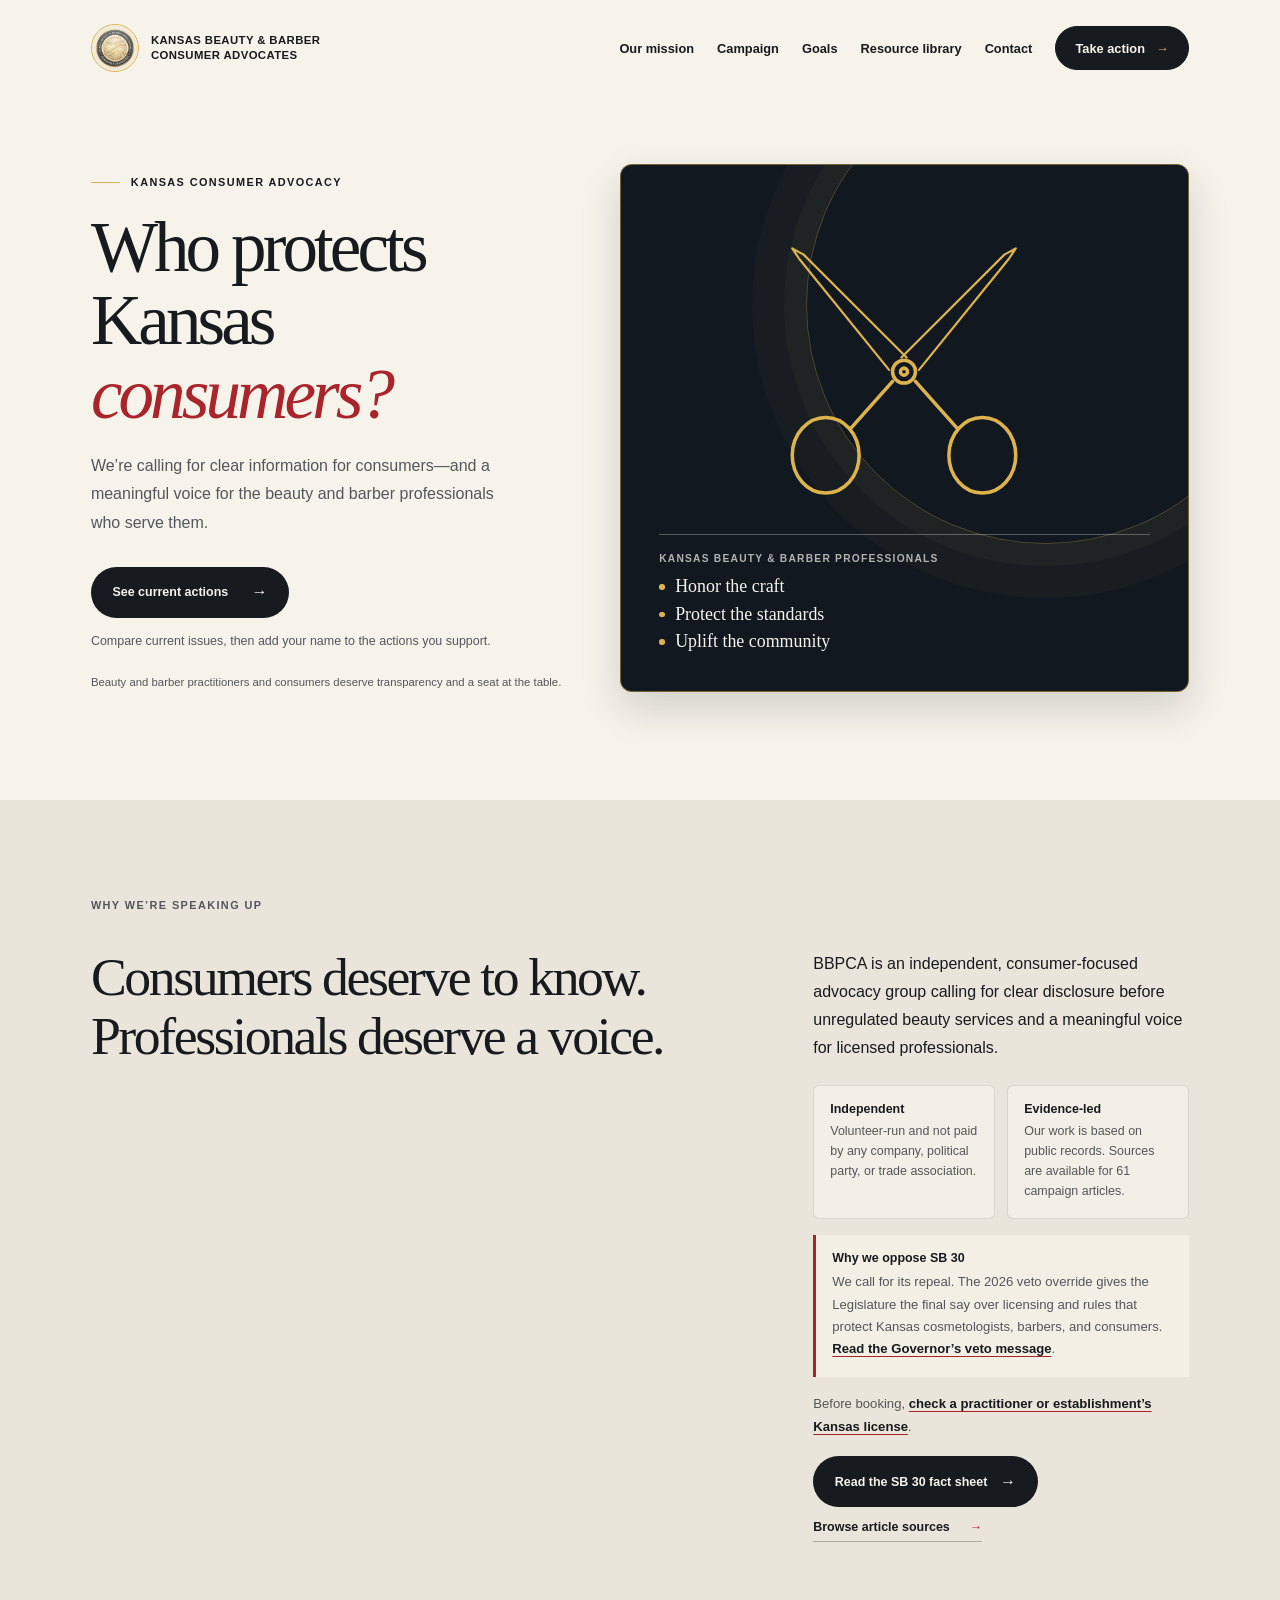
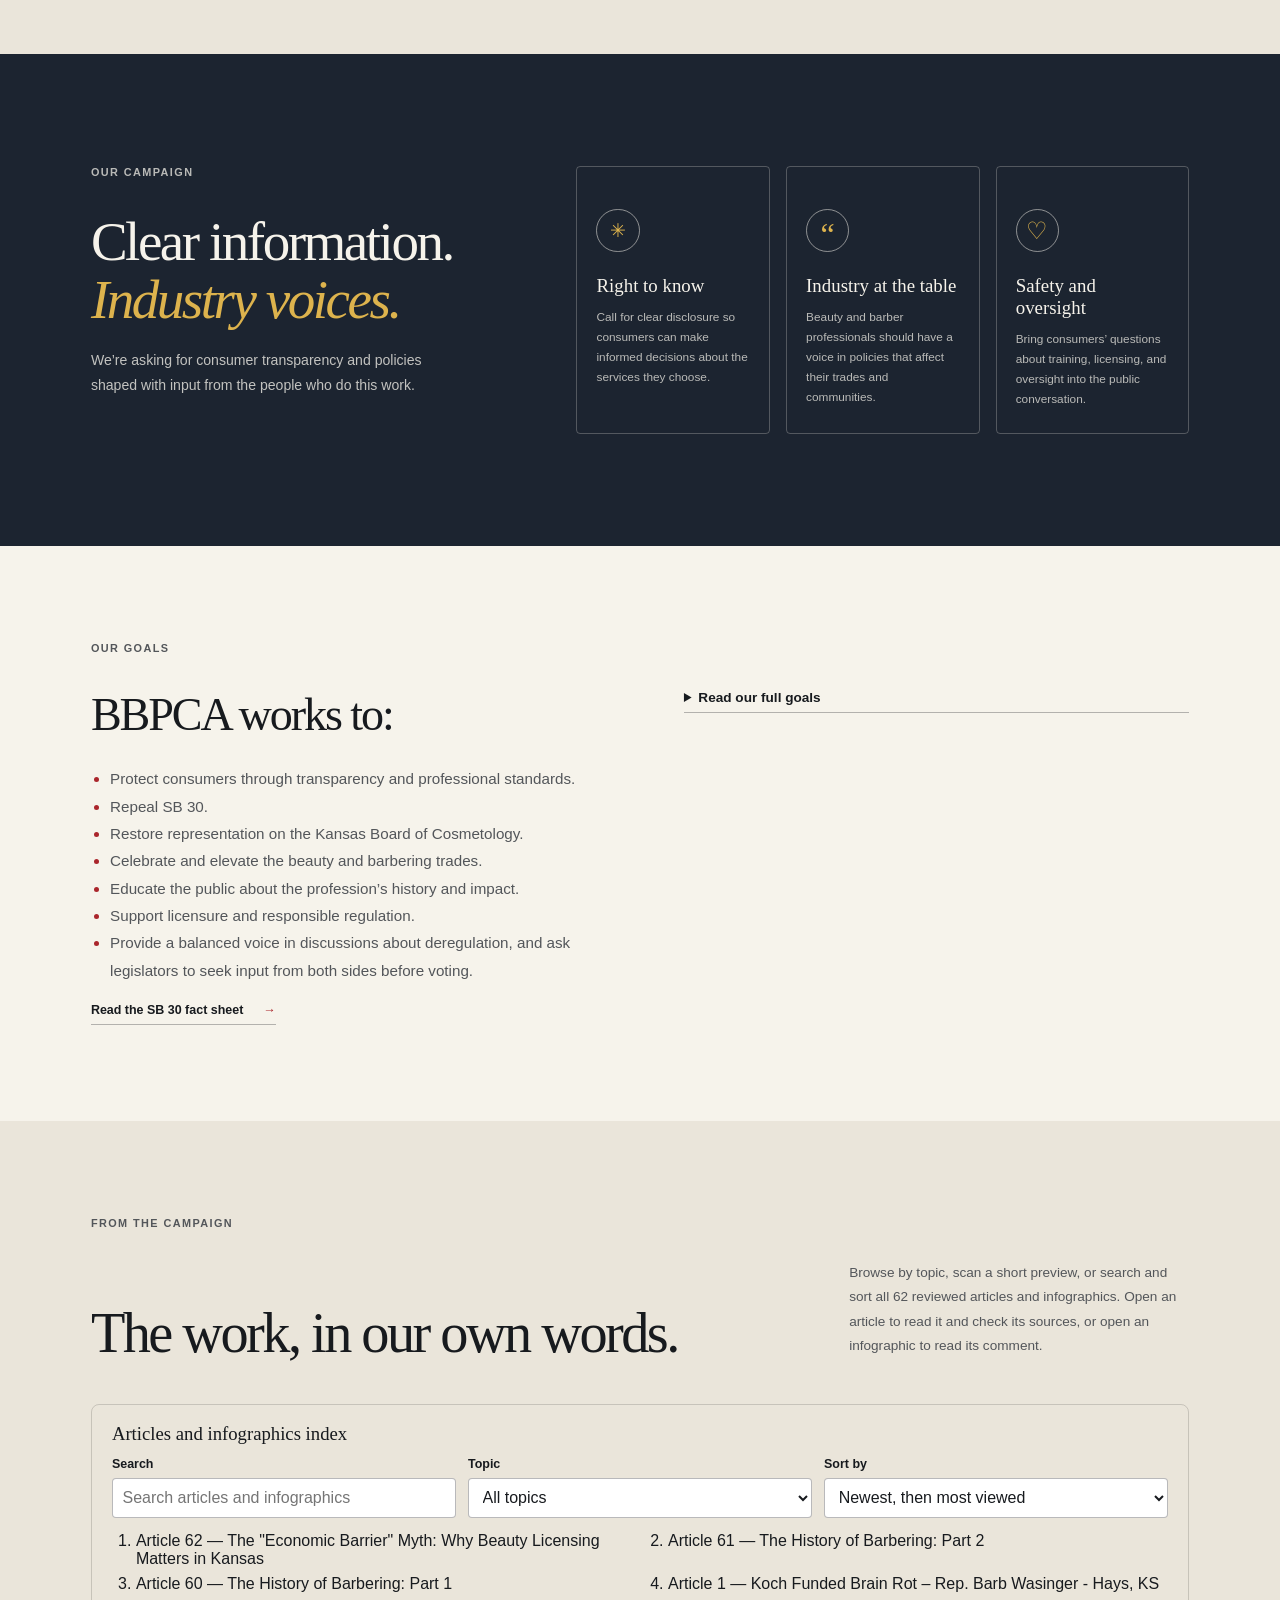
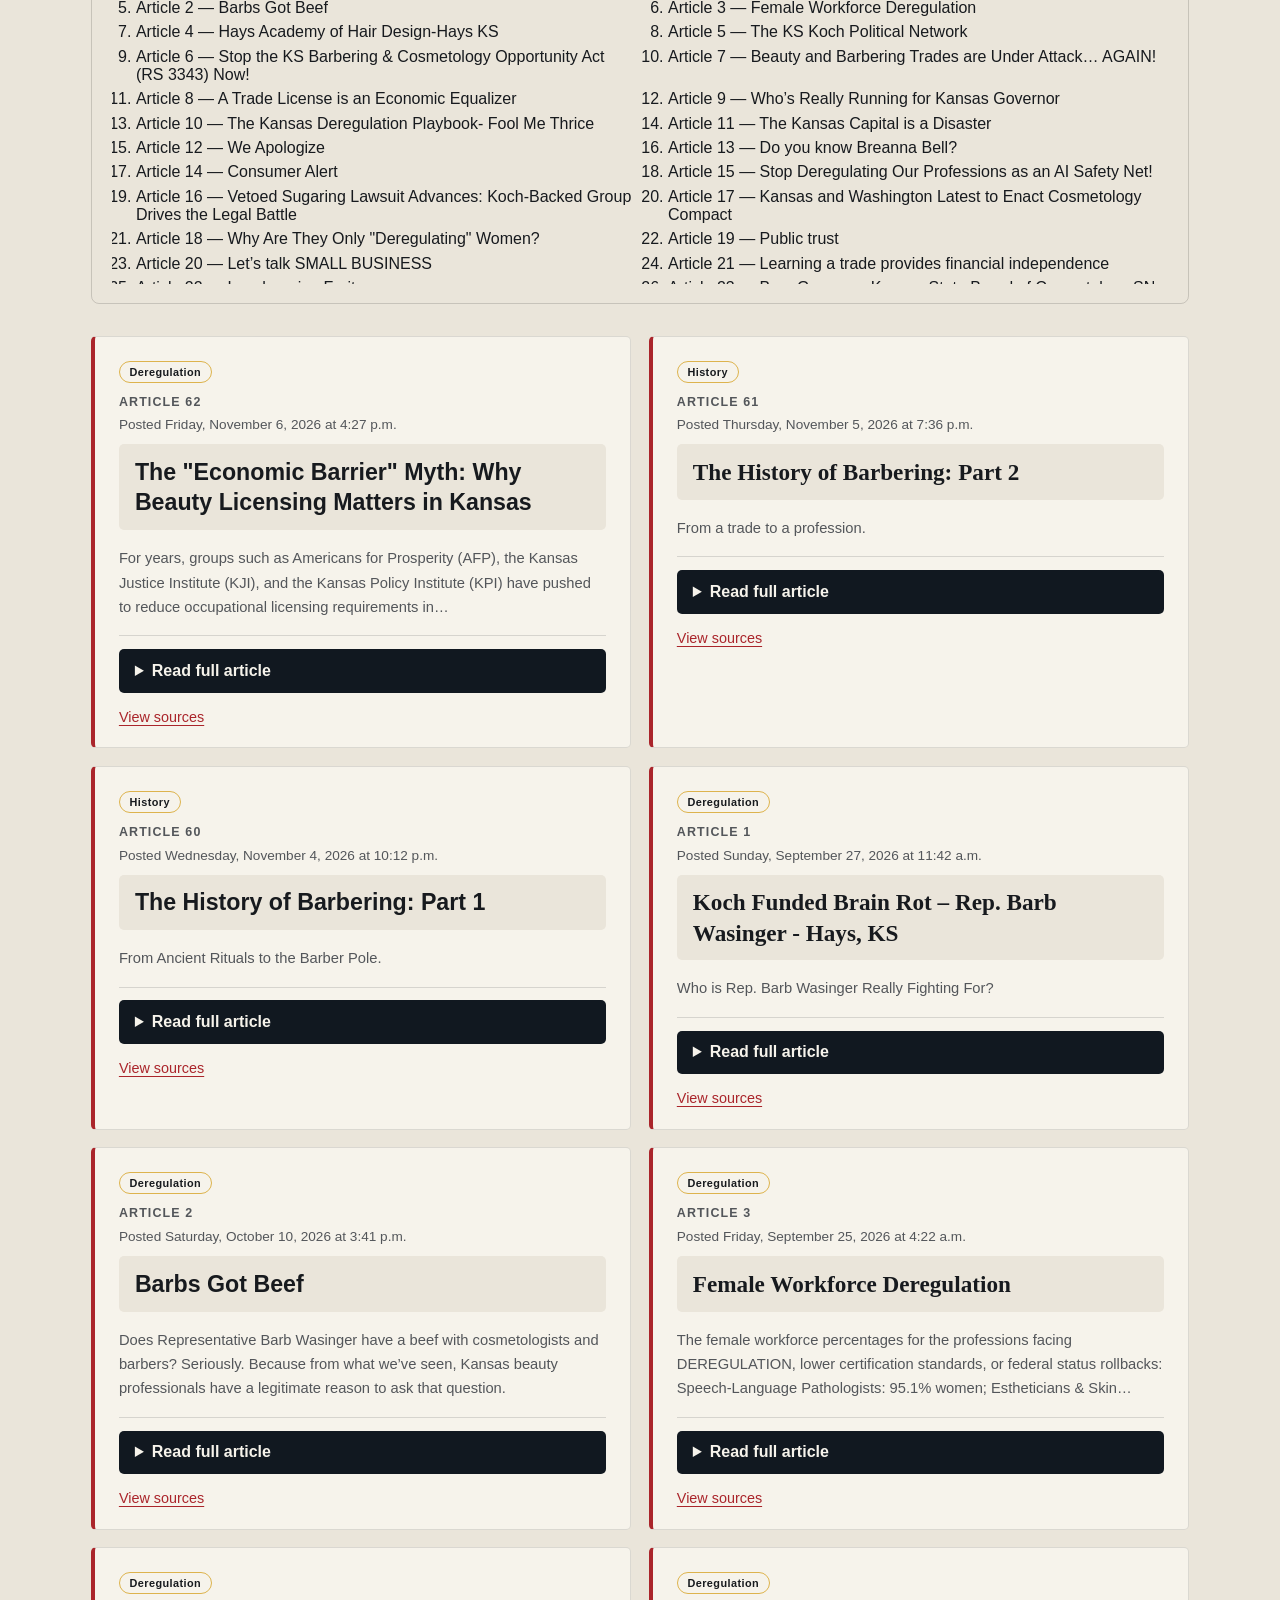
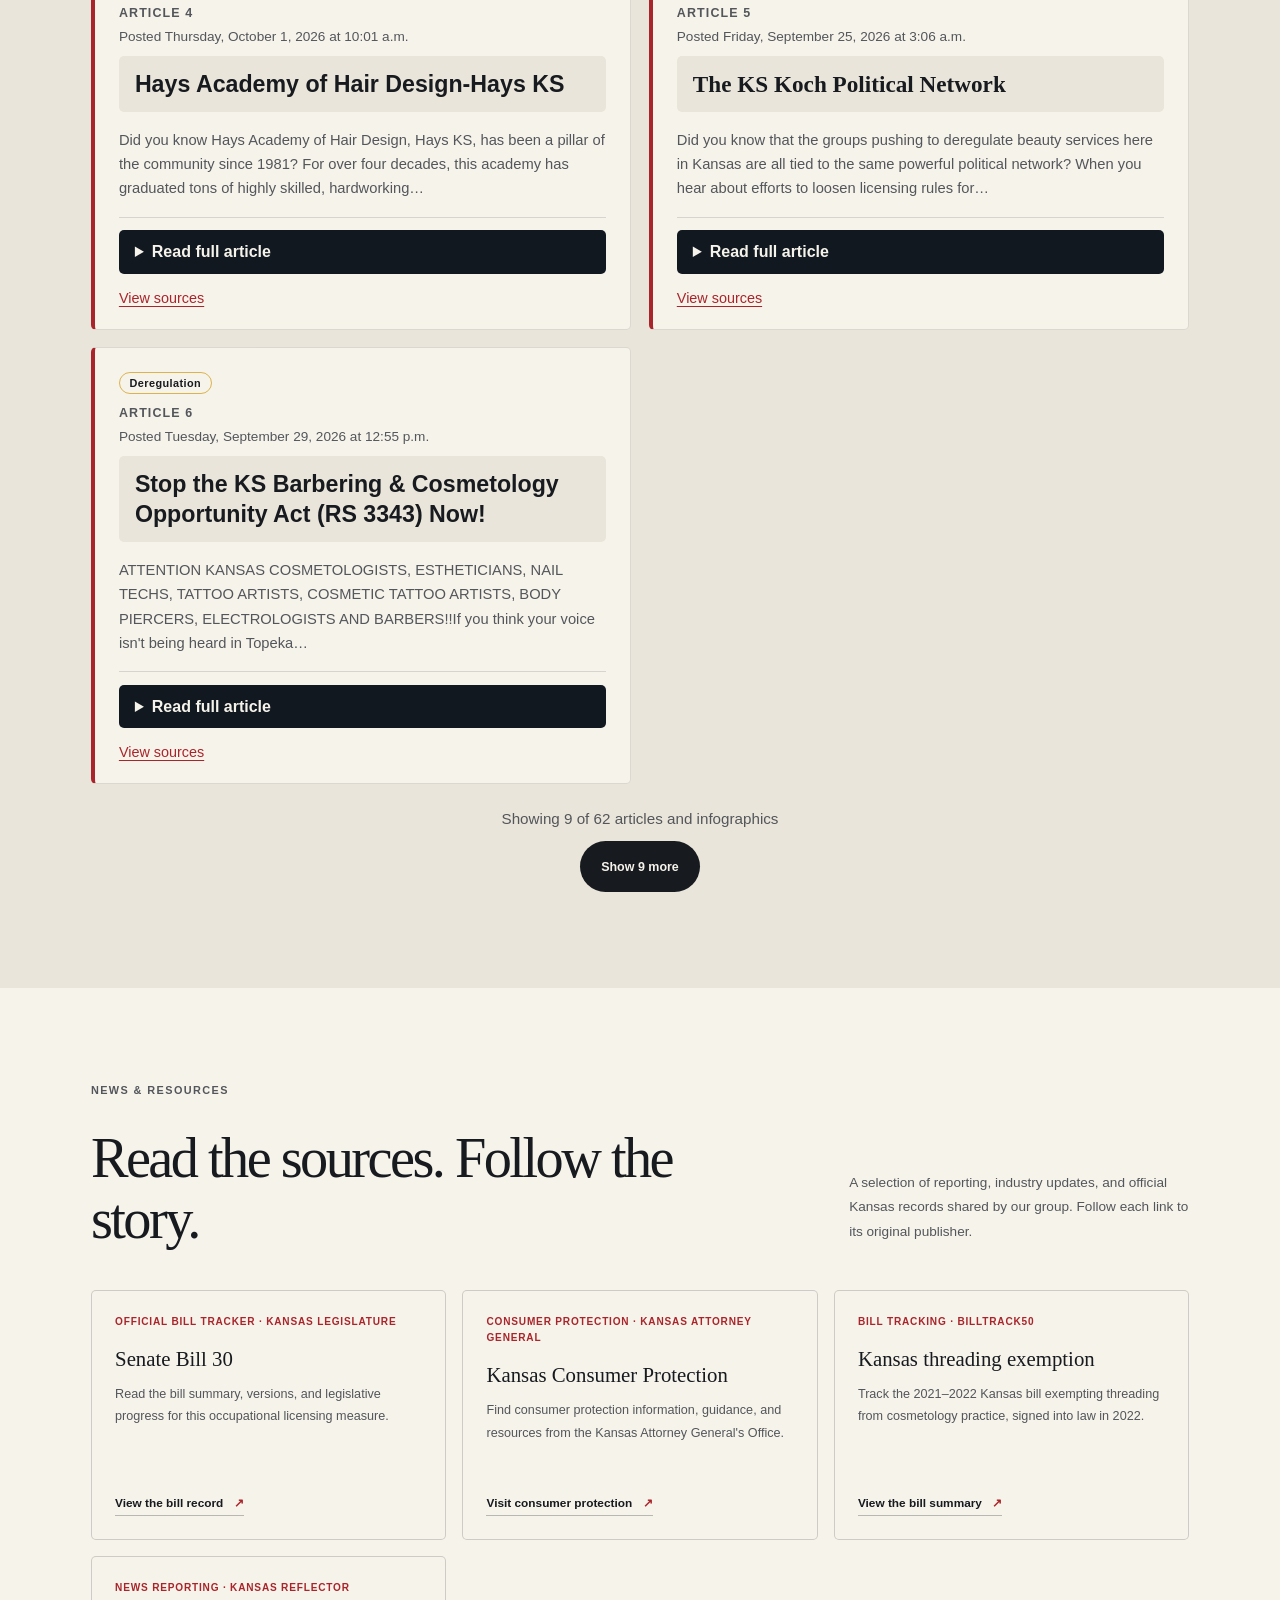
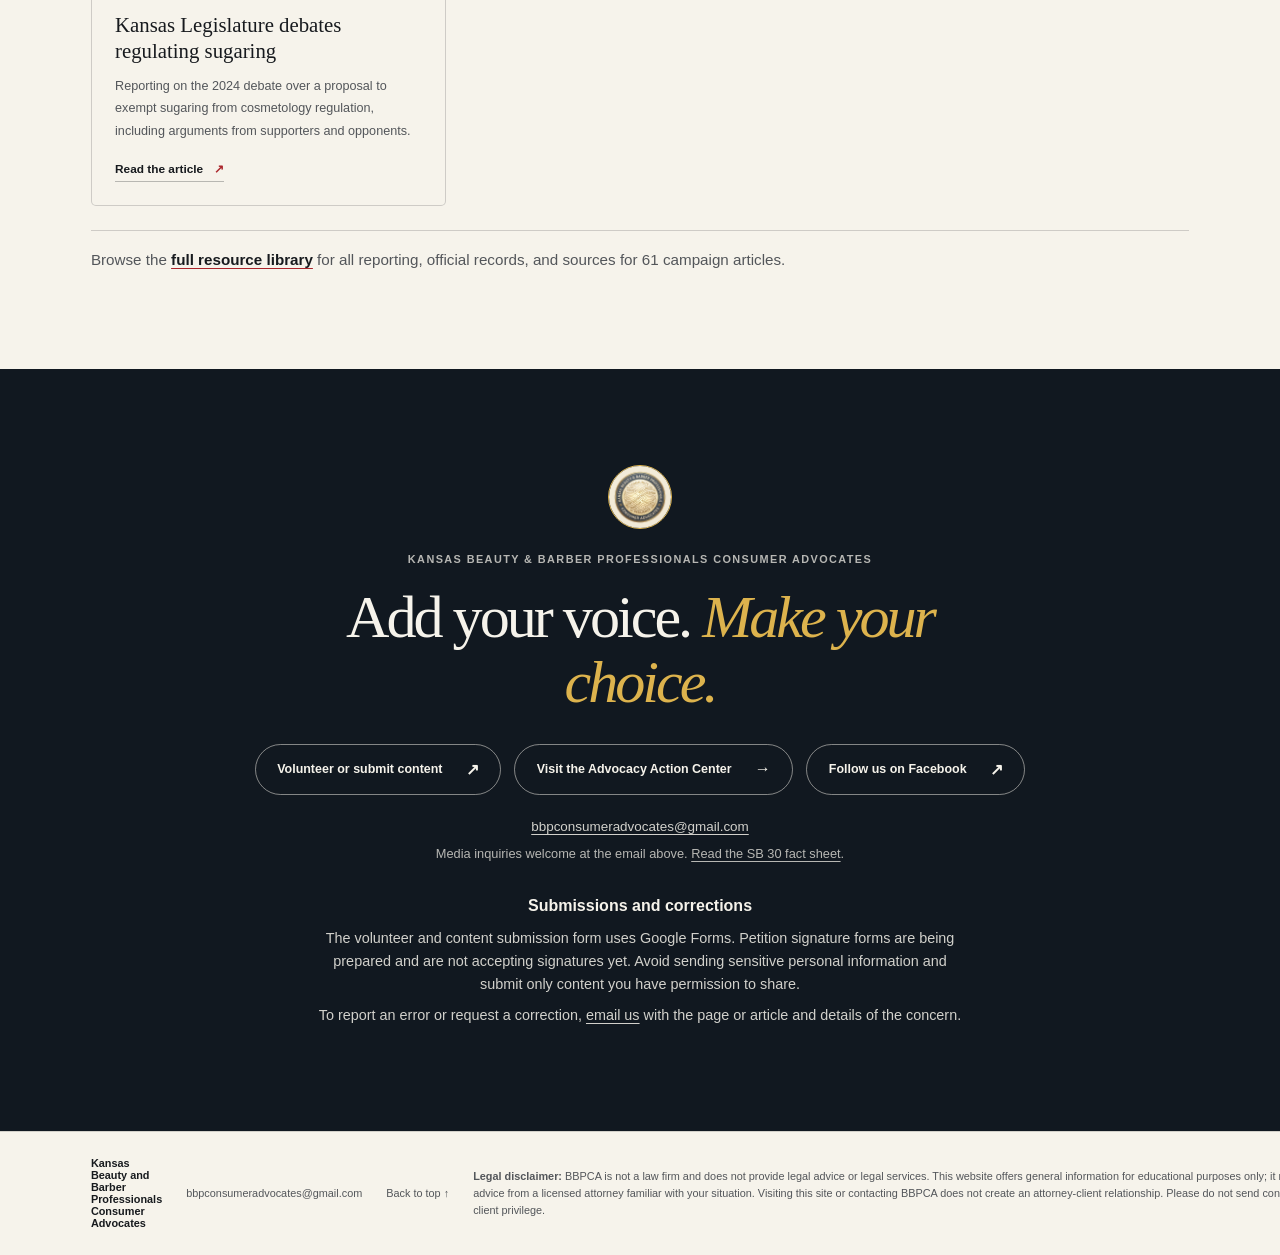
==== commit 9b8d1463: "Add legal disclaimer to site footers Co-authored-by: Copilot <223556219+Copilot@users.noreply.github" ====
--- a/index.html
+++ b/index.html
@@ -252,7 +252,7 @@
               </select>
             </div>
           </div>
-          <ul class="article-index-list" id="article-index-list" aria-labelledby="article-index-title" tabindex="0"></ul>
+          <ol class="article-index-list" id="article-index-list" aria-labelledby="article-index-title" tabindex="0"></ol>
           <p class="article-index-status" id="article-index-status" role="status"></p>
         </div>
         <div class="gallery-grid" id="campaign-article-grid"></div>
@@ -340,6 +340,7 @@
       <a class="footer-brand" href="#home">Kansas Beauty and Barber Professionals Consumer Advocates</a>
       <a href="mailto:bbpconsumeradvocates@gmail.com">bbpconsumeradvocates@gmail.com</a>
       <a href="#home" class="back-top">Back to top ↑</a>
+      <p class="site-disclaimer"><strong>Legal disclaimer:</strong> BBPCA is not a law firm and does not provide legal advice or legal services. This website offers general information for educational purposes only; it may not be current or complete and is not a substitute for advice from a licensed attorney familiar with your situation. Visiting this site or contacting BBPCA does not create an attorney-client relationship. Please do not send confidential information expecting it to be protected by attorney-client privilege.</p>
     </footer>
   </body>
 </html>
--- a/styles.css
+++ b/styles.css
@@ -797,14 +797,8 @@
 }
 
 .article-card--infographic img {
-  width: 25%;
   height: auto;
   margin-bottom: 1rem;
-  transition: width 180ms ease;
-}
-
-.article-card--infographic.article-card--expanded img {
-  width: 100%;
 }
 
 .article-excerpt {
@@ -1262,6 +1256,13 @@
   border-top: 1px solid rgba(23, 26, 30, 0.16);
   color: var(--muted-ink);
   font-size: 0.68rem;
+}
+
+.site-disclaimer {
+  flex: 1 0 100%;
+  max-width: 1100px;
+  margin: 0;
+  line-height: 1.55;
 }
 
 .footer-brand {
@@ -1671,9 +1672,8 @@
   grid-template-columns: repeat(2, minmax(0, 1fr));
   column-gap: 2rem;
   margin: 0;
-  padding: 0;
+  padding-left: 1.5rem;
   max-height: 22rem;
-  list-style: none;
   overflow-y: auto;
   overflow-x: hidden;
 }
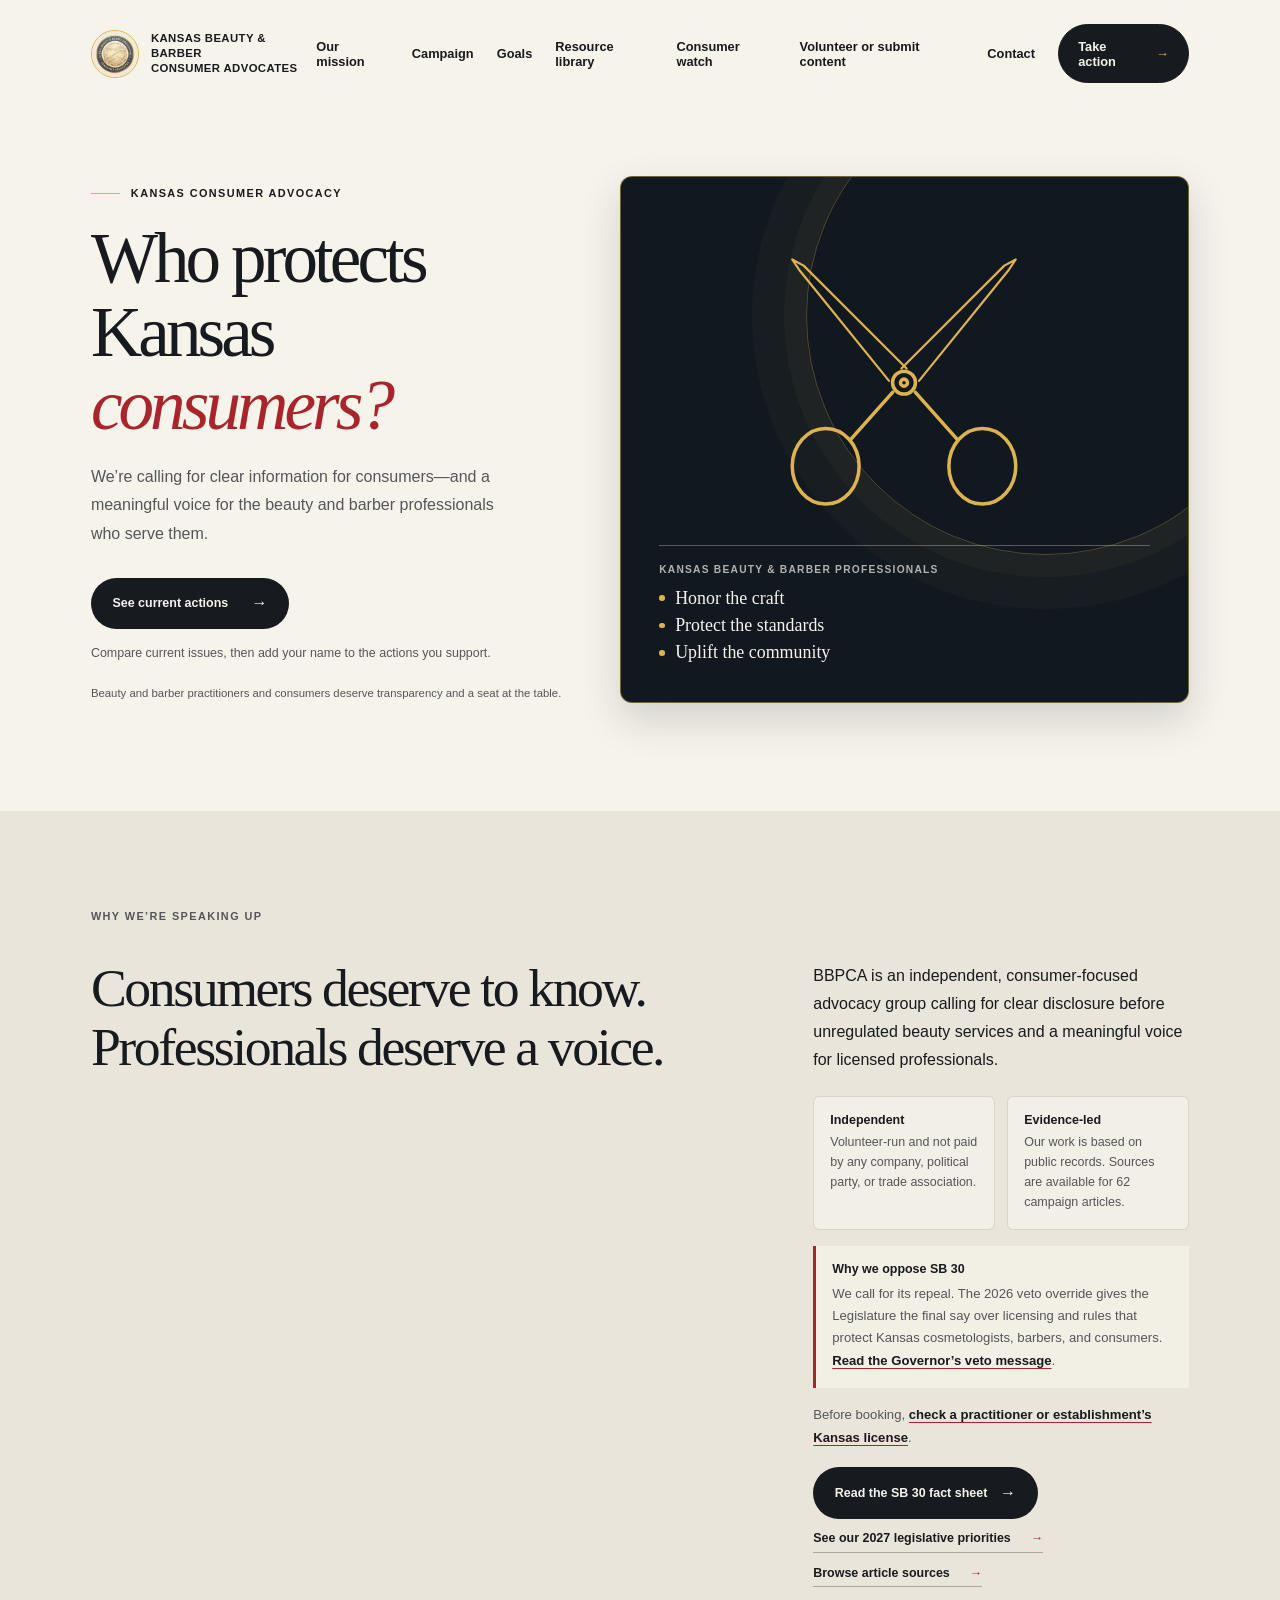
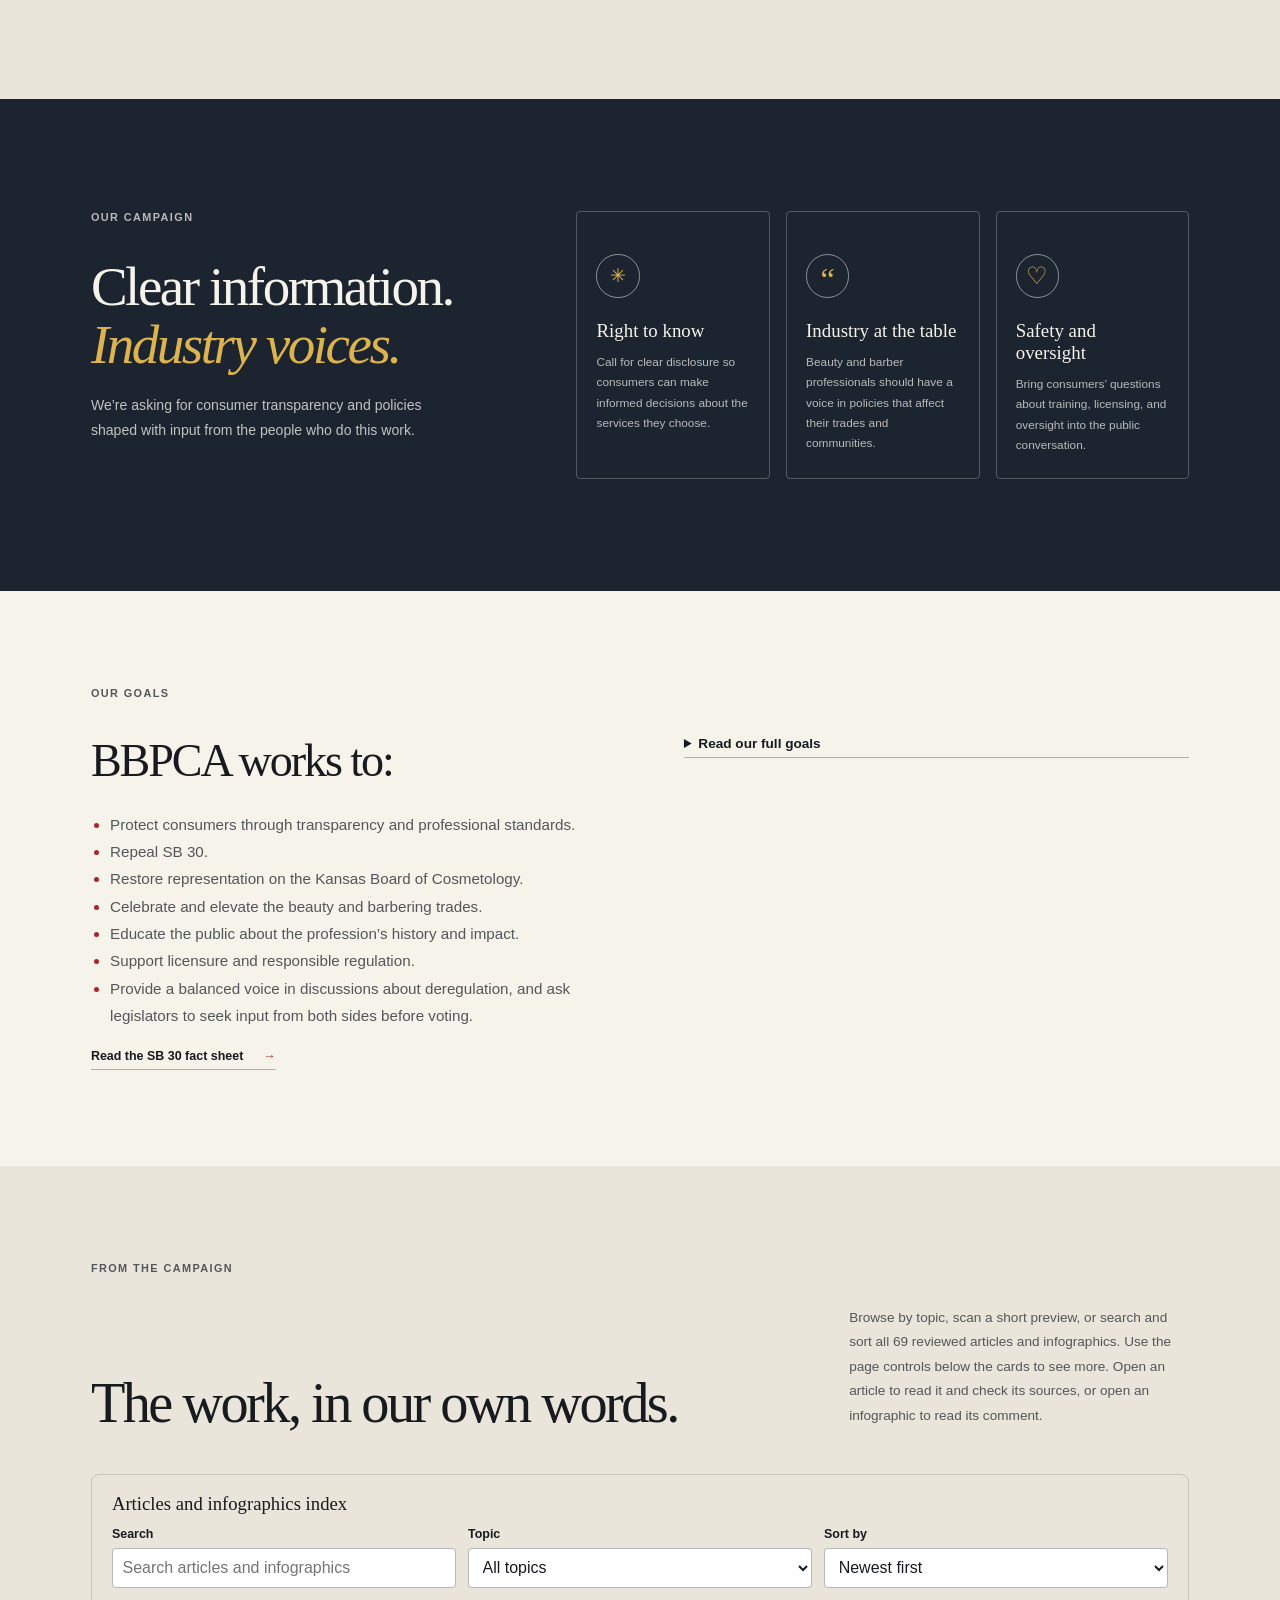
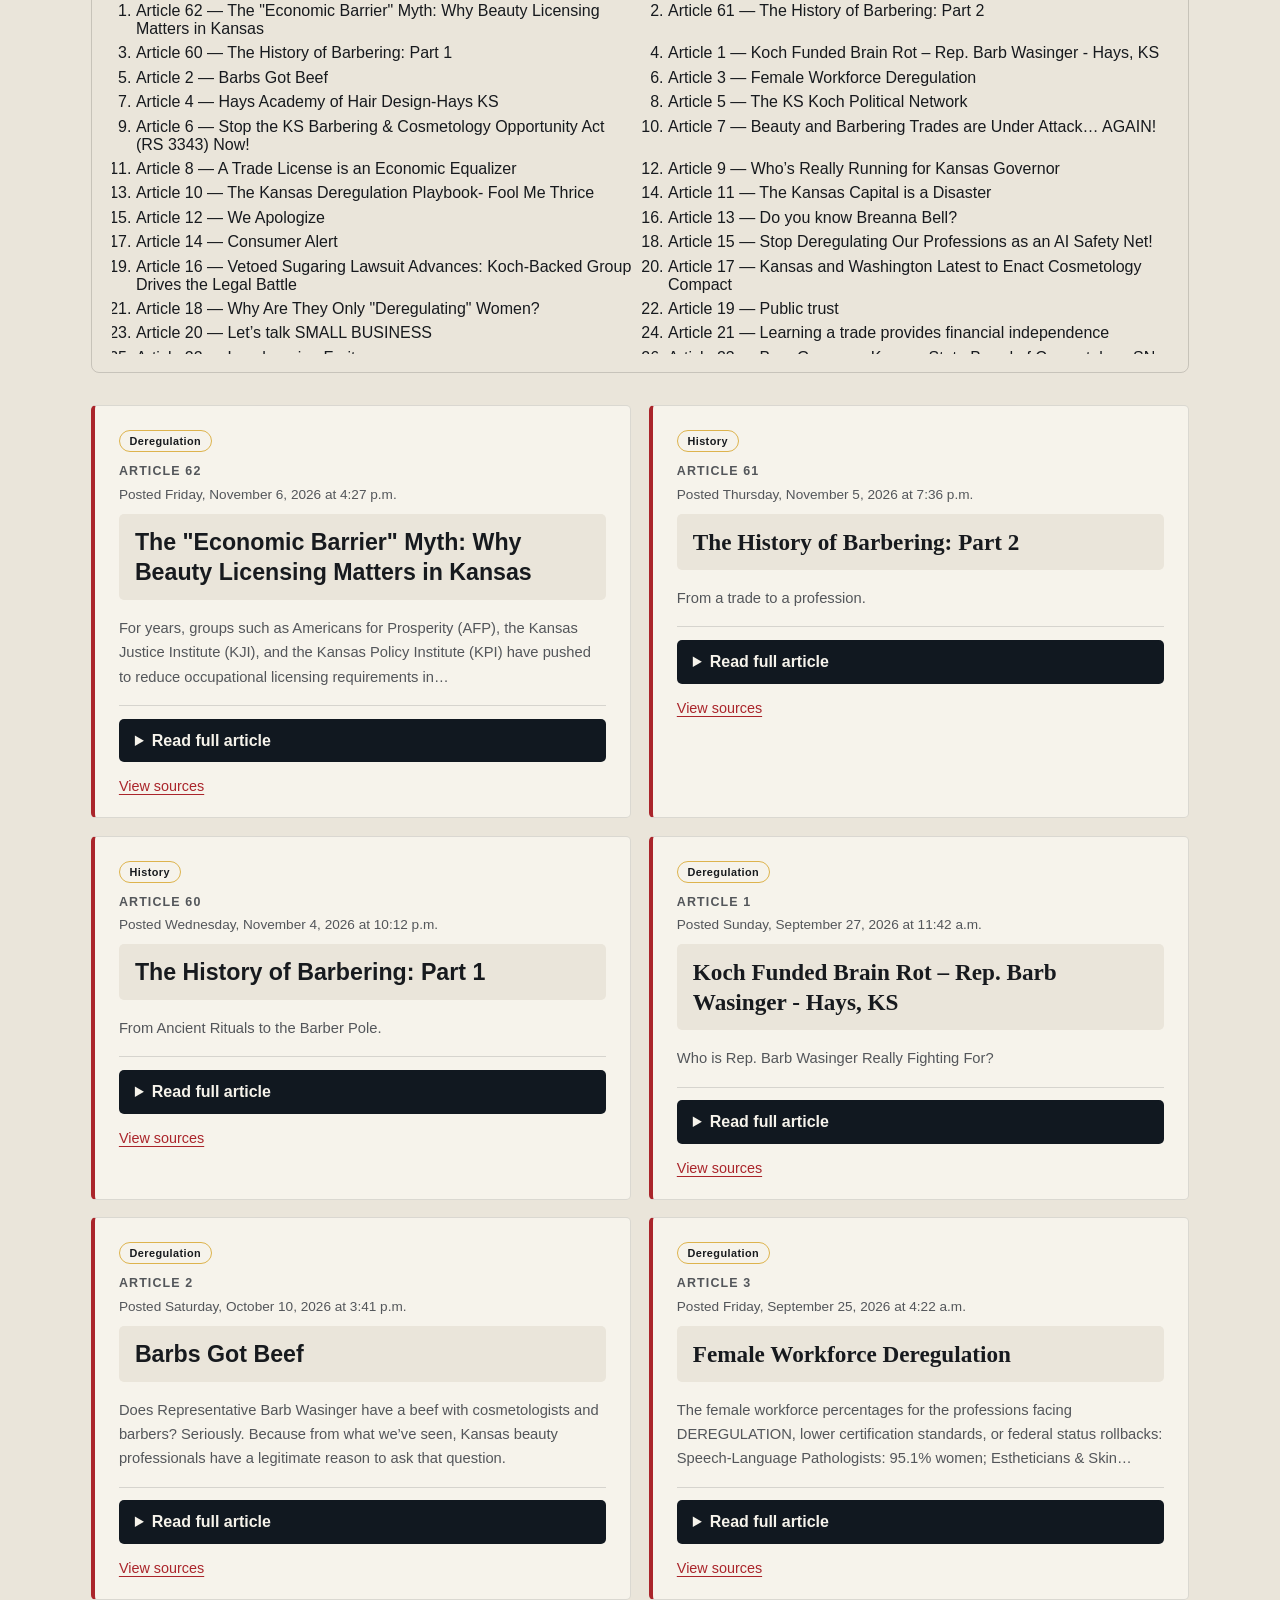
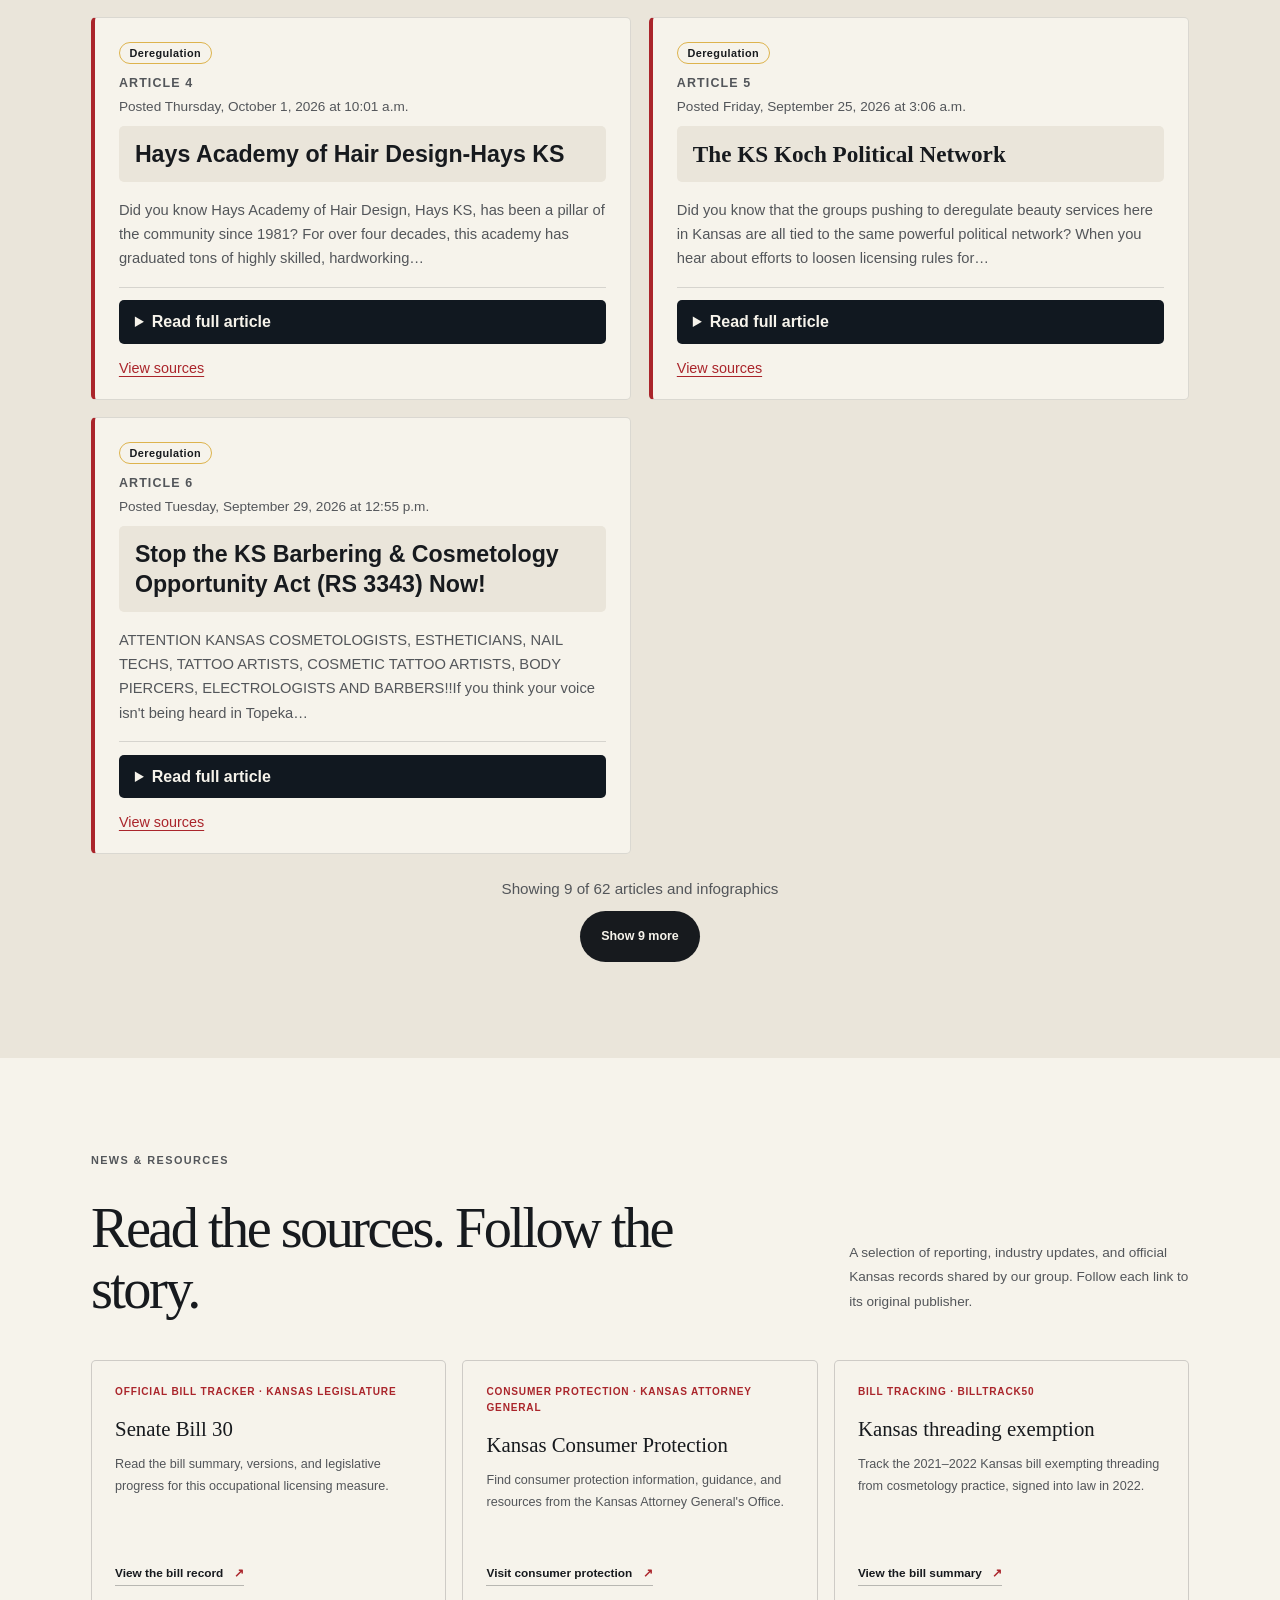
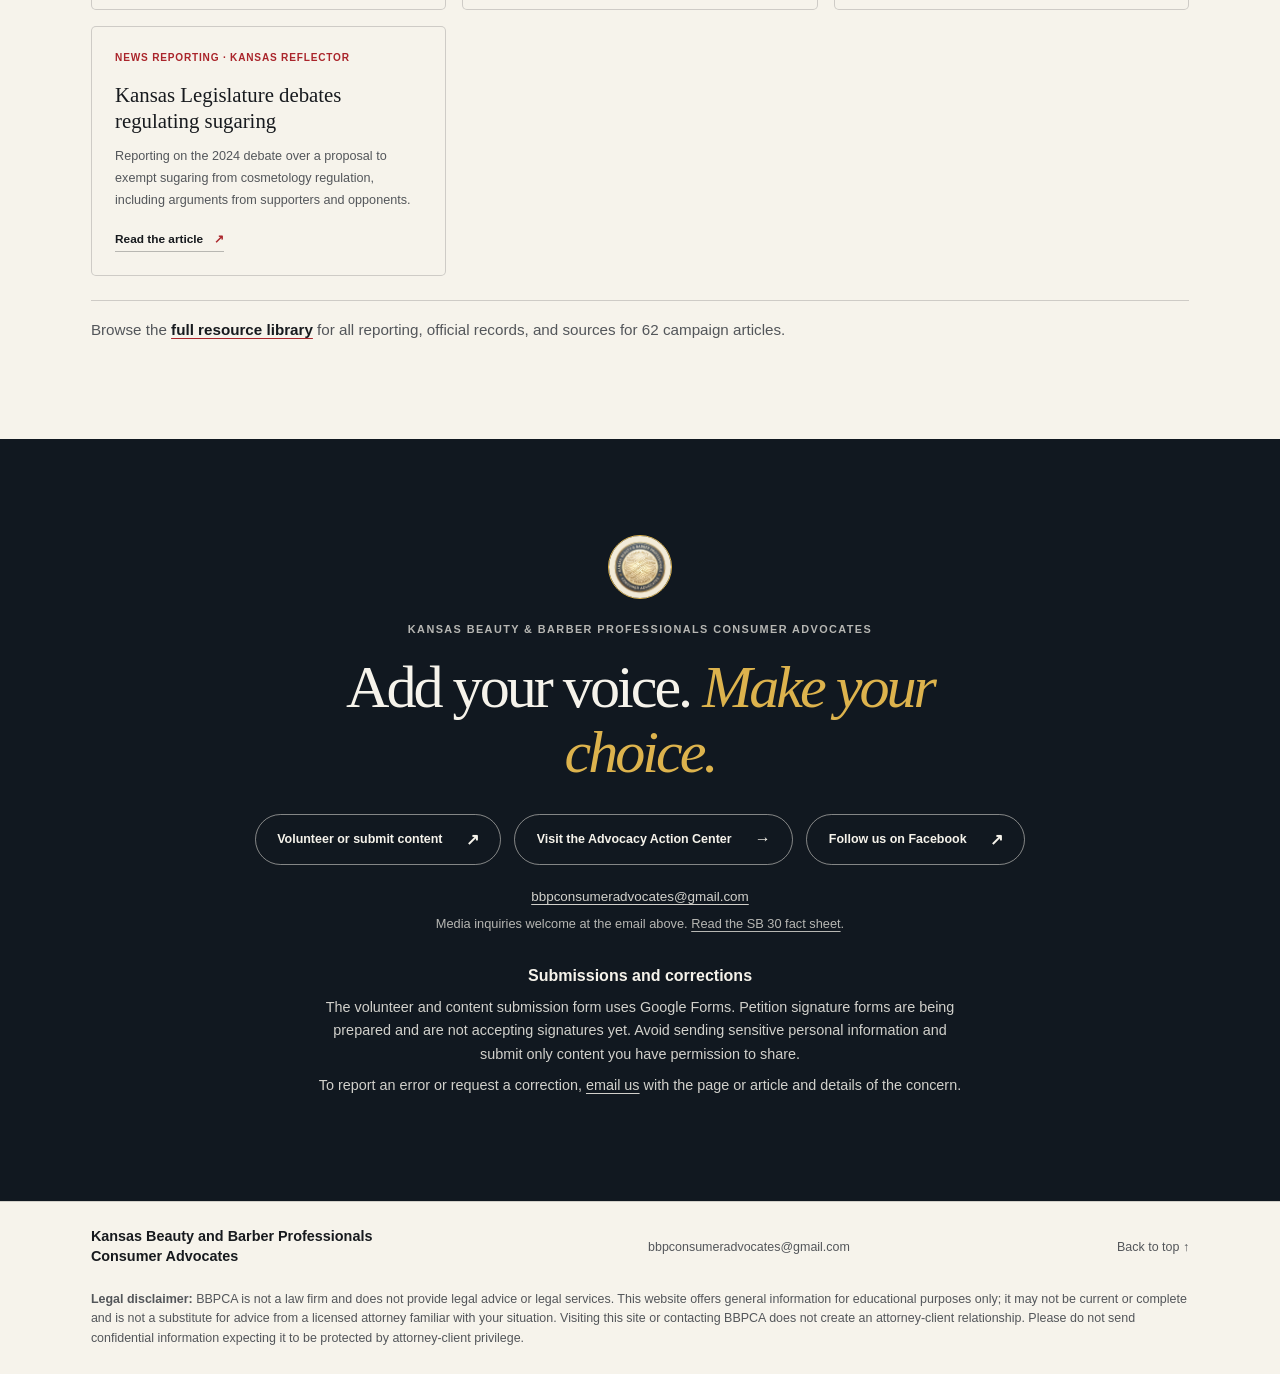
==== commit e889fca3: "Add 2027 legislative and public health priorities Co-authored-by: Copilot <223556219+Copilot@users.n" ====
--- a/index.html
+++ b/index.html
@@ -45,6 +45,7 @@
     <script src="campaign-articles-data.js" defer></script>
     <script src="article-sources-data.js" defer></script>
     <script src="campaign-articles.js" defer></script>
+    <script src="analytics.js"></script>
     <script
       data-goatcounter="https://bbpconsumeradvocates.goatcounter.com/count"
       async
@@ -65,6 +66,8 @@
         <a href="#campaign">Campaign</a>
         <a href="#goals">Goals</a>
         <a href="resources.html">Resource library</a>
+        <a href="consumer-watch.html">Consumer watch</a>
+        <a href="https://forms.gle/TMVUTo8ksJBRV3kx7" target="_blank" rel="noopener noreferrer">Volunteer or submit content</a>
         <a href="#contact">Contact</a>
         <a class="nav-cta" href="advocacy-action-center.html">Take action <span aria-hidden="true">→</span></a>
       </nav>
@@ -79,6 +82,8 @@
           <a href="#campaign">Campaign</a>
           <a href="#goals">Goals</a>
           <a href="resources.html">Resource library</a>
+          <a href="consumer-watch.html">Consumer watch</a>
+          <a href="https://forms.gle/TMVUTo8ksJBRV3kx7" target="_blank" rel="noopener noreferrer">Volunteer or submit content</a>
           <a href="#contact">Contact</a>
           <a class="nav-cta" href="advocacy-action-center.html">Take action <span aria-hidden="true">→</span></a>
         </nav>
@@ -138,7 +143,7 @@
               </article>
               <article class="intro-proof-point">
                 <h3>Evidence-led</h3>
-                <p>Our work is based on public records. Sources are available for 61 campaign articles.</p>
+                <p>Our work is based on public records. Sources are available for 62 campaign articles.</p>
               </article>
             </div>
             <div class="intro-policy-note">
@@ -154,6 +159,7 @@
             </p>
             <div class="intro-actions">
               <a class="button button-dark" href="fact-sheet.html">Read the SB 30 fact sheet <span aria-hidden="true">→</span></a>
+              <a class="text-link" href="2027-priorities.html">See our 2027 legislative priorities <span aria-hidden="true">→</span></a>
               <a class="text-link" href="resources.html">Browse article sources <span aria-hidden="true">→</span></a>
             </div>
           </div>
@@ -221,7 +227,7 @@
         <div class="section-label">From the campaign</div>
         <div class="gallery-heading">
           <h2 id="gallery-title">The work, in our own words.</h2>
-          <p>Browse by topic, scan a short preview, or search and sort all 62 reviewed articles and infographics. Open an article to read it and check its sources, or open an infographic to read its comment.</p>
+          <p>Browse by topic, scan a short preview, or search and sort all 69 reviewed articles and infographics. Use the page controls below the cards to see more. Open an article to read it and check its sources, or open an infographic to read its comment.</p>
         </div>
         <div class="article-index" id="article-index">
           <div class="article-index-controls">
@@ -245,7 +251,7 @@
             <div class="article-index-field">
               <label for="article-sort">Sort by</label>
               <select id="article-sort">
-                <option value="views">Newest, then most viewed</option>
+                <option value="newest">Newest first</option>
                 <option value="number">Article or infographic number</option>
                 <option value="az">Title A&ndash;Z</option>
                 <option value="za">Title Z&ndash;A</option>
@@ -314,7 +320,7 @@
           </article>
         </div>
 
-        <p class="resource-library-link">Browse the <a href="resources.html">full resource library</a> for all reporting, official records, and sources for 61 campaign articles.</p>
+        <p class="resource-library-link">Browse the <a href="resources.html">full resource library</a> for all reporting, official records, and sources for 62 campaign articles.</p>
       </section>
 
       <section class="closing-section" id="contact" aria-labelledby="closing-title">
--- a/styles.css
+++ b/styles.css
@@ -1249,13 +1249,14 @@
 
 .site-footer {
   display: flex;
+  flex-wrap: wrap;
   align-items: center;
   justify-content: space-between;
   gap: 1.5rem;
   padding: 1.6rem 7.1%;
   border-top: 1px solid rgba(23, 26, 30, 0.16);
   color: var(--muted-ink);
-  font-size: 0.68rem;
+  font-size: 0.78rem;
 }
 
 .site-disclaimer {
@@ -1268,7 +1269,9 @@
 .footer-brand {
   max-width: 290px;
   color: var(--ink);
-  font-weight: 700;
+  font-size: 0.9rem;
+  font-weight: 700;
+  line-height: 1.35;
 }
 
 .back-top {
@@ -1587,8 +1590,7 @@
     max-width: none;
   }
 
-  .site-footer > a:nth-child(2) {
-    order: 1;
+  .site-footer > a[href^="mailto:"] {
     width: 100%;
   }
 }
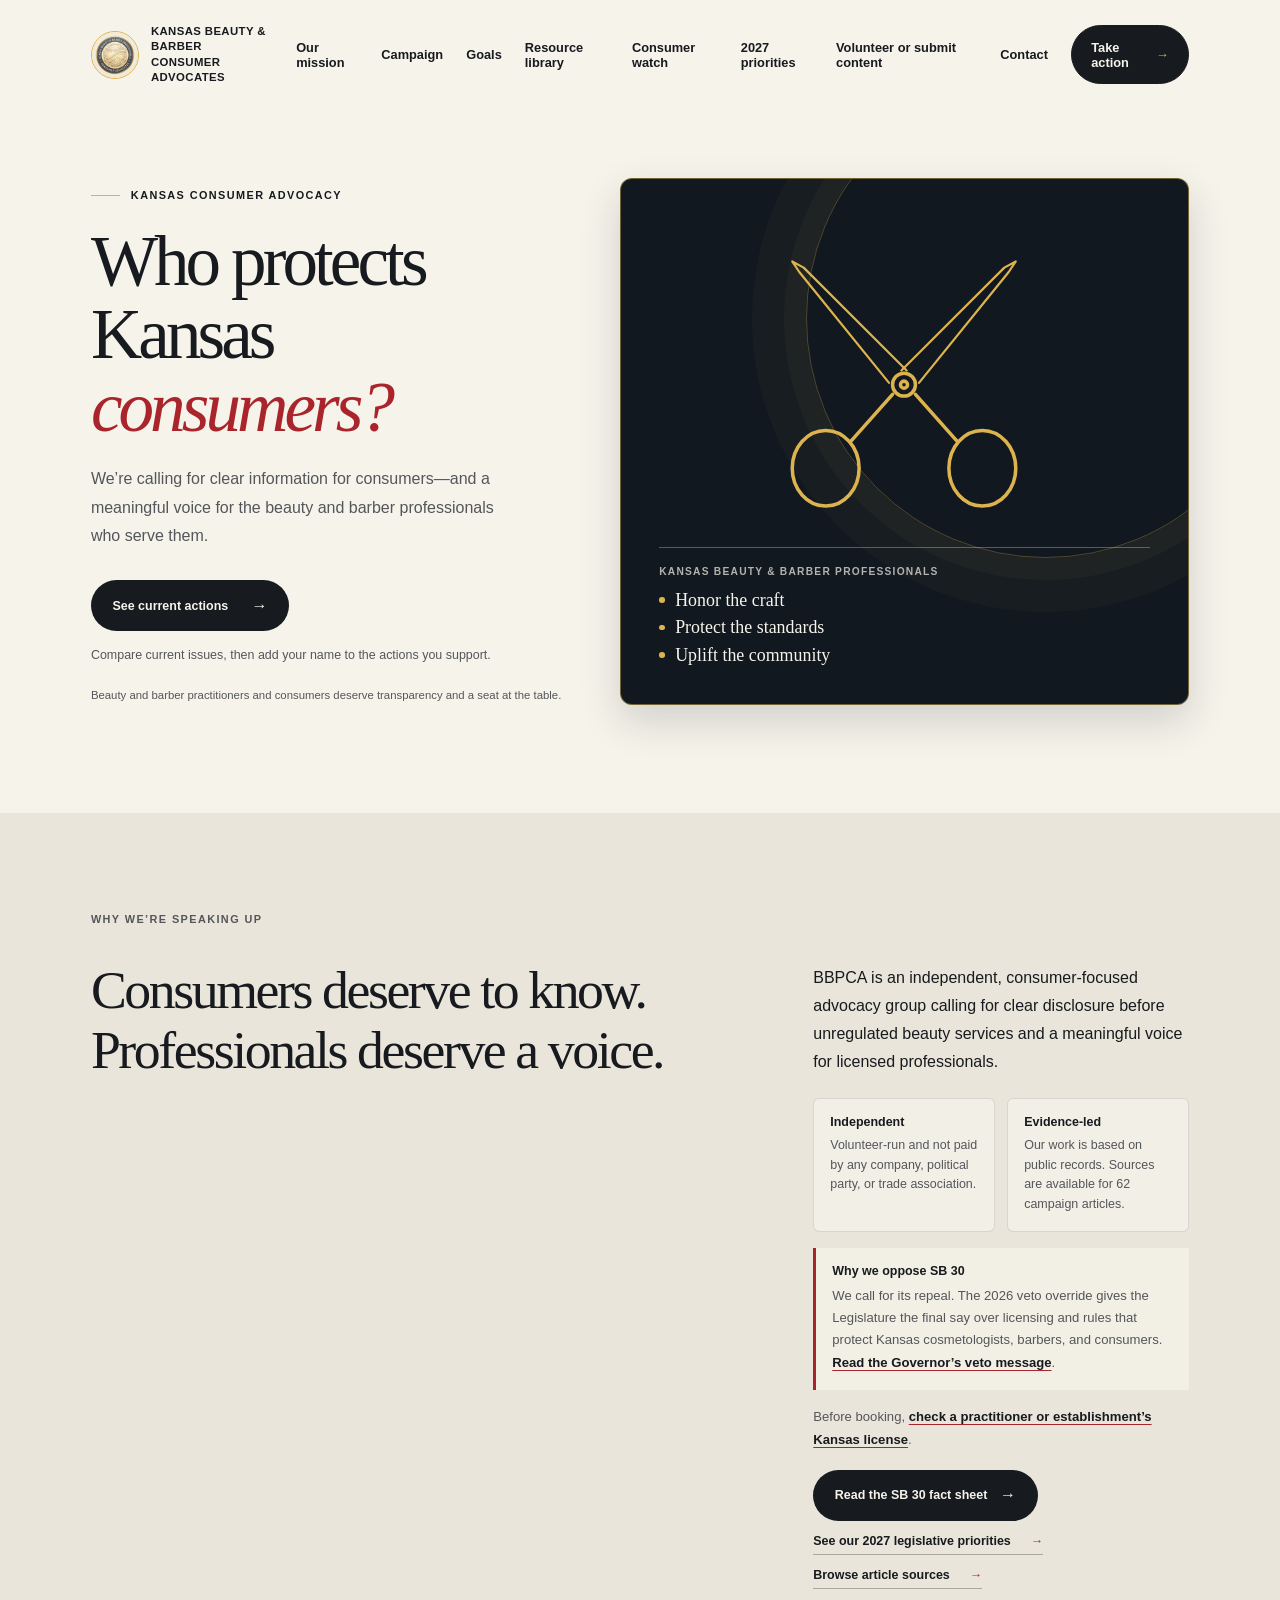
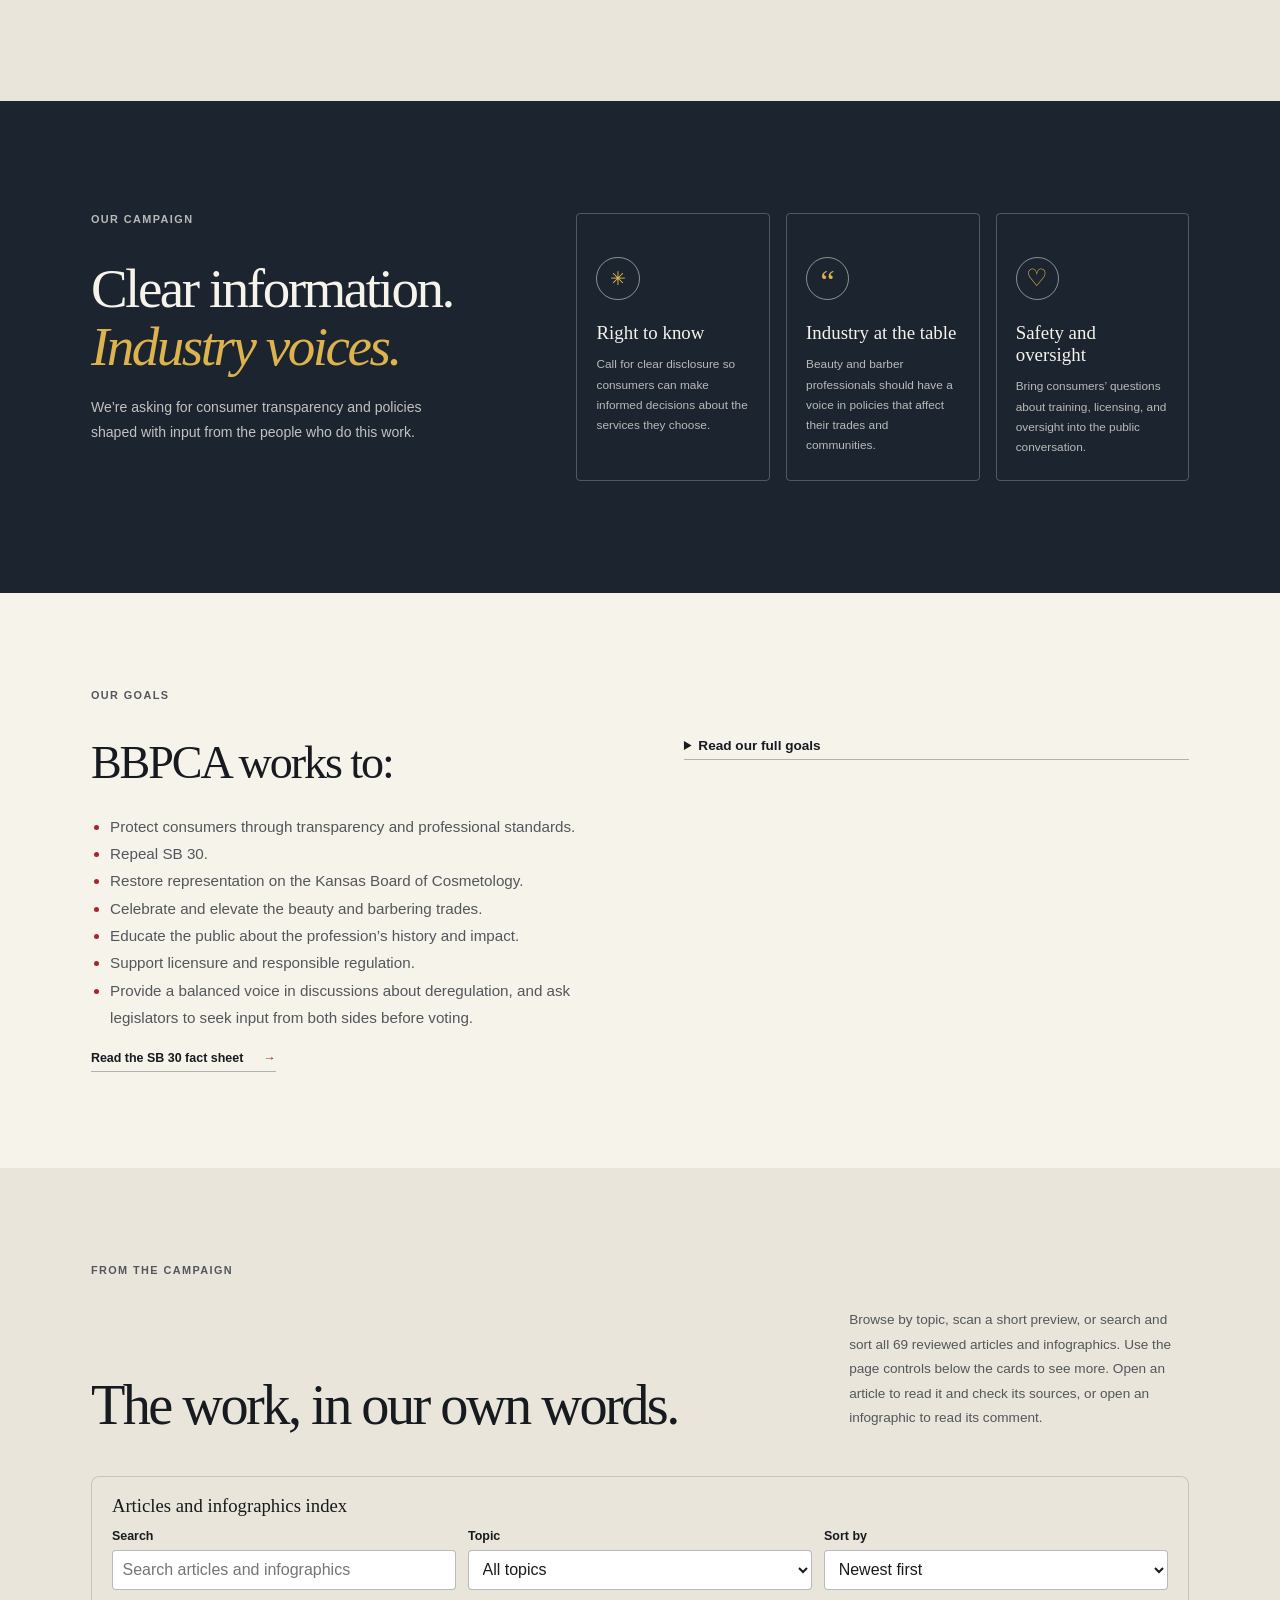
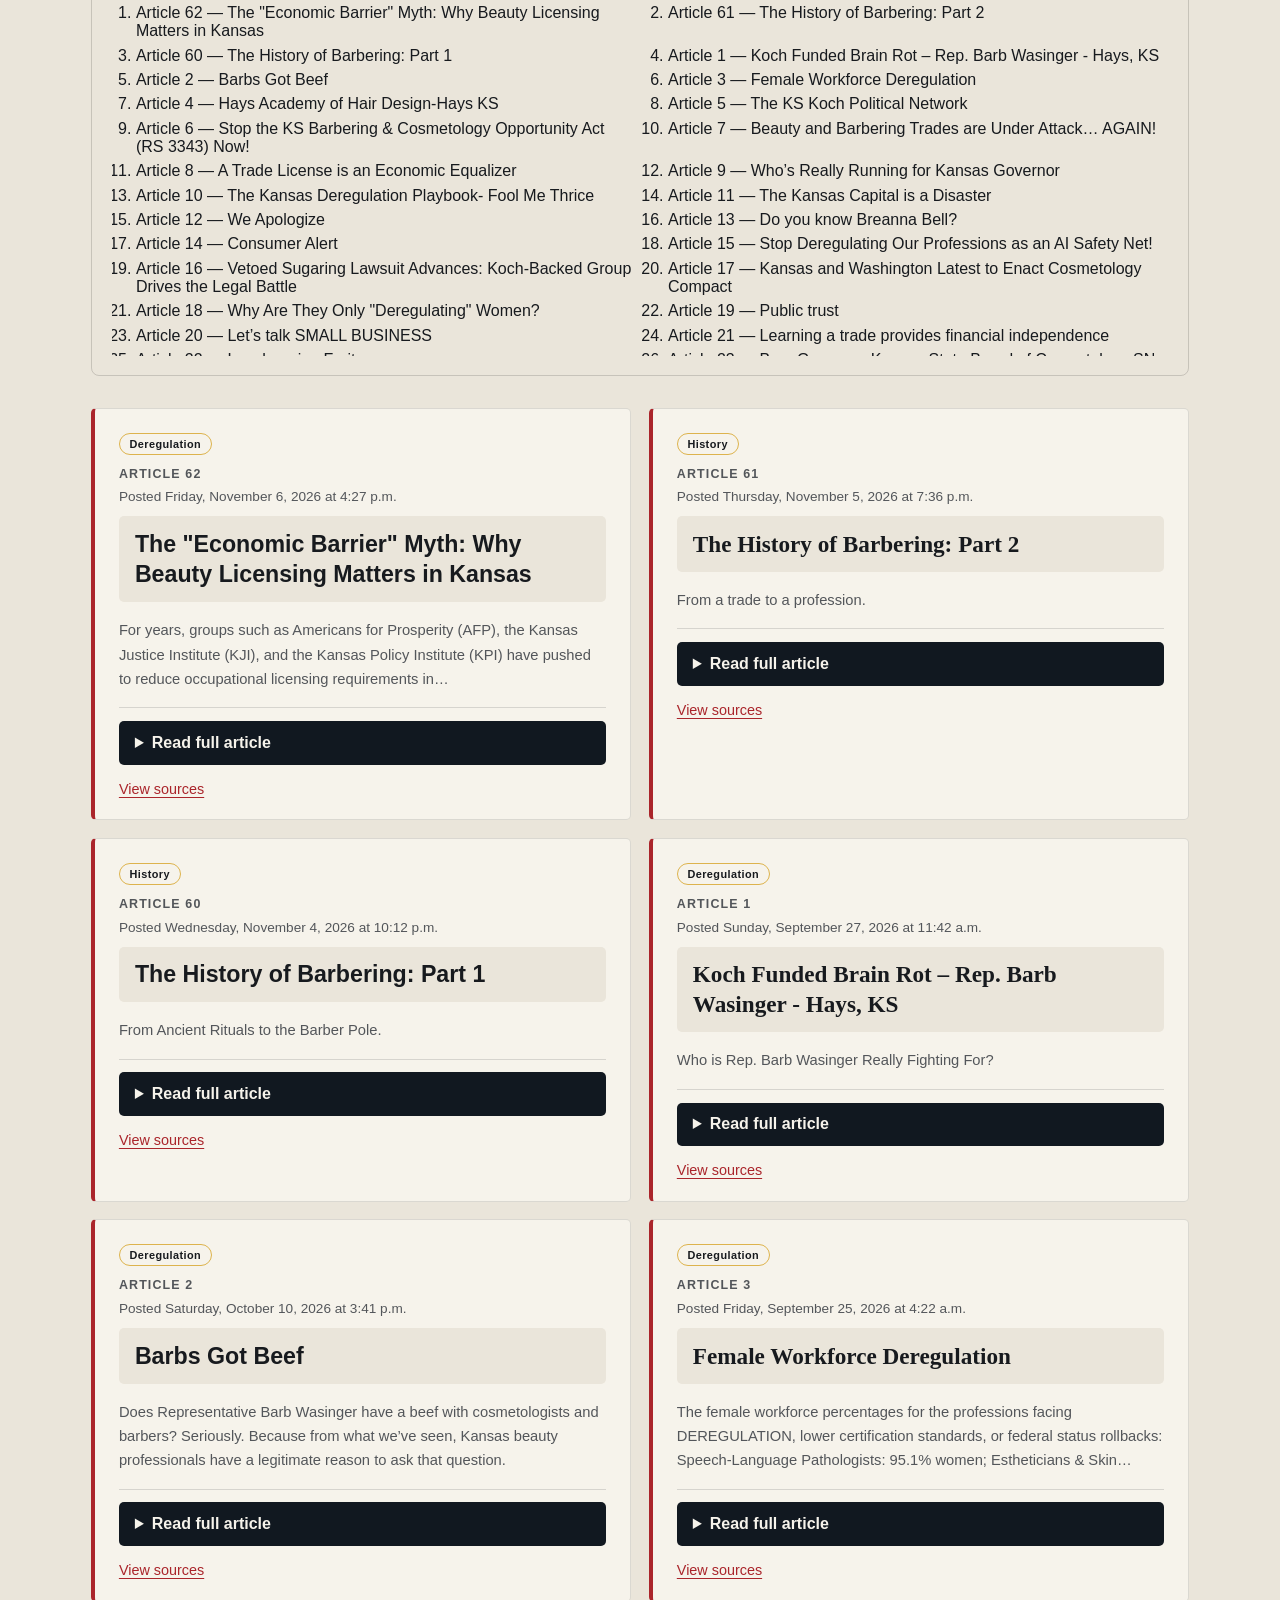
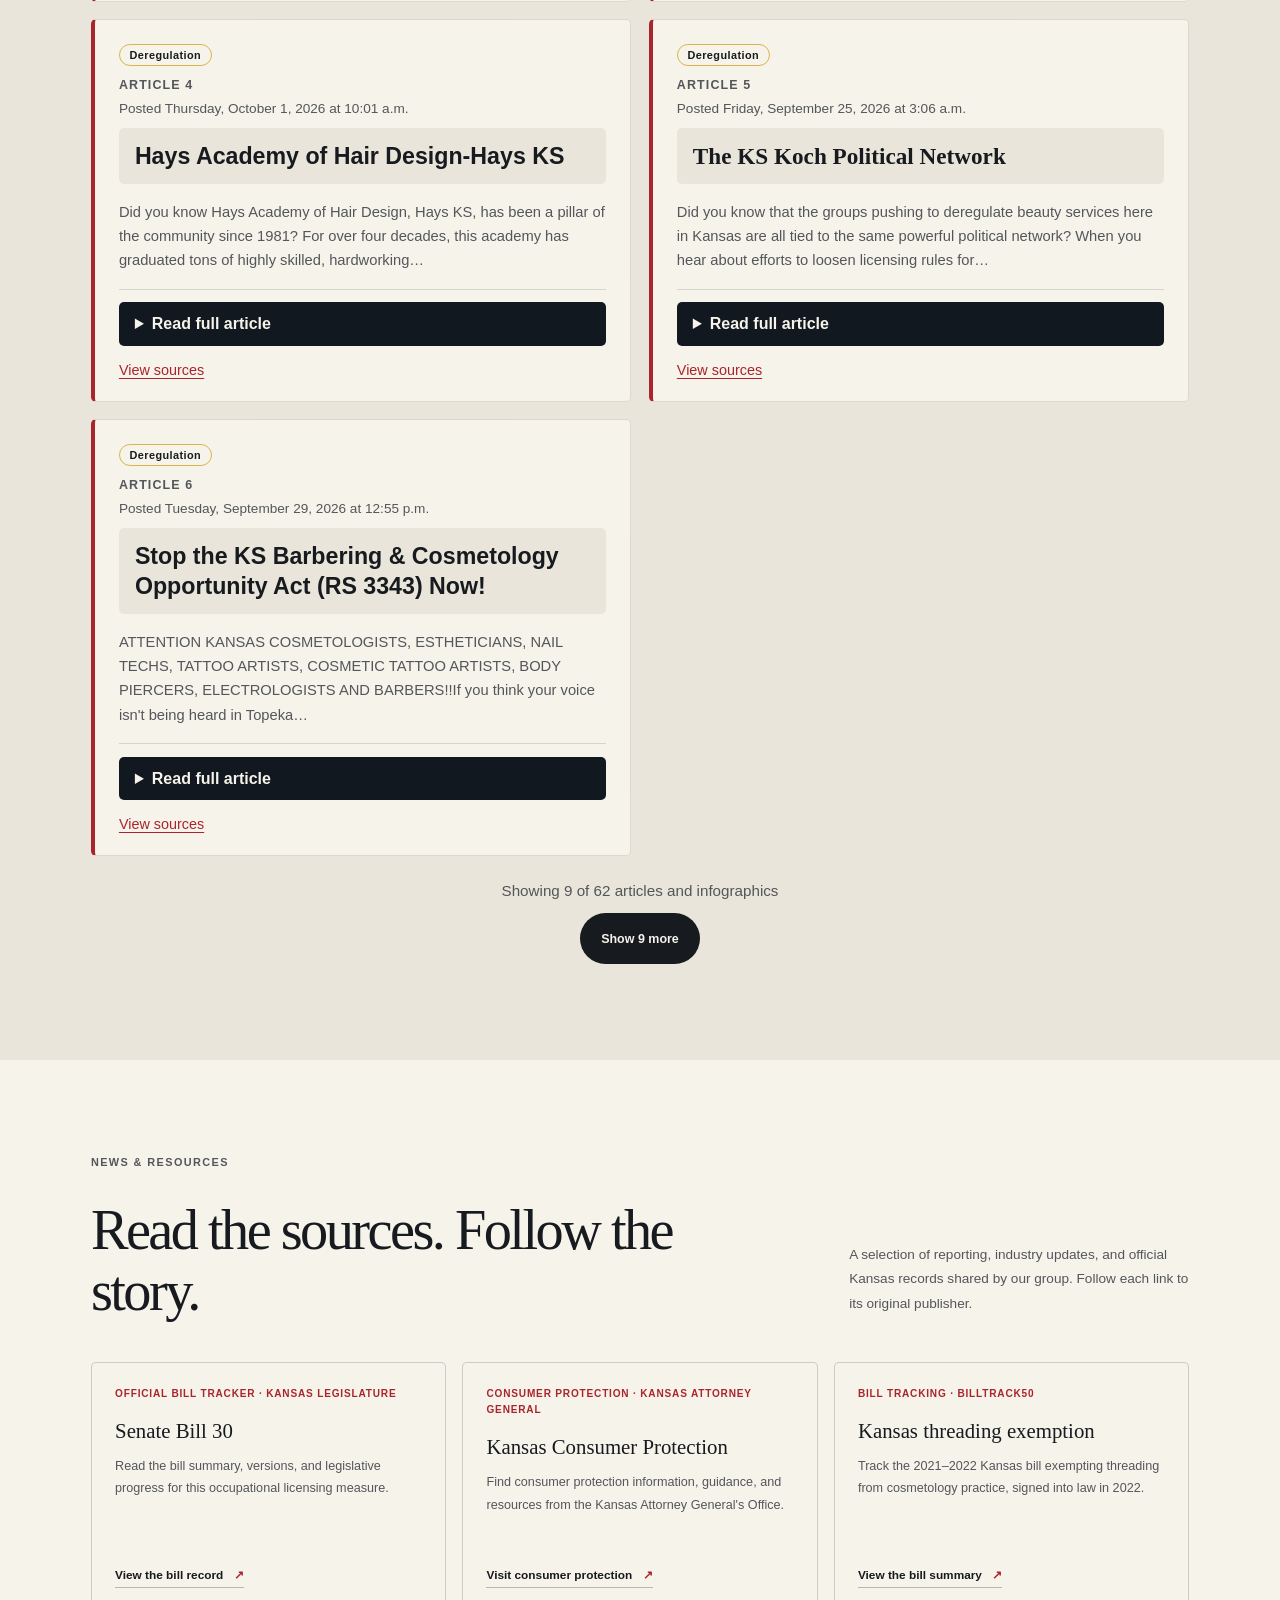
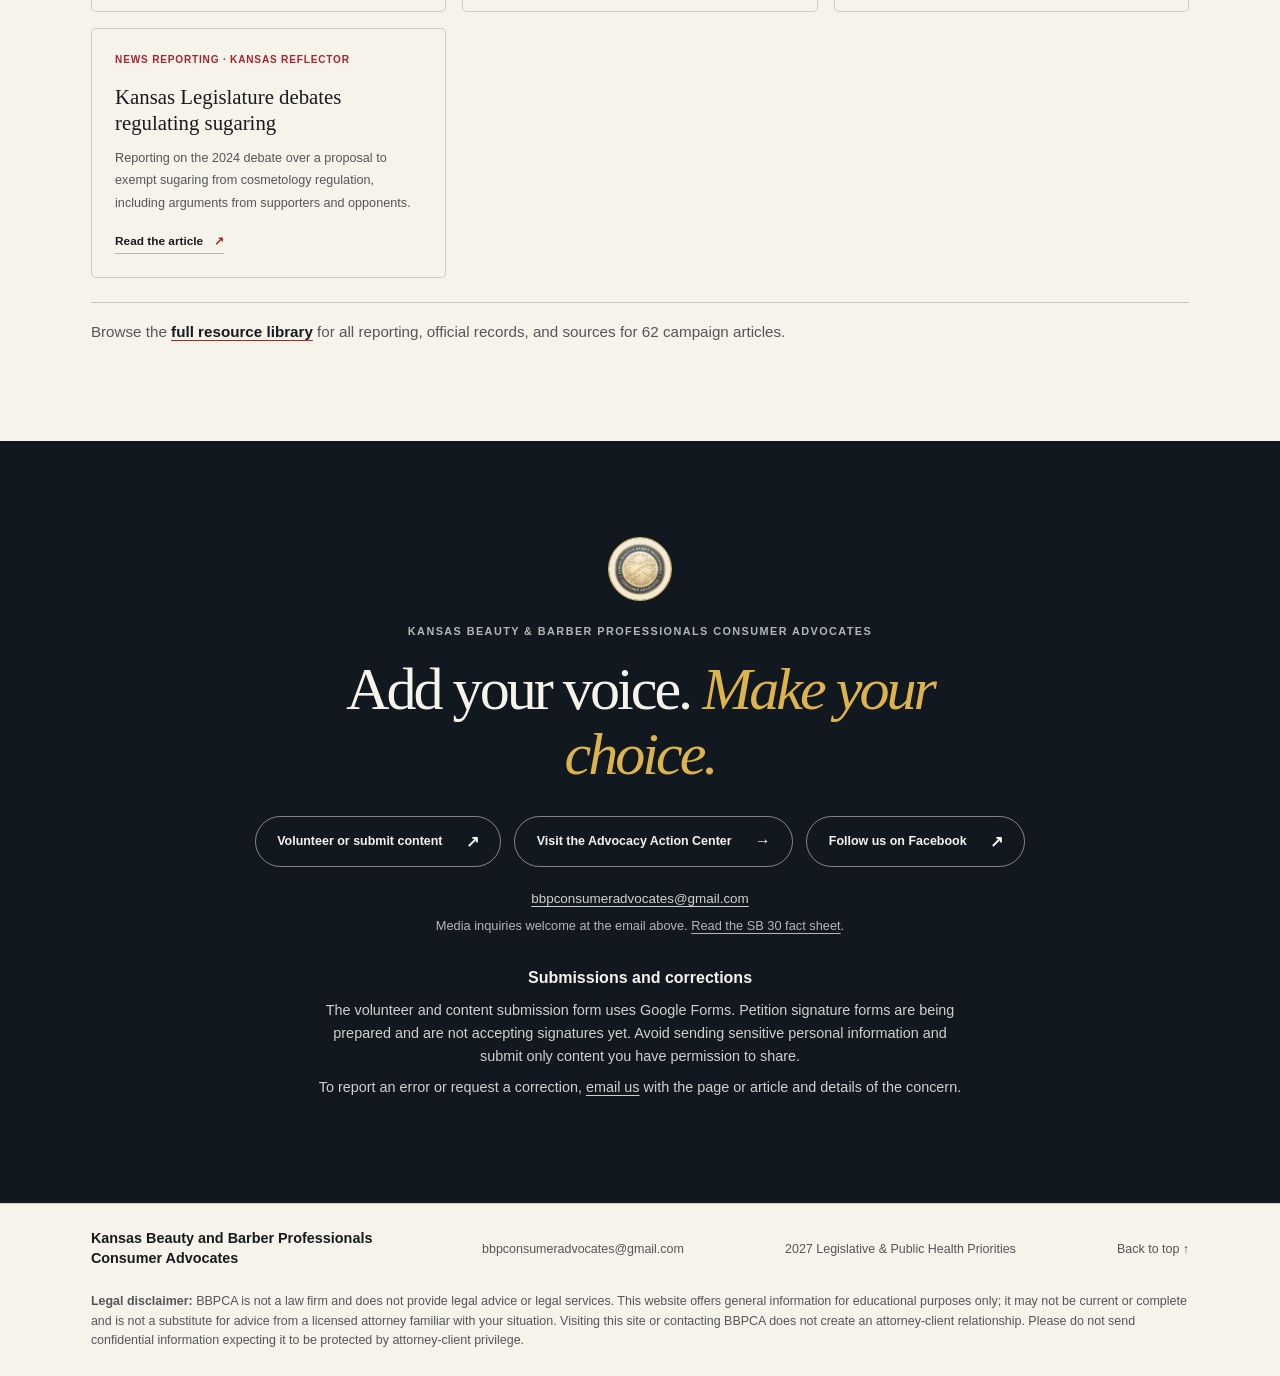
==== commit 7e62e7c9: "Add priorities link to site navigation and footer Co-authored-by: Copilot <223556219+Copilot@users.n" ====
--- a/index.html
+++ b/index.html
@@ -67,6 +67,7 @@
         <a href="#goals">Goals</a>
         <a href="resources.html">Resource library</a>
         <a href="consumer-watch.html">Consumer watch</a>
+        <a href="2027-priorities.html">2027 priorities</a>
         <a href="https://forms.gle/TMVUTo8ksJBRV3kx7" target="_blank" rel="noopener noreferrer">Volunteer or submit content</a>
         <a href="#contact">Contact</a>
         <a class="nav-cta" href="advocacy-action-center.html">Take action <span aria-hidden="true">→</span></a>
@@ -83,6 +84,7 @@
           <a href="#goals">Goals</a>
           <a href="resources.html">Resource library</a>
           <a href="consumer-watch.html">Consumer watch</a>
+          <a href="2027-priorities.html">2027 priorities</a>
           <a href="https://forms.gle/TMVUTo8ksJBRV3kx7" target="_blank" rel="noopener noreferrer">Volunteer or submit content</a>
           <a href="#contact">Contact</a>
           <a class="nav-cta" href="advocacy-action-center.html">Take action <span aria-hidden="true">→</span></a>
@@ -345,6 +347,7 @@
     <footer class="site-footer">
       <a class="footer-brand" href="#home">Kansas Beauty and Barber Professionals Consumer Advocates</a>
       <a href="mailto:bbpconsumeradvocates@gmail.com">bbpconsumeradvocates@gmail.com</a>
+      <a href="2027-priorities.html">2027 Legislative &amp; Public Health Priorities</a>
       <a href="#home" class="back-top">Back to top ↑</a>
       <p class="site-disclaimer"><strong>Legal disclaimer:</strong> BBPCA is not a law firm and does not provide legal advice or legal services. This website offers general information for educational purposes only; it may not be current or complete and is not a substitute for advice from a licensed attorney familiar with your situation. Visiting this site or contacting BBPCA does not create an attorney-client relationship. Please do not send confidential information expecting it to be protected by attorney-client privilege.</p>
     </footer>
